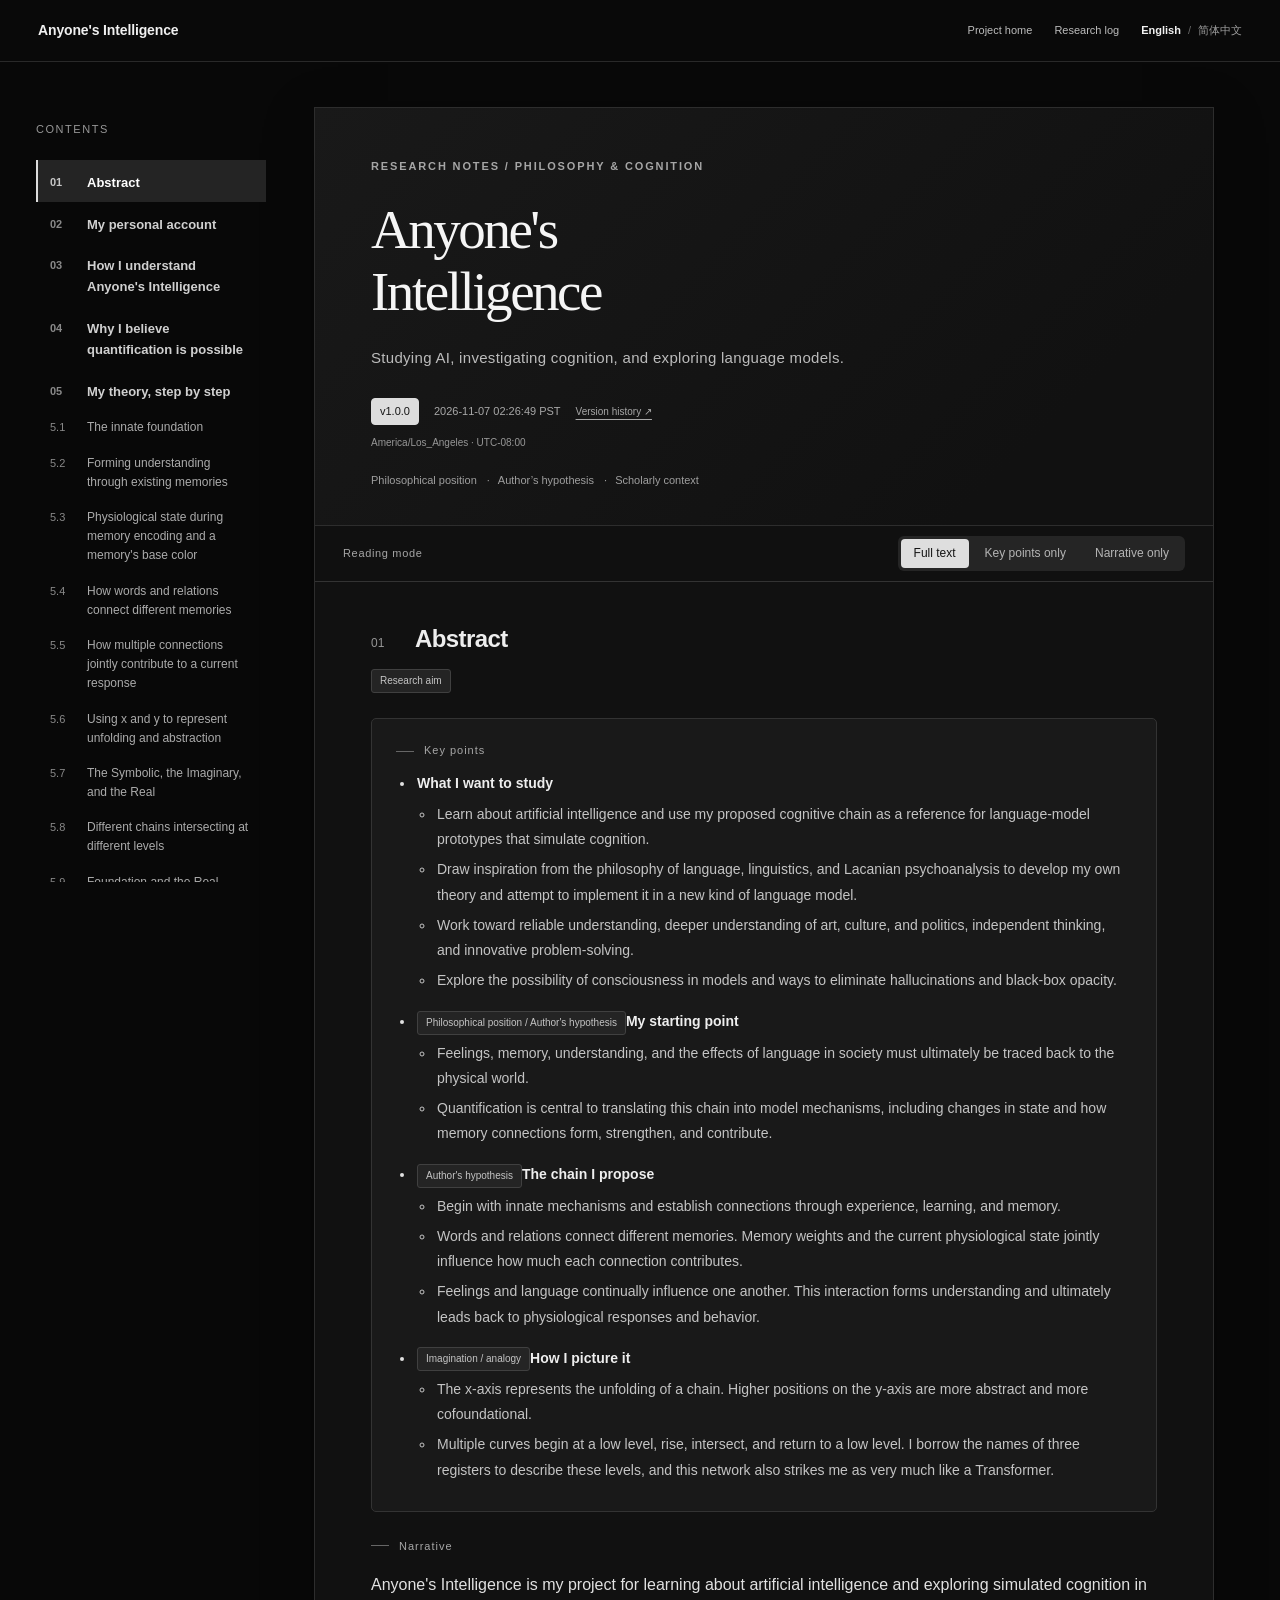
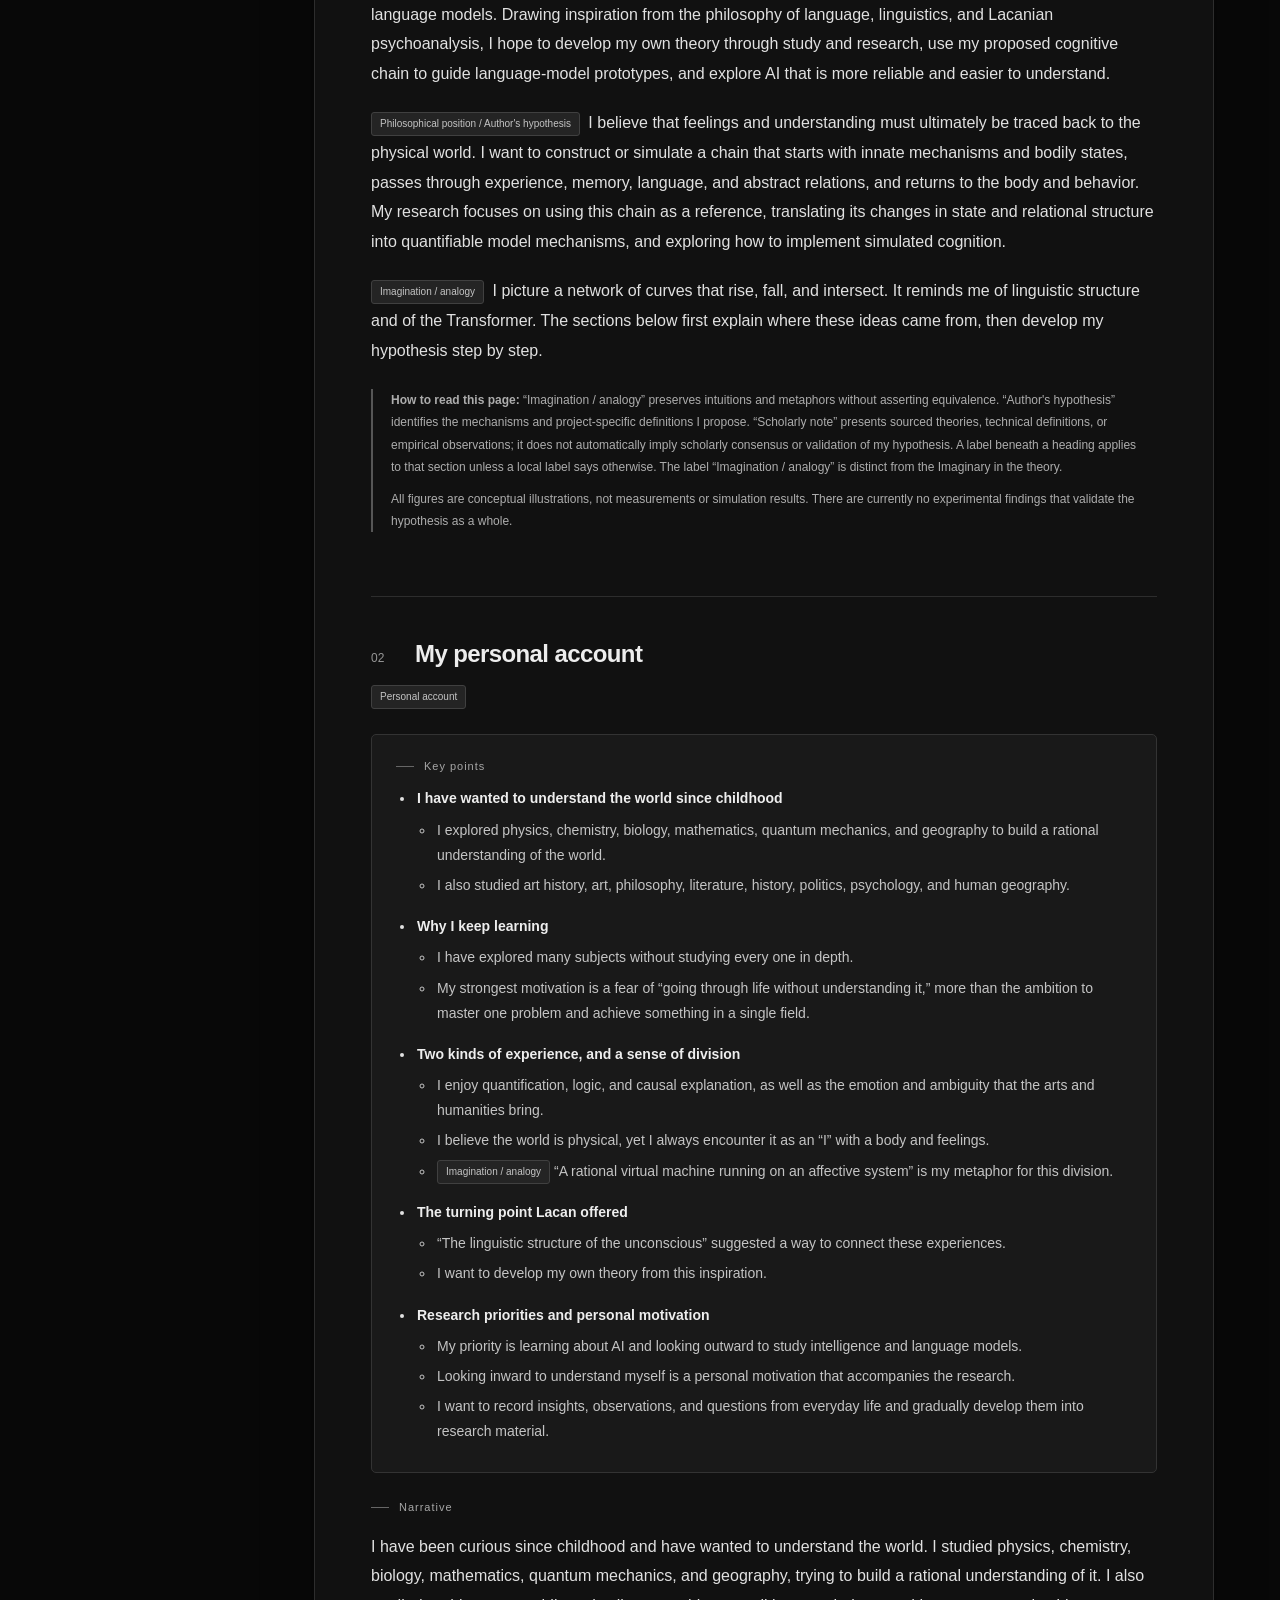
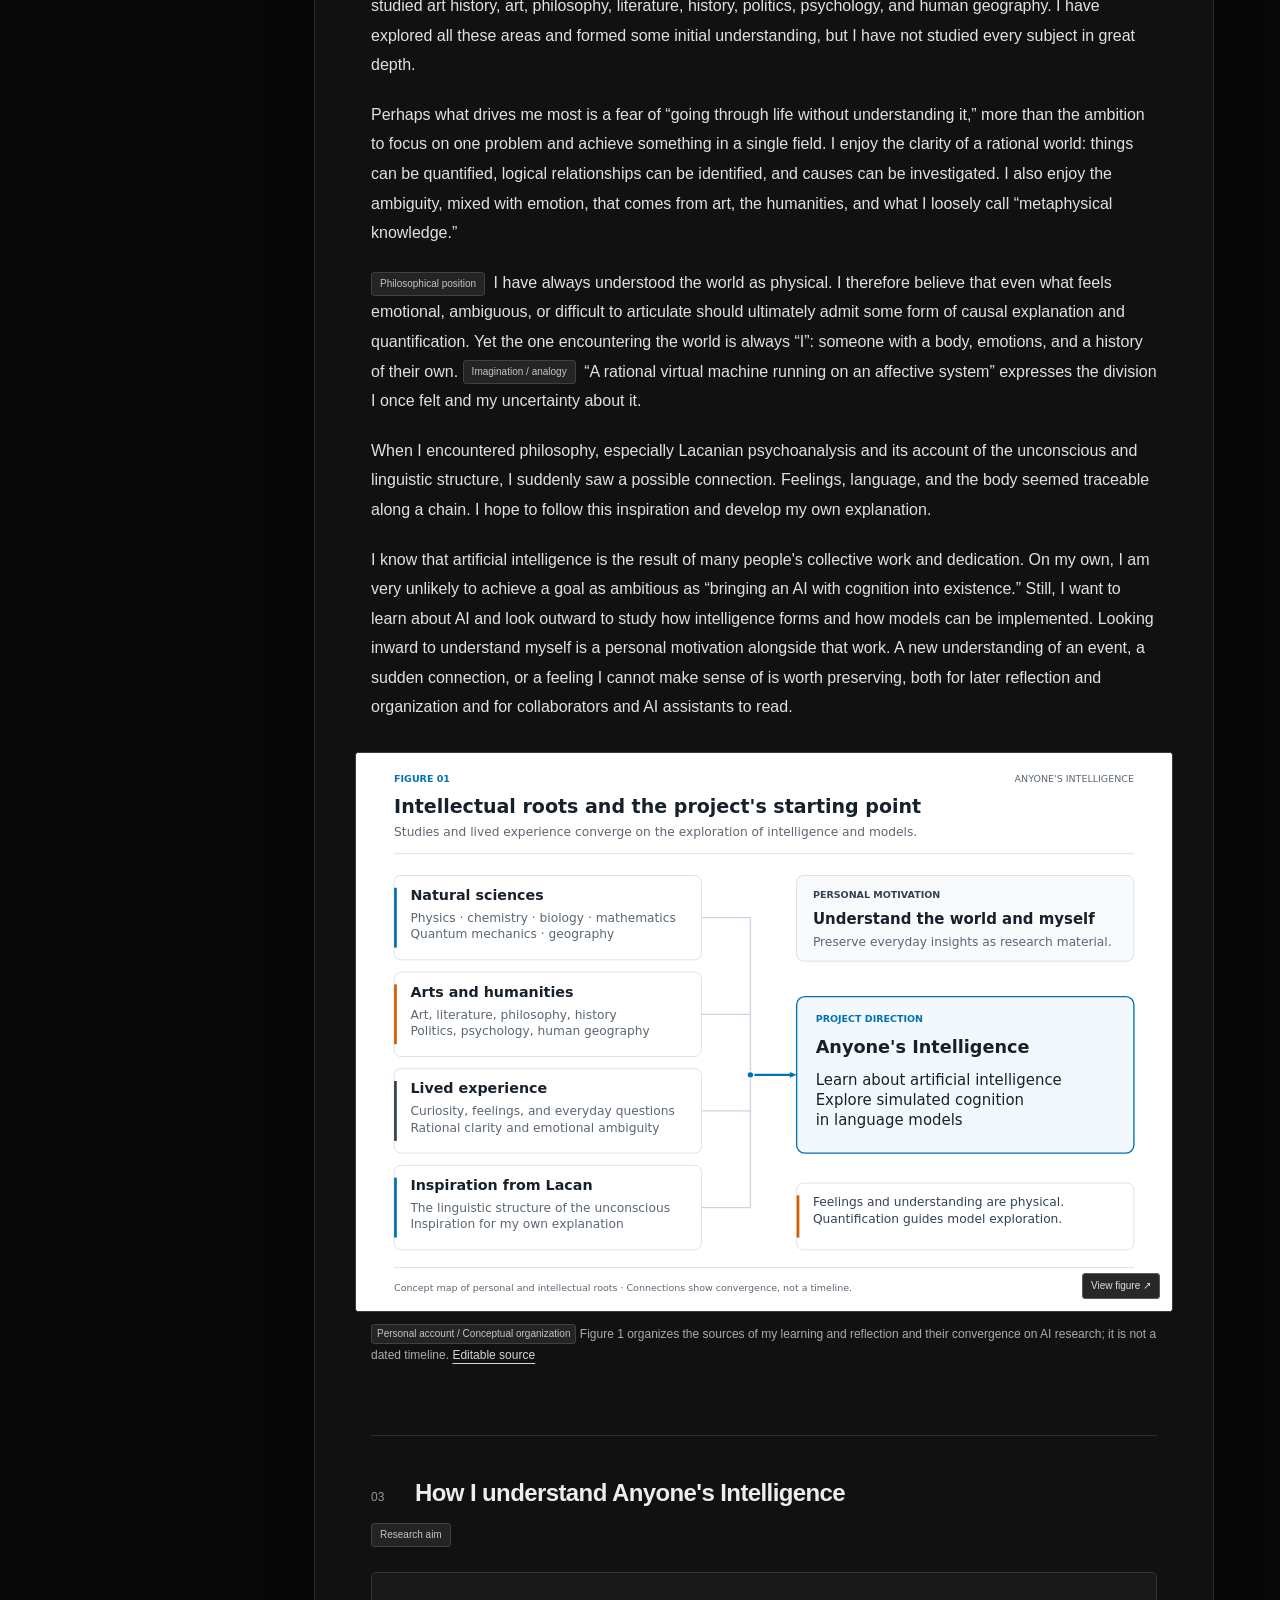
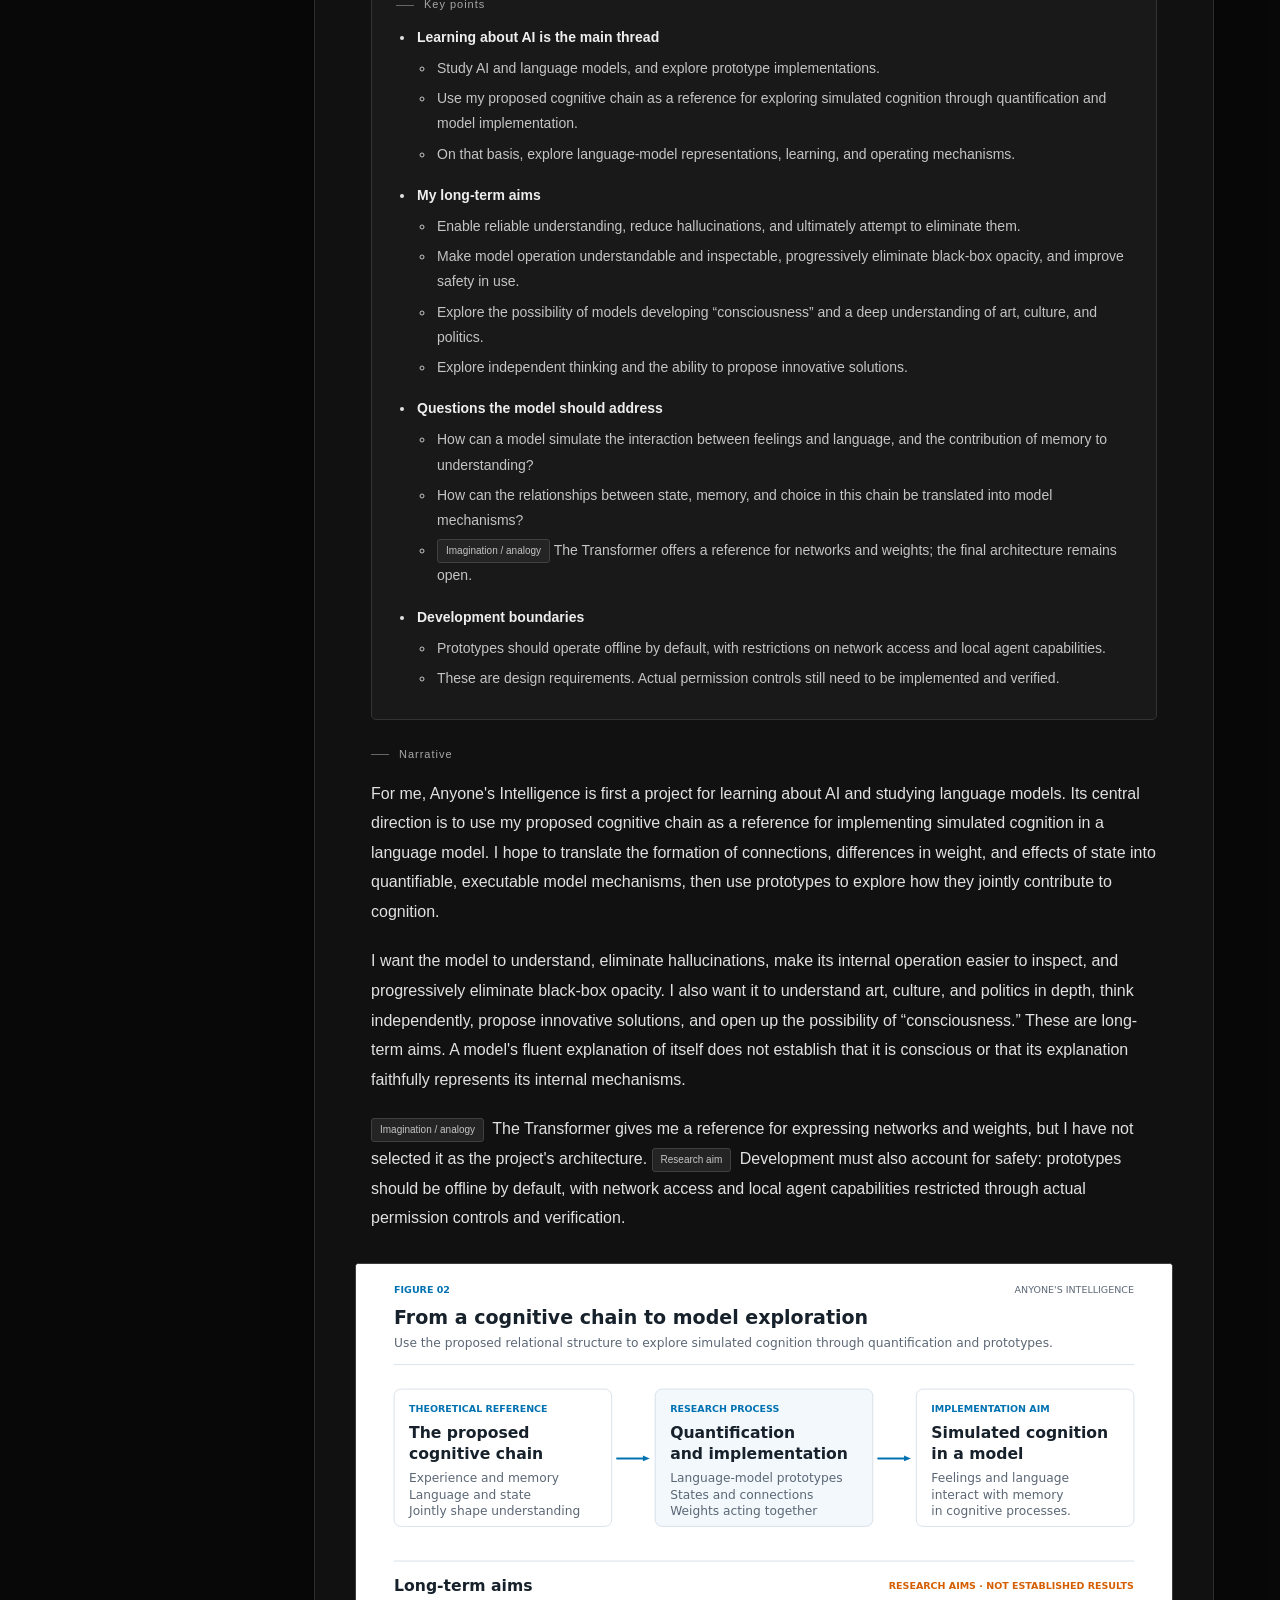
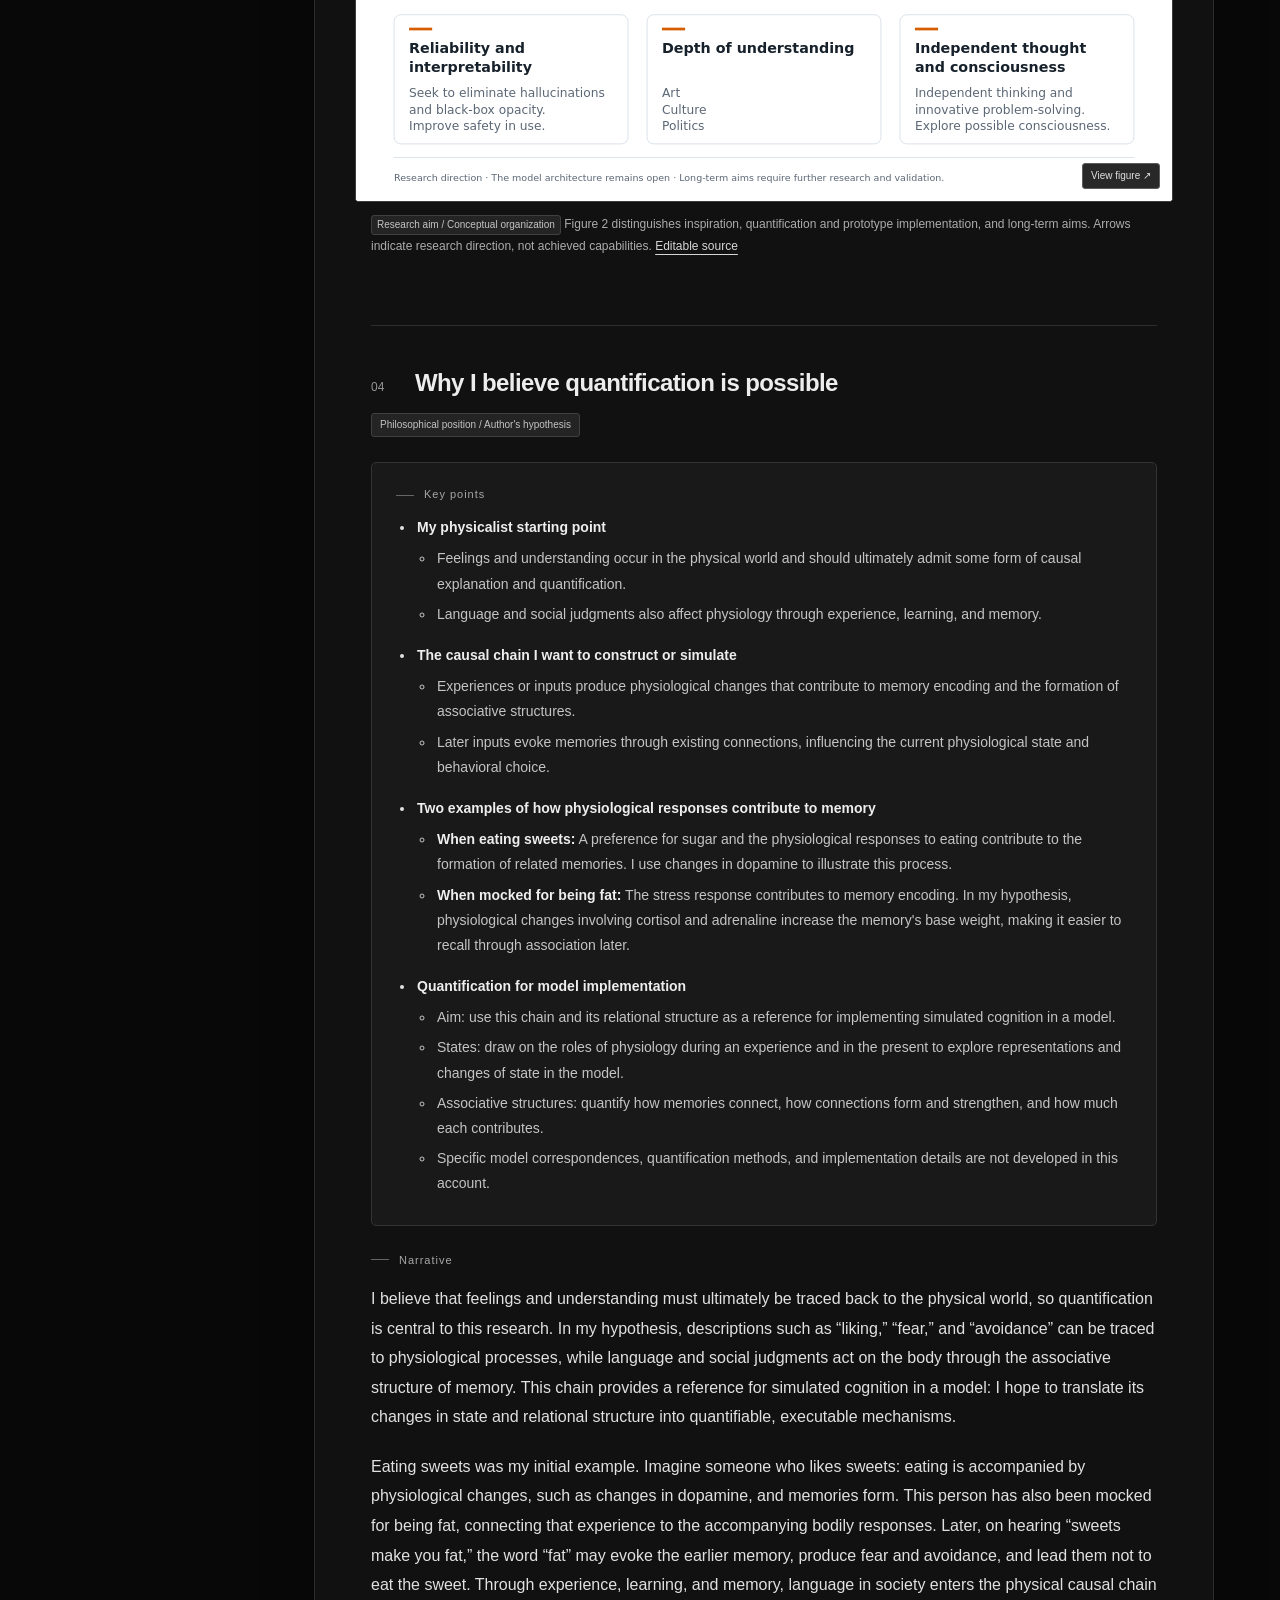
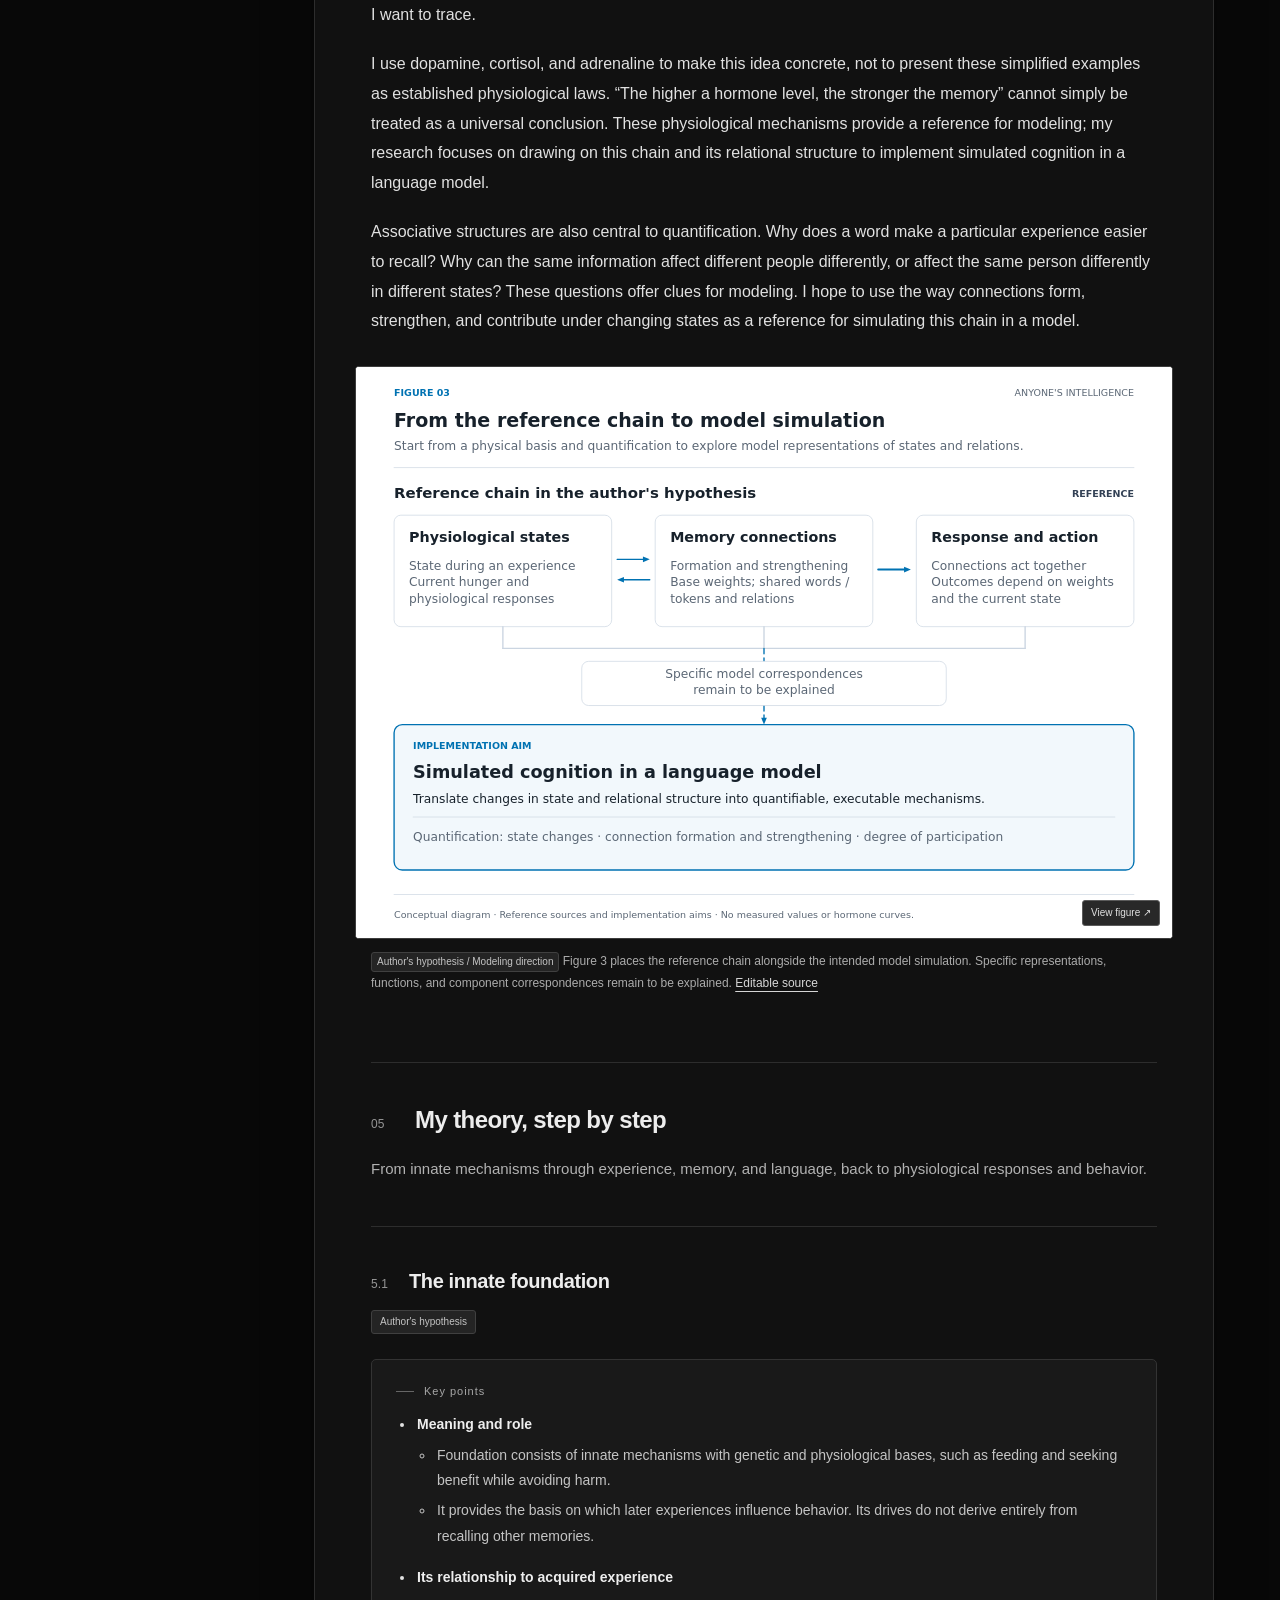
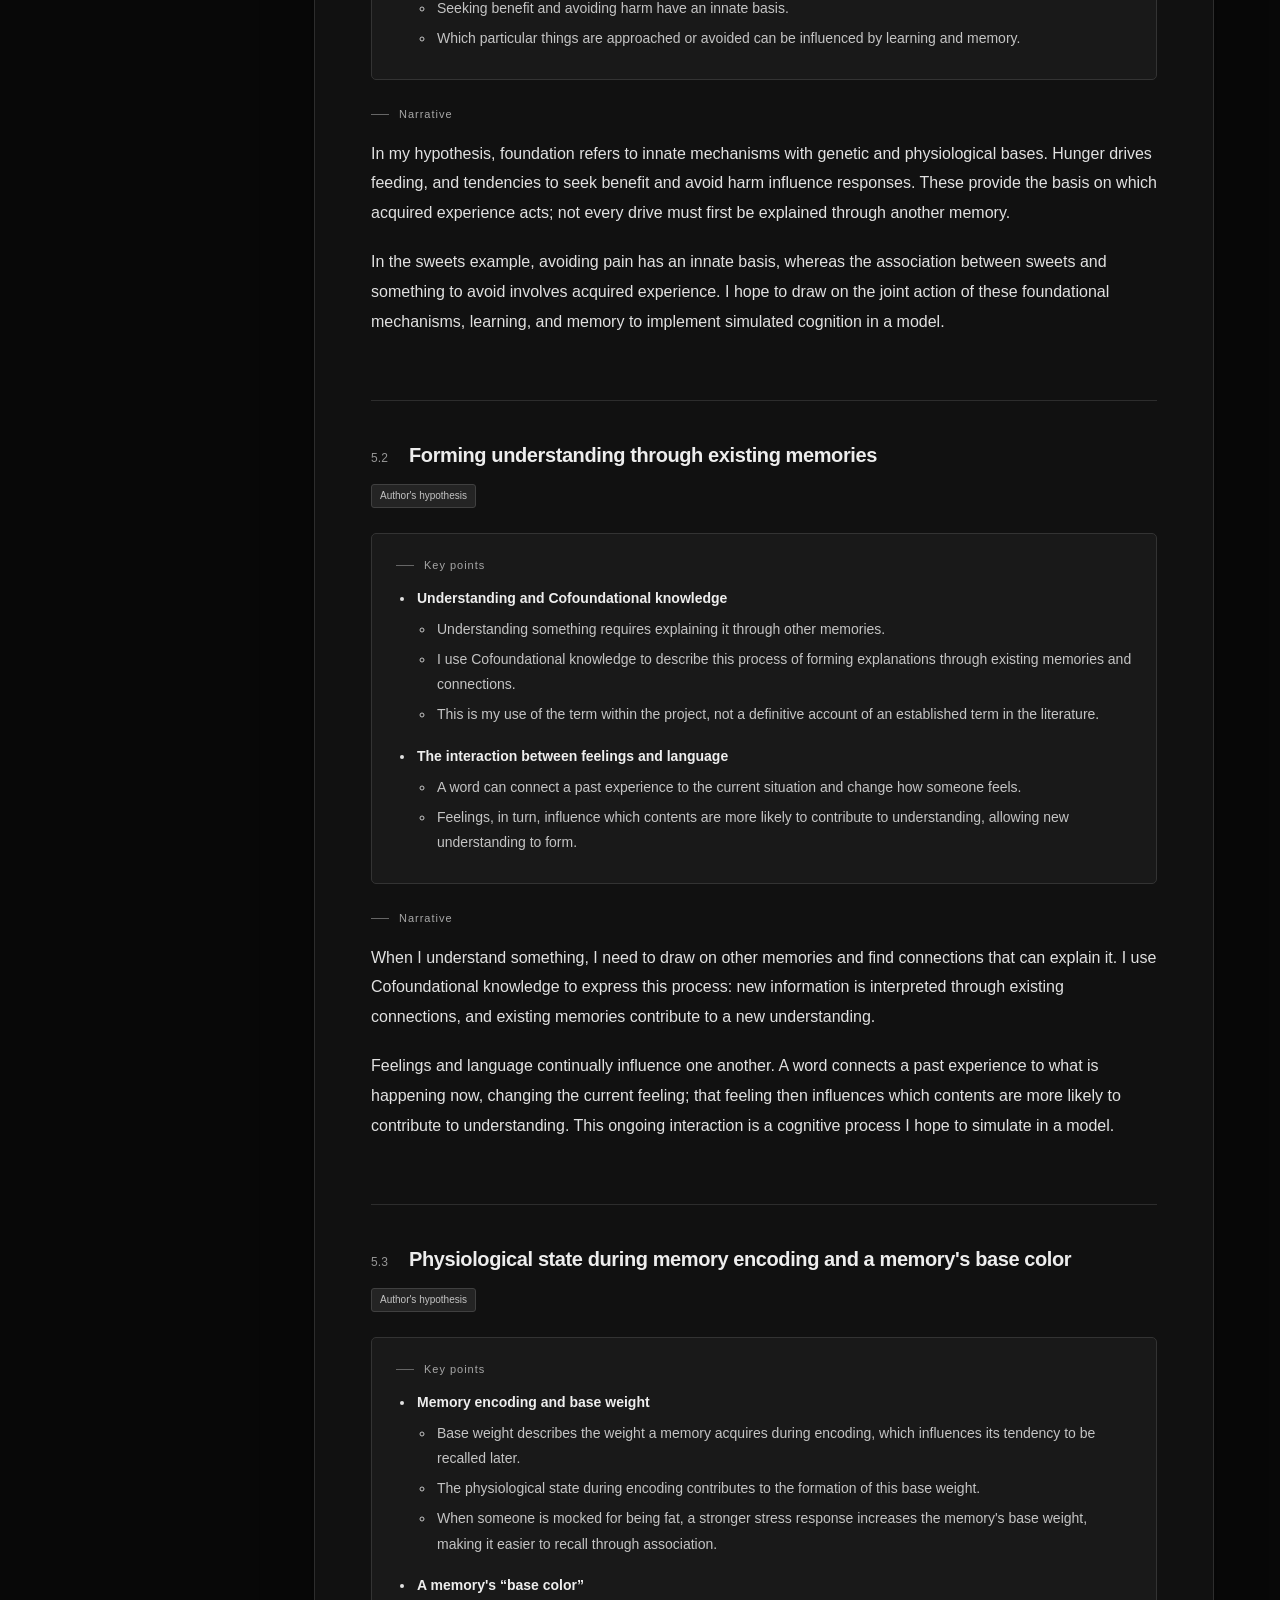
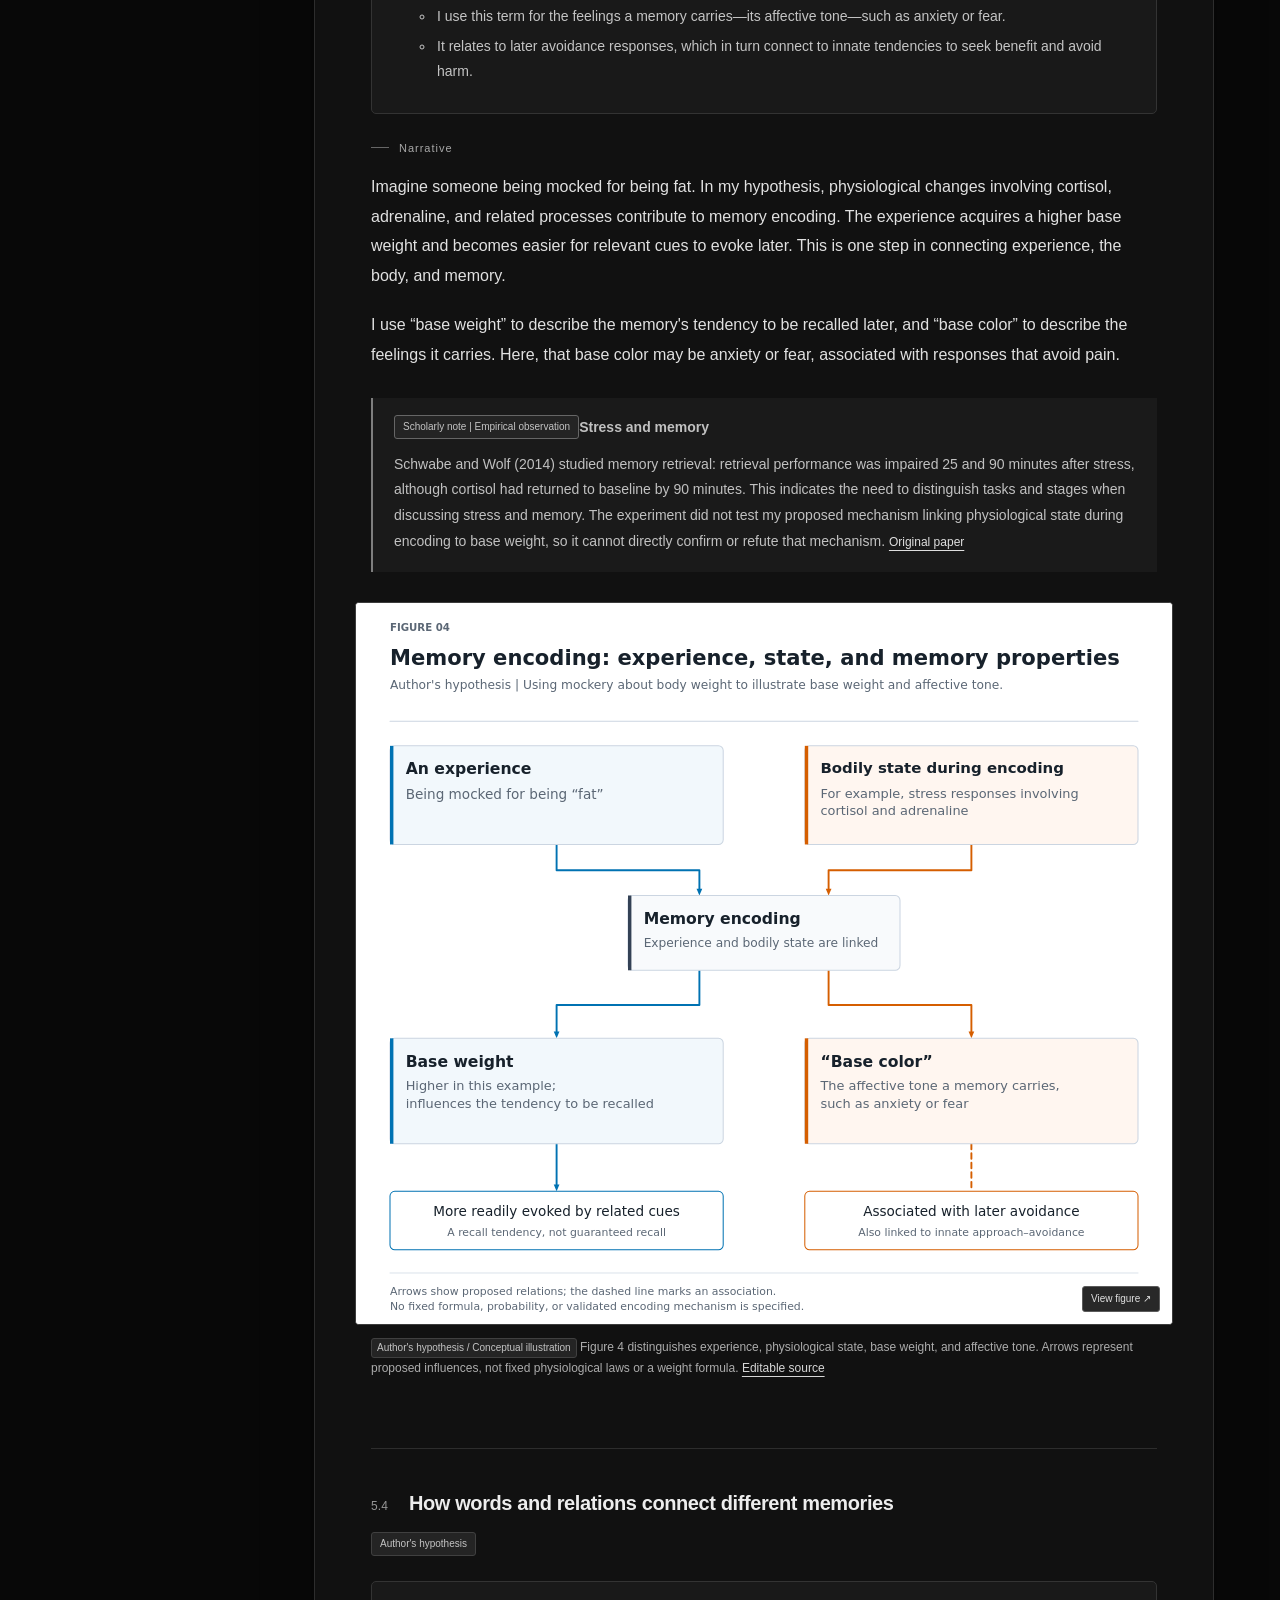
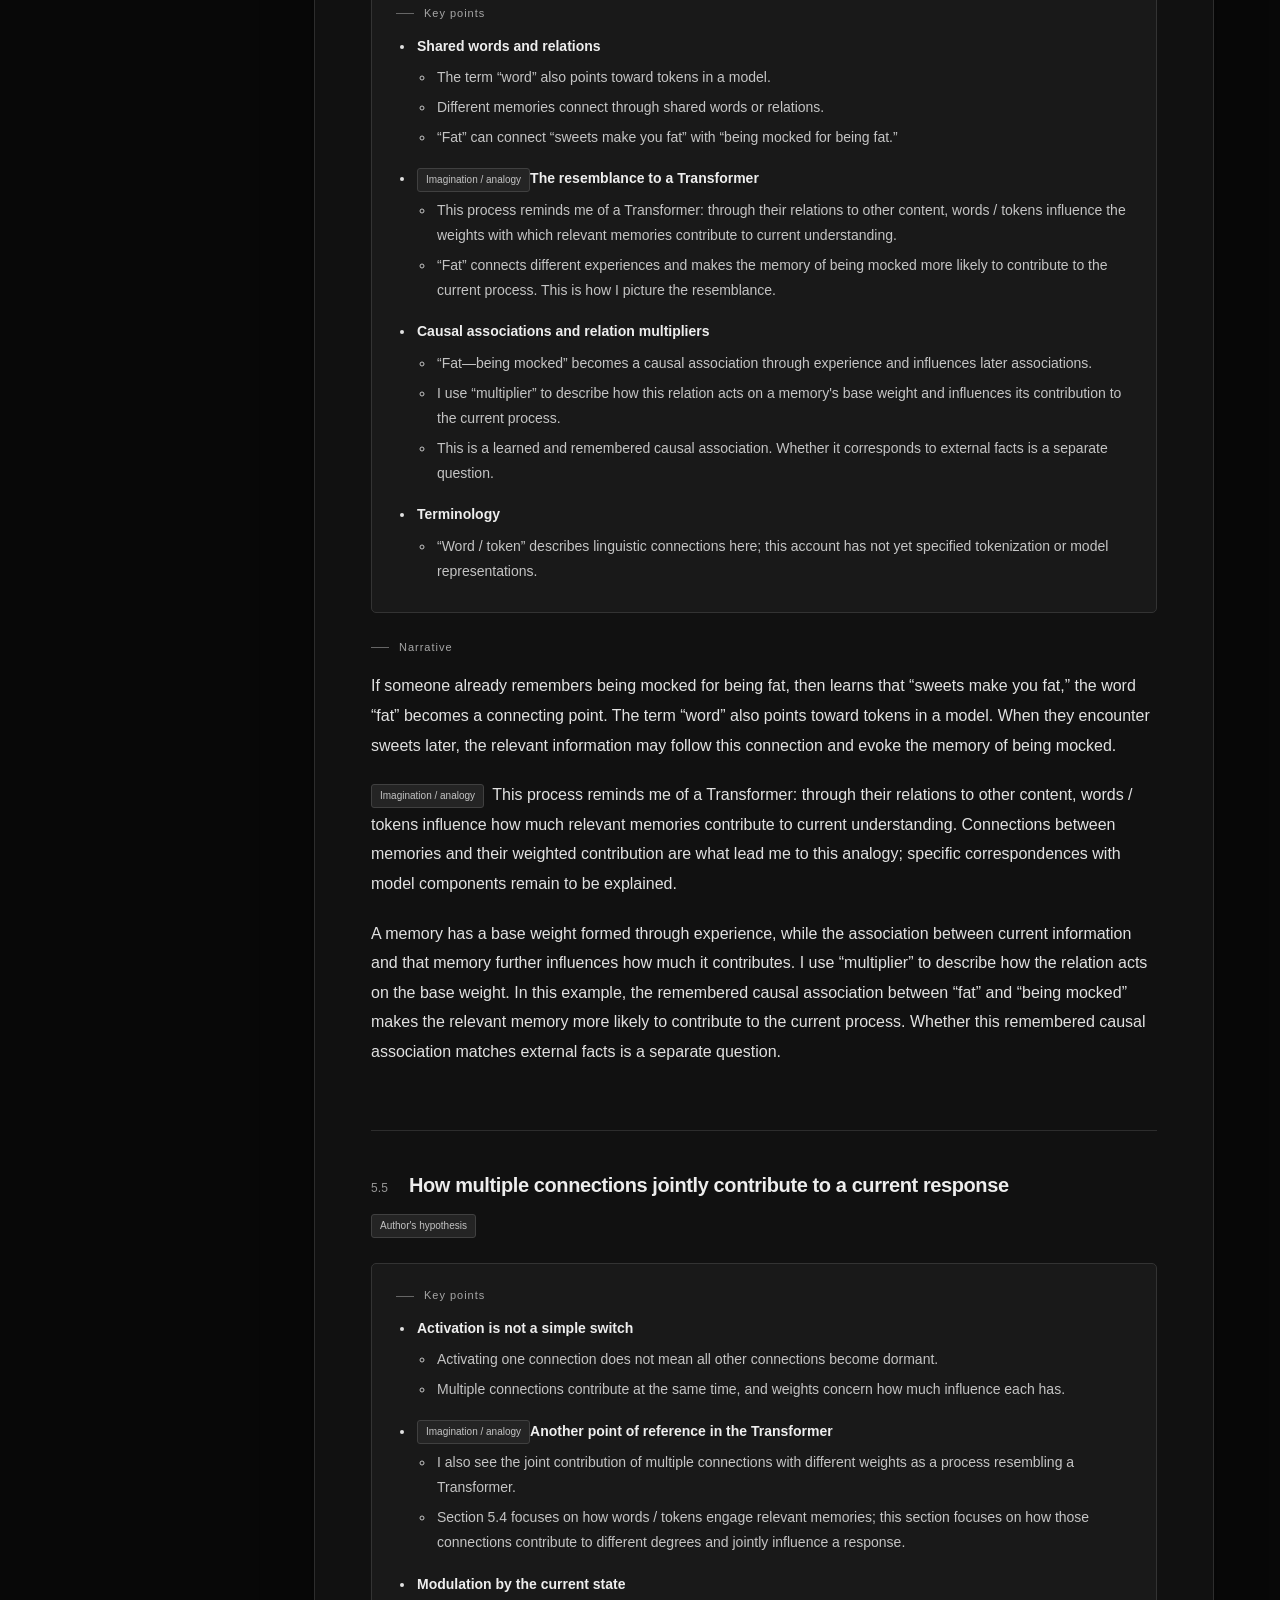
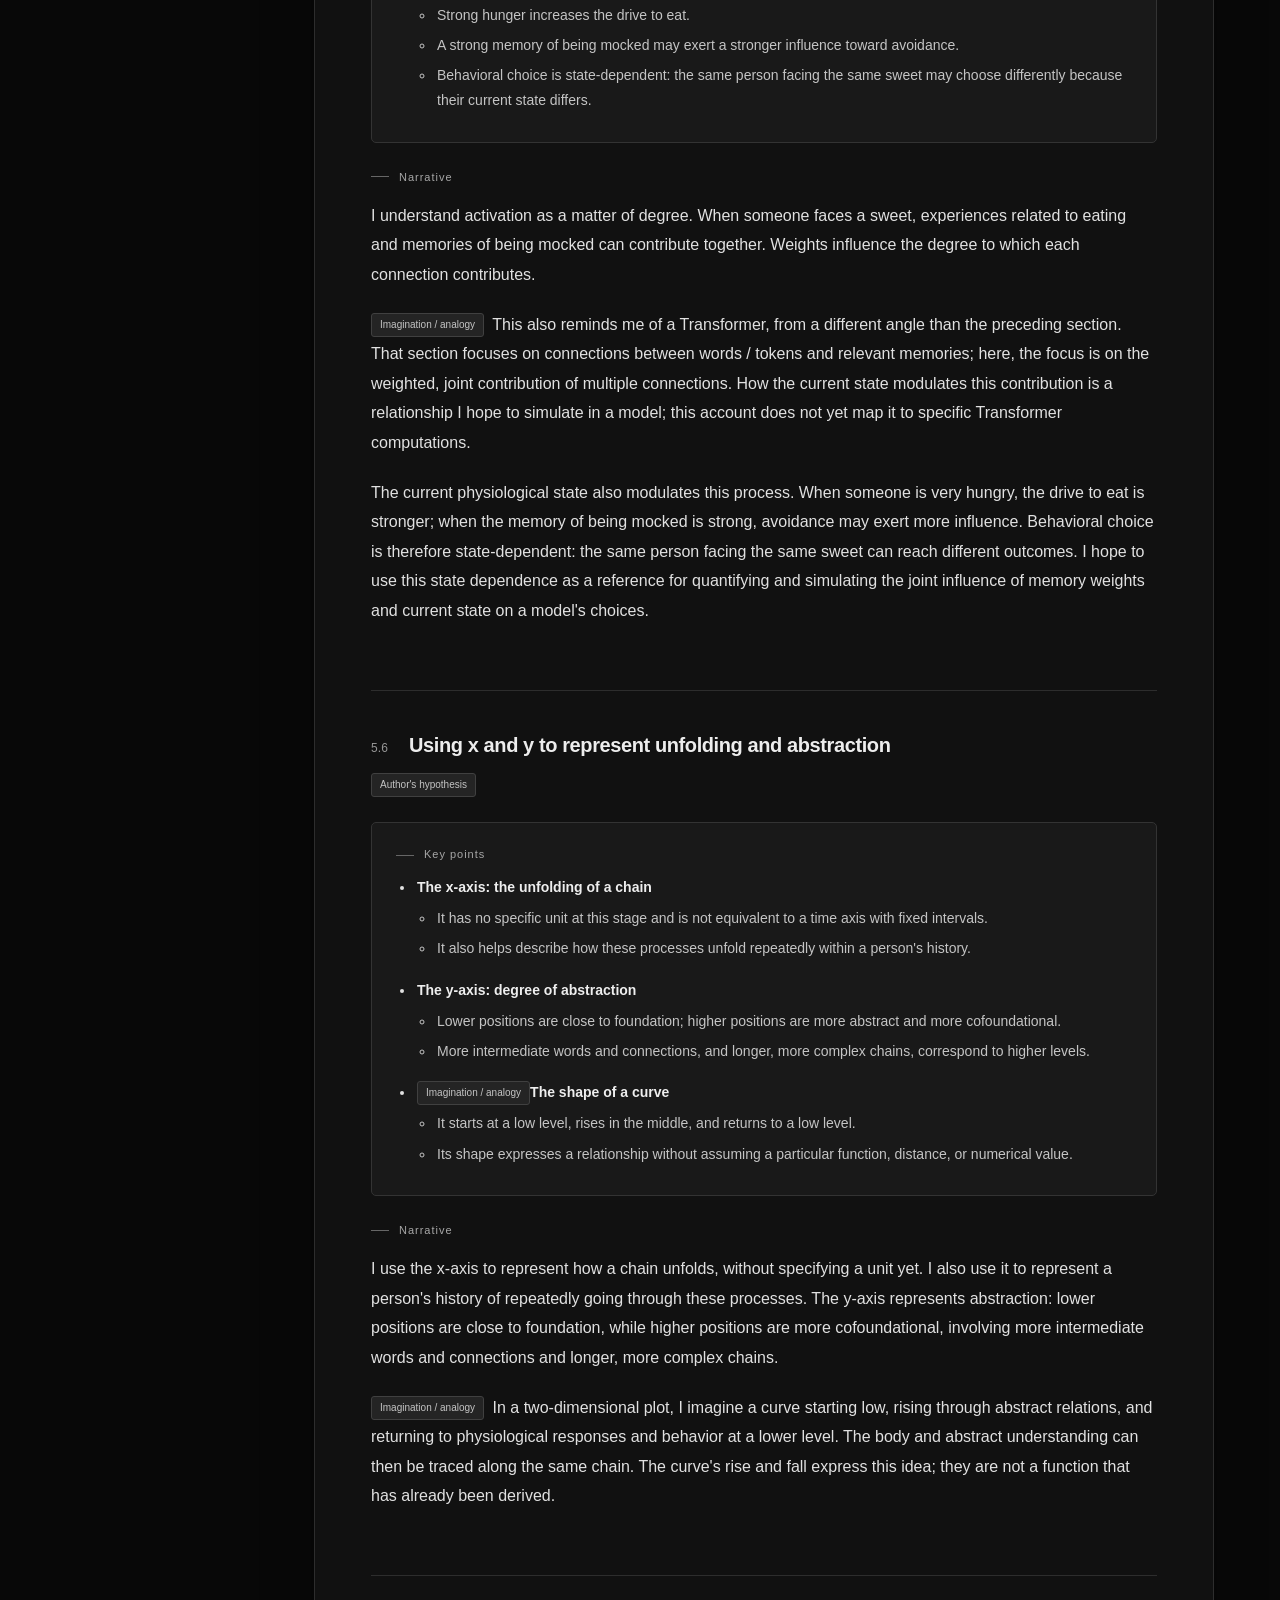
==== research/index.html @ c53b9fef "Publish bilingual research foundations v1.0.0 and preserve project journal" ====
<!doctype html><html lang="en" class="html-en"><head><meta charset="utf-8"><meta name="viewport" content="width=device-width,initial-scale=1"><title>Anyone's Intelligence · Research foundations & cognitive model hypothesis · 1.0.0</title><link rel="stylesheet" href="./research.css?v=1.0.0"><meta name="theme-color" content="#080808"><meta name="description" content="Studying AI, investigating cognition, and exploring language models."><link rel="canonical" href="https://lexzeon.github.io/anyones-intelligence/research/"><link rel="icon" href="../favicon.svg" type="image/svg+xml"></head><body data-mode="all" id="top">
<header class="topbar"><a class="brand" href="#top">Anyone's Intelligence</a><div class="top-actions"><a class="back-home" href="../">Project home</a><a class="journal-link" href="../#research-log">Research log</a><nav class="language-switch" aria-label="Language"><a class="language-link" href="index.html" aria-current="page">English</a><span class="divider">/</span><a class="language-link" href="zh.html">简体中文</a></nav><button class="menu-button" type="button">Contents ☰</button></div></header><div class="progress"></div>
<div class="layout"><aside class="sidebar"><p class="sidebar-label">CONTENTS</p><nav class="toc" aria-label="Chapter navigation"><a href="#section-1" class="main"><span>01</span><span>Abstract</span></a><a href="#section-2" class="main"><span>02</span><span>My personal account</span></a><a href="#section-3" class="main"><span>03</span><span>How I understand Anyone&#x27;s Intelligence</span></a><a href="#section-4" class="main"><span>04</span><span>Why I believe quantification is possible</span></a><a href="#section-5" class="main"><span>05</span><span>My theory, step by step</span></a><a href="#section-6" class="sub"><span>5.1</span><span>The innate foundation</span></a><a href="#section-7" class="sub"><span>5.2</span><span>Forming understanding through existing memories</span></a><a href="#section-8" class="sub"><span>5.3</span><span>Physiological state during memory encoding and a memory&#x27;s base color</span></a><a href="#section-9" class="sub"><span>5.4</span><span>How words and relations connect different memories</span></a><a href="#section-10" class="sub"><span>5.5</span><span>How multiple connections jointly contribute to a current response</span></a><a href="#section-11" class="sub"><span>5.6</span><span>Using x and y to represent unfolding and abstraction</span></a><a href="#section-12" class="sub"><span>5.7</span><span>The Symbolic, the Imaginary, and the Real</span></a><a href="#section-13" class="sub"><span>5.8</span><span>Different chains intersecting at different levels</span></a><a href="#section-14" class="sub"><span>5.9</span><span>Foundation and the Real shaped by experience</span></a><a href="#section-15" class="sub"><span>5.10</span><span>My analogies and imagined structures</span></a><a href="#section-16" class="sub"><span>5.11</span><span>Putting the sweets example together</span></a><a href="#section-17" class="sub"><span>5.12</span><span>Questions raised in discussion that need further explanation</span></a></nav><div class="sidebar-foot">A study of artificial intelligence,<br>language, and cognition.</div></aside>
<main class="document"><header class="hero"><p class="eyebrow">RESEARCH NOTES / PHILOSOPHY & COGNITION</p><h1>Anyone's<br>Intelligence</h1><p class="subtitle">Studying AI, investigating cognition, and exploring language models.</p><div class="edition-line"><span class="version-chip">v1.0.0</span><time datetime="2026-11-07T02:26:49-08:00">2026-11-07 02:26:49 PST</time><a href="changelog.html">Version history ↗</a></div><p class="timezone">America/Los_Angeles · UTC-08:00</p><div class="hero-foot"><span>Philosophical position</span><span>Author’s hypothesis</span><span>Scholarly context</span></div></header>
<div class="reading-toolbar"><span class="toolbar-label">Reading mode</span><div class="mode-switch" role="group" aria-label="Reading mode"><button data-set-mode="all" aria-pressed="true">Full text</button><button data-set-mode="points" aria-pressed="false">Key points only</button><button data-set-mode="prose" aria-pressed="false">Narrative only</button></div></div><article class="reading-body"><section class="content-section chapter" id="section-1"><header class="section-heading"><span class="section-number">01</span><h2>Abstract</h2></header><div class="section-meta"><p><strong><span class="tag neutral">Research aim</span></strong></p>
</div><div class="reading-part points"><div class="part-label">Key points</div><ul>
<li><strong>What I want to study</strong>
<ul>
<li>Learn about artificial intelligence and use my proposed cognitive chain as a reference for language-model prototypes that simulate cognition.</li>
<li>Draw inspiration from the philosophy of language, linguistics, and Lacanian psychoanalysis to develop my own theory and attempt to implement it in a new kind of language model.</li>
<li>Work toward reliable understanding, deeper understanding of art, culture, and politics, independent thinking, and innovative problem-solving.</li>
<li>Explore the possibility of consciousness in models and ways to eliminate hallucinations and black-box opacity.</li>
</ul>
</li>
<li><strong><span class="tag hypothesis">Philosophical position / Author&#x27;s hypothesis</span>My starting point</strong>
<ul>
<li>Feelings, memory, understanding, and the effects of language in society must ultimately be traced back to the physical world.</li>
<li>Quantification is central to translating this chain into model mechanisms, including changes in state and how memory connections form, strengthen, and contribute.</li>
</ul>
</li>
<li><strong><span class="tag hypothesis">Author&#x27;s hypothesis</span>The chain I propose</strong>
<ul>
<li>Begin with innate mechanisms and establish connections through experience, learning, and memory.</li>
<li>Words and relations connect different memories. Memory weights and the current physiological state jointly influence how much each connection contributes.</li>
<li>Feelings and language continually influence one another. This interaction forms understanding and ultimately leads back to physiological responses and behavior.</li>
</ul>
</li>
<li><strong><span class="tag imagine">Imagination / analogy</span>How I picture it</strong>
<ul>
<li>The x-axis represents the unfolding of a chain. Higher positions on the y-axis are more abstract and more cofoundational.</li>
<li>Multiple curves begin at a low level, rise, intersect, and return to a low level. I borrow the names of three registers to describe these levels, and this network also strikes me as very much like a Transformer.</li>
</ul>
</li>
</ul>
</div><div class="reading-part prose"><div class="part-label">Narrative</div><p>Anyone's Intelligence is my project for learning about artificial intelligence and exploring simulated cognition in language models. Drawing inspiration from the philosophy of language, linguistics, and Lacanian psychoanalysis, I hope to develop my own theory through study and research, use my proposed cognitive chain to guide language-model prototypes, and explore AI that is more reliable and easier to understand.</p>
<p><strong><span class="tag hypothesis">Philosophical position / Author&#x27;s hypothesis</span></strong> I believe that feelings and understanding must ultimately be traced back to the physical world. I want to construct or simulate a chain that starts with innate mechanisms and bodily states, passes through experience, memory, language, and abstract relations, and returns to the body and behavior. My research focuses on using this chain as a reference, translating its changes in state and relational structure into quantifiable model mechanisms, and exploring how to implement simulated cognition.</p>
<p><strong><span class="tag imagine">Imagination / analogy</span></strong> I picture a network of curves that rise, fall, and intersect. It reminds me of linguistic structure and of the Transformer. The sections below first explain where these ideas came from, then develop my hypothesis step by step.</p>
</div><aside class="reading-note"><blockquote>
<p><strong>How to read this page:</strong> “Imagination / analogy” preserves intuitions and metaphors without asserting equivalence. “Author's hypothesis” identifies the mechanisms and project-specific definitions I propose. “Scholarly note” presents sourced theories, technical definitions, or empirical observations; it does not automatically imply scholarly consensus or validation of my hypothesis. A label beneath a heading applies to that section unless a local label says otherwise. The label “Imagination / analogy” is distinct from the Imaginary in the theory.</p>
<p>All figures are conceptual illustrations, not measurements or simulation results. There are currently no experimental findings that validate the hypothesis as a whole.</p>
</blockquote>
</aside></section><section class="content-section chapter" id="section-2"><header class="section-heading"><span class="section-number">02</span><h2>My personal account</h2></header><div class="section-meta"><p><strong><span class="tag neutral">Personal account</span></strong></p>
</div><div class="reading-part points"><div class="part-label">Key points</div><ul>
<li><strong>I have wanted to understand the world since childhood</strong>
<ul>
<li>I explored physics, chemistry, biology, mathematics, quantum mechanics, and geography to build a rational understanding of the world.</li>
<li>I also studied art history, art, philosophy, literature, history, politics, psychology, and human geography.</li>
</ul>
</li>
<li><strong>Why I keep learning</strong>
<ul>
<li>I have explored many subjects without studying every one in depth.</li>
<li>My strongest motivation is a fear of “going through life without understanding it,” more than the ambition to master one problem and achieve something in a single field.</li>
</ul>
</li>
<li><strong>Two kinds of experience, and a sense of division</strong>
<ul>
<li>I enjoy quantification, logic, and causal explanation, as well as the emotion and ambiguity that the arts and humanities bring.</li>
<li>I believe the world is physical, yet I always encounter it as an “I” with a body and feelings.</li>
<li><strong><span class="tag imagine">Imagination / analogy</span></strong> “A rational virtual machine running on an affective system” is my metaphor for this division.</li>
</ul>
</li>
<li><strong>The turning point Lacan offered</strong>
<ul>
<li>“The linguistic structure of the unconscious” suggested a way to connect these experiences.</li>
<li>I want to develop my own theory from this inspiration.</li>
</ul>
</li>
<li><strong>Research priorities and personal motivation</strong>
<ul>
<li>My priority is learning about AI and looking outward to study intelligence and language models.</li>
<li>Looking inward to understand myself is a personal motivation that accompanies the research.</li>
<li>I want to record insights, observations, and questions from everyday life and gradually develop them into research material.</li>
</ul>
</li>
</ul>
</div><div class="reading-part prose"><div class="part-label">Narrative</div><p>I have been curious since childhood and have wanted to understand the world. I studied physics, chemistry, biology, mathematics, quantum mechanics, and geography, trying to build a rational understanding of it. I also studied art history, art, philosophy, literature, history, politics, psychology, and human geography. I have explored all these areas and formed some initial understanding, but I have not studied every subject in great depth.</p>
<p>Perhaps what drives me most is a fear of “going through life without understanding it,” more than the ambition to focus on one problem and achieve something in a single field. I enjoy the clarity of a rational world: things can be quantified, logical relationships can be identified, and causes can be investigated. I also enjoy the ambiguity, mixed with emotion, that comes from art, the humanities, and what I loosely call “metaphysical knowledge.”</p>
<p><strong><span class="tag hypothesis">Philosophical position</span></strong> I have always understood the world as physical. I therefore believe that even what feels emotional, ambiguous, or difficult to articulate should ultimately admit some form of causal explanation and quantification. Yet the one encountering the world is always “I”: someone with a body, emotions, and a history of their own. <strong><span class="tag imagine">Imagination / analogy</span></strong> “A rational virtual machine running on an affective system” expresses the division I once felt and my uncertainty about it.</p>
<p>When I encountered philosophy, especially Lacanian psychoanalysis and its account of the unconscious and linguistic structure, I suddenly saw a possible connection. Feelings, language, and the body seemed traceable along a chain. I hope to follow this inspiration and develop my own explanation.</p>
<p>I know that artificial intelligence is the result of many people's collective work and dedication. On my own, I am very unlikely to achieve a goal as ambitious as “bringing an AI with cognition into existence.” Still, I want to learn about AI and look outward to study how intelligence forms and how models can be implemented. Looking inward to understand myself is a personal motivation alongside that work. A new understanding of an event, a sudden connection, or a feeling I cannot make sense of is worth preserving, both for later reflection and organization and for collaborators and AI assistants to read.</p>
</div><figure><button class="figure-button" type="button" aria-label="Enlarge Figure 1. Sources of understanding and the direction of AI research"><img src="[data-uri]" alt="Figure 1. Sources of understanding and the direction of AI research"><span class="zoom-hint">View figure ↗</span></button><figcaption><p><strong><span class="tag neutral">Personal account / Conceptual organization</span></strong> Figure 1 organizes the sources of my learning and reflection and their convergence on AI research; it is not a dated timeline. <a href="../assets/figures/en/01_intellectual_roots.drawio">Editable source</a></p>
</figcaption></figure></section><section class="content-section chapter" id="section-3"><header class="section-heading"><span class="section-number">03</span><h2>How I understand Anyone&#x27;s Intelligence</h2></header><div class="section-meta"><p><strong><span class="tag neutral">Research aim</span></strong></p>
</div><div class="reading-part points"><div class="part-label">Key points</div><ul>
<li><strong>Learning about AI is the main thread</strong>
<ul>
<li>Study AI and language models, and explore prototype implementations.</li>
<li>Use my proposed cognitive chain as a reference for exploring simulated cognition through quantification and model implementation.</li>
<li>On that basis, explore language-model representations, learning, and operating mechanisms.</li>
</ul>
</li>
<li><strong>My long-term aims</strong>
<ul>
<li>Enable reliable understanding, reduce hallucinations, and ultimately attempt to eliminate them.</li>
<li>Make model operation understandable and inspectable, progressively eliminate black-box opacity, and improve safety in use.</li>
<li>Explore the possibility of models developing “consciousness” and a deep understanding of art, culture, and politics.</li>
<li>Explore independent thinking and the ability to propose innovative solutions.</li>
</ul>
</li>
<li><strong>Questions the model should address</strong>
<ul>
<li>How can a model simulate the interaction between feelings and language, and the contribution of memory to understanding?</li>
<li>How can the relationships between state, memory, and choice in this chain be translated into model mechanisms?</li>
<li><strong><span class="tag imagine">Imagination / analogy</span></strong> The Transformer offers a reference for networks and weights; the final architecture remains open.</li>
</ul>
</li>
<li><strong>Development boundaries</strong>
<ul>
<li>Prototypes should operate offline by default, with restrictions on network access and local agent capabilities.</li>
<li>These are design requirements. Actual permission controls still need to be implemented and verified.</li>
</ul>
</li>
</ul>
</div><div class="reading-part prose"><div class="part-label">Narrative</div><p>For me, Anyone's Intelligence is first a project for learning about AI and studying language models. Its central direction is to use my proposed cognitive chain as a reference for implementing simulated cognition in a language model. I hope to translate the formation of connections, differences in weight, and effects of state into quantifiable, executable model mechanisms, then use prototypes to explore how they jointly contribute to cognition.</p>
<p>I want the model to understand, eliminate hallucinations, make its internal operation easier to inspect, and progressively eliminate black-box opacity. I also want it to understand art, culture, and politics in depth, think independently, propose innovative solutions, and open up the possibility of “consciousness.” These are long-term aims. A model's fluent explanation of itself does not establish that it is conscious or that its explanation faithfully represents its internal mechanisms.</p>
<p><strong><span class="tag imagine">Imagination / analogy</span></strong> The Transformer gives me a reference for expressing networks and weights, but I have not selected it as the project's architecture. <strong><span class="tag neutral">Research aim</span></strong> Development must also account for safety: prototypes should be offline by default, with network access and local agent capabilities restricted through actual permission controls and verification.</p>
</div><figure><button class="figure-button" type="button" aria-label="Enlarge Figure 2. Research direction from a cognitive chain to model simulation"><img src="[data-uri]" alt="Figure 2. Research direction from a cognitive chain to model simulation"><span class="zoom-hint">View figure ↗</span></button><figcaption><p><strong><span class="tag neutral">Research aim / Conceptual organization</span></strong> Figure 2 distinguishes inspiration, quantification and prototype implementation, and long-term aims. Arrows indicate research direction, not achieved capabilities. <a href="../assets/figures/en/02_research_direction.drawio">Editable source</a></p>
</figcaption></figure></section><section class="content-section chapter" id="section-4"><header class="section-heading"><span class="section-number">04</span><h2>Why I believe quantification is possible</h2></header><div class="section-meta"><p><strong><span class="tag hypothesis">Philosophical position / Author&#x27;s hypothesis</span></strong></p>
</div><div class="reading-part points"><div class="part-label">Key points</div><ul>
<li><strong>My physicalist starting point</strong>
<ul>
<li>Feelings and understanding occur in the physical world and should ultimately admit some form of causal explanation and quantification.</li>
<li>Language and social judgments also affect physiology through experience, learning, and memory.</li>
</ul>
</li>
<li><strong>The causal chain I want to construct or simulate</strong>
<ul>
<li>Experiences or inputs produce physiological changes that contribute to memory encoding and the formation of associative structures.</li>
<li>Later inputs evoke memories through existing connections, influencing the current physiological state and behavioral choice.</li>
</ul>
</li>
<li><strong>Two examples of how physiological responses contribute to memory</strong>
<ul>
<li><strong>When eating sweets:</strong> A preference for sugar and the physiological responses to eating contribute to the formation of related memories. I use changes in dopamine to illustrate this process.</li>
<li><strong>When mocked for being fat:</strong> The stress response contributes to memory encoding. In my hypothesis, physiological changes involving cortisol and adrenaline increase the memory's base weight, making it easier to recall through association later.</li>
</ul>
</li>
<li><strong>Quantification for model implementation</strong>
<ul>
<li>Aim: use this chain and its relational structure as a reference for implementing simulated cognition in a model.</li>
<li>States: draw on the roles of physiology during an experience and in the present to explore representations and changes of state in the model.</li>
<li>Associative structures: quantify how memories connect, how connections form and strengthen, and how much each contributes.</li>
<li>Specific model correspondences, quantification methods, and implementation details are not developed in this account.</li>
</ul>
</li>
</ul>
</div><div class="reading-part prose"><div class="part-label">Narrative</div><p>I believe that feelings and understanding must ultimately be traced back to the physical world, so quantification is central to this research. In my hypothesis, descriptions such as “liking,” “fear,” and “avoidance” can be traced to physiological processes, while language and social judgments act on the body through the associative structure of memory. This chain provides a reference for simulated cognition in a model: I hope to translate its changes in state and relational structure into quantifiable, executable mechanisms.</p>
<p>Eating sweets was my initial example. Imagine someone who likes sweets: eating is accompanied by physiological changes, such as changes in dopamine, and memories form. This person has also been mocked for being fat, connecting that experience to the accompanying bodily responses. Later, on hearing “sweets make you fat,” the word “fat” may evoke the earlier memory, produce fear and avoidance, and lead them not to eat the sweet. Through experience, learning, and memory, language in society enters the physical causal chain I want to trace.</p>
<p>I use dopamine, cortisol, and adrenaline to make this idea concrete, not to present these simplified examples as established physiological laws. “The higher a hormone level, the stronger the memory” cannot simply be treated as a universal conclusion. These physiological mechanisms provide a reference for modeling; my research focuses on drawing on this chain and its relational structure to implement simulated cognition in a language model.</p>
<p>Associative structures are also central to quantification. Why does a word make a particular experience easier to recall? Why can the same information affect different people differently, or affect the same person differently in different states? These questions offer clues for modeling. I hope to use the way connections form, strengthen, and contribute under changing states as a reference for simulating this chain in a model.</p>
</div><figure><button class="figure-button" type="button" aria-label="Enlarge Figure 3. Reference chain and model simulation: correspondences to be explained"><img src="[data-uri]" alt="Figure 3. Reference chain and model simulation: correspondences to be explained"><span class="zoom-hint">View figure ↗</span></button><figcaption><p><strong><span class="tag hypothesis">Author&#x27;s hypothesis / Modeling direction</span></strong> Figure 3 places the reference chain alongside the intended model simulation. Specific representations, functions, and component correspondences remain to be explained. <a href="../assets/figures/en/03_chain_to_model.drawio">Editable source</a></p>
</figcaption></figure></section><section class="content-section chapter" id="section-5"><header class="section-heading"><span class="section-number">05</span><h2>My theory, step by step</h2></header><p class="chapter-intro">From innate mechanisms through experience, memory, and language, back to physiological responses and behavior.</p></section><section class="content-section subsection" id="section-6"><header class="section-heading"><span class="section-number">5.1</span><h3>The innate foundation</h3></header><div class="section-meta"><p><strong><span class="tag hypothesis">Author&#x27;s hypothesis</span></strong></p>
</div><div class="reading-part points"><div class="part-label">Key points</div><ul>
<li><strong>Meaning and role</strong>
<ul>
<li>Foundation consists of innate mechanisms with genetic and physiological bases, such as feeding and seeking benefit while avoiding harm.</li>
<li>It provides the basis on which later experiences influence behavior. Its drives do not derive entirely from recalling other memories.</li>
</ul>
</li>
<li><strong>Its relationship to acquired experience</strong>
<ul>
<li>Seeking benefit and avoiding harm have an innate basis.</li>
<li>Which particular things are approached or avoided can be influenced by learning and memory.</li>
</ul>
</li>
</ul>
</div><div class="reading-part prose"><div class="part-label">Narrative</div><p>In my hypothesis, foundation refers to innate mechanisms with genetic and physiological bases. Hunger drives feeding, and tendencies to seek benefit and avoid harm influence responses. These provide the basis on which acquired experience acts; not every drive must first be explained through another memory.</p>
<p>In the sweets example, avoiding pain has an innate basis, whereas the association between sweets and something to avoid involves acquired experience. I hope to draw on the joint action of these foundational mechanisms, learning, and memory to implement simulated cognition in a model.</p>
</div></section><section class="content-section subsection" id="section-7"><header class="section-heading"><span class="section-number">5.2</span><h3>Forming understanding through existing memories</h3></header><div class="section-meta"><p><strong><span class="tag hypothesis">Author&#x27;s hypothesis</span></strong></p>
</div><div class="reading-part points"><div class="part-label">Key points</div><ul>
<li><strong>Understanding and Cofoundational knowledge</strong>
<ul>
<li>Understanding something requires explaining it through other memories.</li>
<li>I use Cofoundational knowledge to describe this process of forming explanations through existing memories and connections.</li>
<li>This is my use of the term within the project, not a definitive account of an established term in the literature.</li>
</ul>
</li>
<li><strong>The interaction between feelings and language</strong>
<ul>
<li>A word can connect a past experience to the current situation and change how someone feels.</li>
<li>Feelings, in turn, influence which contents are more likely to contribute to understanding, allowing new understanding to form.</li>
</ul>
</li>
</ul>
</div><div class="reading-part prose"><div class="part-label">Narrative</div><p>When I understand something, I need to draw on other memories and find connections that can explain it. I use Cofoundational knowledge to express this process: new information is interpreted through existing connections, and existing memories contribute to a new understanding.</p>
<p>Feelings and language continually influence one another. A word connects a past experience to what is happening now, changing the current feeling; that feeling then influences which contents are more likely to contribute to understanding. This ongoing interaction is a cognitive process I hope to simulate in a model.</p>
</div></section><section class="content-section subsection" id="section-8"><header class="section-heading"><span class="section-number">5.3</span><h3>Physiological state during memory encoding and a memory&#x27;s base color</h3></header><div class="section-meta"><p><strong><span class="tag hypothesis">Author&#x27;s hypothesis</span></strong></p>
</div><div class="reading-part points"><div class="part-label">Key points</div><ul>
<li><strong>Memory encoding and base weight</strong>
<ul>
<li>Base weight describes the weight a memory acquires during encoding, which influences its tendency to be recalled later.</li>
<li>The physiological state during encoding contributes to the formation of this base weight.</li>
<li>When someone is mocked for being fat, a stronger stress response increases the memory's base weight, making it easier to recall through association.</li>
</ul>
</li>
<li><strong>A memory's “base color”</strong>
<ul>
<li>I use this term for the feelings a memory carries—its affective tone—such as anxiety or fear.</li>
<li>It relates to later avoidance responses, which in turn connect to innate tendencies to seek benefit and avoid harm.</li>
</ul>
</li>
</ul>
</div><div class="reading-part prose"><div class="part-label">Narrative</div><p>Imagine someone being mocked for being fat. In my hypothesis, physiological changes involving cortisol, adrenaline, and related processes contribute to memory encoding. The experience acquires a higher base weight and becomes easier for relevant cues to evoke later. This is one step in connecting experience, the body, and memory.</p>
<p>I use “base weight” to describe the memory's tendency to be recalled later, and “base color” to describe the feelings it carries. Here, that base color may be anxiety or fear, associated with responses that avoid pain.</p>
</div><aside class="scholarly-note"><blockquote>
<p><strong><span class="tag scholar">Scholarly note | Empirical observation</span>Stress and memory</strong></p>
<p>Schwabe and Wolf (2014) studied memory retrieval: retrieval performance was impaired 25 and 90 minutes after stress, although cortisol had returned to baseline by 90 minutes. This indicates the need to distinguish tasks and stages when discussing stress and memory. The experiment did not test my proposed mechanism linking physiological state during encoding to base weight, so it cannot directly confirm or refute that mechanism. <a href="https://www.psy.uni-hamburg.de/arbeitsbereiche/kognitionspsychologie/publikationen-alt/schwabe2014a-cabn.pdf">Original paper</a></p>
</blockquote>
</aside><figure><button class="figure-button" type="button" aria-label="Enlarge Figure 4. Memory encoding, physiological state, base weight, and affective tone"><img src="[data-uri]" alt="Figure 4. Memory encoding, physiological state, base weight, and affective tone"><span class="zoom-hint">View figure ↗</span></button><figcaption><p><strong><span class="tag hypothesis">Author&#x27;s hypothesis / Conceptual illustration</span></strong> Figure 4 distinguishes experience, physiological state, base weight, and affective tone. Arrows represent proposed influences, not fixed physiological laws or a weight formula. <a href="../assets/figures/en/04_memory_encoding.drawio">Editable source</a></p>
</figcaption></figure></section><section class="content-section subsection" id="section-9"><header class="section-heading"><span class="section-number">5.4</span><h3>How words and relations connect different memories</h3></header><div class="section-meta"><p><strong><span class="tag hypothesis">Author&#x27;s hypothesis</span></strong></p>
</div><div class="reading-part points"><div class="part-label">Key points</div><ul>
<li><strong>Shared words and relations</strong>
<ul>
<li>The term “word” also points toward tokens in a model.</li>
<li>Different memories connect through shared words or relations.</li>
<li>“Fat” can connect “sweets make you fat” with “being mocked for being fat.”</li>
</ul>
</li>
<li><strong><span class="tag imagine">Imagination / analogy</span>The resemblance to a Transformer</strong>
<ul>
<li>This process reminds me of a Transformer: through their relations to other content, words / tokens influence the weights with which relevant memories contribute to current understanding.</li>
<li>“Fat” connects different experiences and makes the memory of being mocked more likely to contribute to the current process. This is how I picture the resemblance.</li>
</ul>
</li>
<li><strong>Causal associations and relation multipliers</strong>
<ul>
<li>“Fat—being mocked” becomes a causal association through experience and influences later associations.</li>
<li>I use “multiplier” to describe how this relation acts on a memory's base weight and influences its contribution to the current process.</li>
<li>This is a learned and remembered causal association. Whether it corresponds to external facts is a separate question.</li>
</ul>
</li>
<li><strong>Terminology</strong>
<ul>
<li>“Word / token” describes linguistic connections here; this account has not yet specified tokenization or model representations.</li>
</ul>
</li>
</ul>
</div><div class="reading-part prose"><div class="part-label">Narrative</div><p>If someone already remembers being mocked for being fat, then learns that “sweets make you fat,” the word “fat” becomes a connecting point. The term “word” also points toward tokens in a model. When they encounter sweets later, the relevant information may follow this connection and evoke the memory of being mocked.</p>
<p><strong><span class="tag imagine">Imagination / analogy</span></strong> This process reminds me of a Transformer: through their relations to other content, words / tokens influence how much relevant memories contribute to current understanding. Connections between memories and their weighted contribution are what lead me to this analogy; specific correspondences with model components remain to be explained.</p>
<p>A memory has a base weight formed through experience, while the association between current information and that memory further influences how much it contributes. I use “multiplier” to describe how the relation acts on the base weight. In this example, the remembered causal association between “fat” and “being mocked” makes the relevant memory more likely to contribute to the current process. Whether this remembered causal association matches external facts is a separate question.</p>
</div></section><section class="content-section subsection" id="section-10"><header class="section-heading"><span class="section-number">5.5</span><h3>How multiple connections jointly contribute to a current response</h3></header><div class="section-meta"><p><strong><span class="tag hypothesis">Author&#x27;s hypothesis</span></strong></p>
</div><div class="reading-part points"><div class="part-label">Key points</div><ul>
<li><strong>Activation is not a simple switch</strong>
<ul>
<li>Activating one connection does not mean all other connections become dormant.</li>
<li>Multiple connections contribute at the same time, and weights concern how much influence each has.</li>
</ul>
</li>
<li><strong><span class="tag imagine">Imagination / analogy</span>Another point of reference in the Transformer</strong>
<ul>
<li>I also see the joint contribution of multiple connections with different weights as a process resembling a Transformer.</li>
<li>Section 5.4 focuses on how words / tokens engage relevant memories; this section focuses on how those connections contribute to different degrees and jointly influence a response.</li>
</ul>
</li>
<li><strong>Modulation by the current state</strong>
<ul>
<li>Strong hunger increases the drive to eat.</li>
<li>A strong memory of being mocked may exert a stronger influence toward avoidance.</li>
<li>Behavioral choice is state-dependent: the same person facing the same sweet may choose differently because their current state differs.</li>
</ul>
</li>
</ul>
</div><div class="reading-part prose"><div class="part-label">Narrative</div><p>I understand activation as a matter of degree. When someone faces a sweet, experiences related to eating and memories of being mocked can contribute together. Weights influence the degree to which each connection contributes.</p>
<p><strong><span class="tag imagine">Imagination / analogy</span></strong> This also reminds me of a Transformer, from a different angle than the preceding section. That section focuses on connections between words / tokens and relevant memories; here, the focus is on the weighted, joint contribution of multiple connections. How the current state modulates this contribution is a relationship I hope to simulate in a model; this account does not yet map it to specific Transformer computations.</p>
<p>The current physiological state also modulates this process. When someone is very hungry, the drive to eat is stronger; when the memory of being mocked is strong, avoidance may exert more influence. Behavioral choice is therefore state-dependent: the same person facing the same sweet can reach different outcomes. I hope to use this state dependence as a reference for quantifying and simulating the joint influence of memory weights and current state on a model's choices.</p>
</div></section><section class="content-section subsection" id="section-11"><header class="section-heading"><span class="section-number">5.6</span><h3>Using x and y to represent unfolding and abstraction</h3></header><div class="section-meta"><p><strong><span class="tag hypothesis">Author&#x27;s hypothesis</span></strong></p>
</div><div class="reading-part points"><div class="part-label">Key points</div><ul>
<li><strong>The x-axis: the unfolding of a chain</strong>
<ul>
<li>It has no specific unit at this stage and is not equivalent to a time axis with fixed intervals.</li>
<li>It also helps describe how these processes unfold repeatedly within a person's history.</li>
</ul>
</li>
<li><strong>The y-axis: degree of abstraction</strong>
<ul>
<li>Lower positions are close to foundation; higher positions are more abstract and more cofoundational.</li>
<li>More intermediate words and connections, and longer, more complex chains, correspond to higher levels.</li>
</ul>
</li>
<li><strong><span class="tag imagine">Imagination / analogy</span>The shape of a curve</strong>
<ul>
<li>It starts at a low level, rises in the middle, and returns to a low level.</li>
<li>Its shape expresses a relationship without assuming a particular function, distance, or numerical value.</li>
</ul>
</li>
</ul>
</div><div class="reading-part prose"><div class="part-label">Narrative</div><p>I use the x-axis to represent how a chain unfolds, without specifying a unit yet. I also use it to represent a person's history of repeatedly going through these processes. The y-axis represents abstraction: lower positions are close to foundation, while higher positions are more cofoundational, involving more intermediate words and connections and longer, more complex chains.</p>
<p><strong><span class="tag imagine">Imagination / analogy</span></strong> In a two-dimensional plot, I imagine a curve starting low, rising through abstract relations, and returning to physiological responses and behavior at a lower level. The body and abstract understanding can then be traced along the same chain. The curve's rise and fall express this idea; they are not a function that has already been derived.</p>
</div></section><section class="content-section subsection" id="section-12"><header class="section-heading"><span class="section-number">5.7</span><h3>The Symbolic, the Imaginary, and the Real</h3></header><div class="section-meta"><p><strong><span class="tag hypothesis">Author&#x27;s hypothesis</span></strong></p>
</div><div class="reading-part points"><div class="part-label">Key points</div><ul>
<li><strong>The Symbolic: highest and most abstract</strong>
<ul>
<li>In the example, it is the relation “sugar—mockery,” with “fat” providing a connection.</li>
</ul>
</li>
<li><strong>The Imaginary: connecting the upper and lower levels</strong>
<ul>
<li>“If I eat sweets again, I will be mocked again.”</li>
<li>An abstract relation is placed in an imagined situation involving oneself, connecting the Symbolic and the Real.</li>
</ul>
</li>
<li><strong>The Real: close to foundation</strong>
<ul>
<li>The concrete physiological states and responses of the present, such as hunger and hormonal changes.</li>
<li>Memory and imagination can affect these states, which then influence behavior.</li>
</ul>
</li>
<li><strong>Where the terms come from</strong>
<ul>
<li>I borrow Lacan's three names and give them meanings within this project.</li>
<li>The physiological interpretation and vertical ordering here belong to my hypothesis.</li>
</ul>
</li>
</ul>
</div><div class="reading-part prose"><div class="part-label">Narrative</div><p>I borrow the names Symbolic, Imaginary, and Real to divide the y-axis into three broad levels. The Symbolic is highest and most abstract. In this example, “sugar—mockery” expresses an abstract relation, while “fat” connects contents from different experiences.</p>
<p>The Imaginary connects the upper and lower levels. “If I eat sweets again, I will be mocked again” places that relation in a situation involving oneself. This imagined situation can produce fear and physiological changes, influencing whether the person continues to eat sweets. The Real, as I use it here, means the concrete bodily states and responses of the present. The chain therefore passes through words and relations, through imagination involving oneself, and back into physiology and behavior.</p>
</div><aside class="scholarly-note"><blockquote>
<p><strong><span class="tag scholar">Scholarly note | Lacanian theory</span>The names of the registers and their use here</strong></p>
<p>In the December 10, 1974 lecture of <em>RSI</em>, Lacan proposed approaching the Real from the perspective of the “strictly unthinkable.” This differs from my interpretation of the Real as the current physiological state. The vertical ordering and physiological mapping of the three registers in this project should be read according to my definitions. <a href="https://www.freud-lacan.com/documents-ged/extraits-du-seminaire-xxii-de-jlacan-rsi-2/">Original excerpt</a></p>
</blockquote>
</aside><figure><button class="figure-button" type="button" aria-label="Enlarge Figure 5. A single chain from physiological state through abstract relations and imagination, returning to physiology and behavior"><img src="[data-uri]" alt="Figure 5. A single chain from physiological state through abstract relations and imagination, returning to physiology and behavior"><span class="zoom-hint">View figure ↗</span></button><figcaption><p><strong><span class="tag imagine">Imagination / analogy | Conceptual illustration</span></strong> Figure 5 shows one chain unfolding. Its endpoints are concrete states, while foundation below them represents innate mechanisms. Coordinate positions, layer widths, and curve shape are conceptual only. <a href="../assets/figures/en/01_single_chain.drawio">Editable source</a></p>
</figcaption></figure></section><section class="content-section subsection" id="section-13"><header class="section-heading"><span class="section-number">5.8</span><h3>Different chains intersecting at different levels</h3></header><div class="section-meta"><p><strong><span class="tag hypothesis">Author&#x27;s hypothesis</span></strong></p>
</div><div class="reading-part points"><div class="part-label">Key points</div><ul>
<li><strong>An intersection represents a connection</strong>
<ul>
<li>Different memories connect through shared words or relations.</li>
<li>“Fat” links information about sweets with a memory of being mocked.</li>
</ul>
</li>
<li><strong>Multiple chains form a network</strong>
<ul>
<li>Connections can occur at different levels and contribute to the current process to different degrees.</li>
<li>Intersections in the figure represent memory connections, not measured statistical correlations or external causal effects.</li>
</ul>
</li>
</ul>
</div><div class="reading-part prose"><div class="part-label">Narrative</div><p>Different memories connect through shared words or relations, represented in the plot as intersecting curves. “Fat” connects eating sweets with being mocked, allowing contents formed in different situations to contribute to the same response.</p>
<p>These connections can occur at different levels and gradually form a network. Weights and the current state jointly influence how much each connection contributes. Intersections represent these connections, while some intermediate processes are omitted for now.</p>
</div><figure><button class="figure-button" type="button" aria-label="Enlarge Figure 6. Different memory chains connected at different levels through shared words and relations"><img src="[data-uri]" alt="Figure 6. Different memory chains connected at different levels through shared words and relations"><span class="zoom-hint">View figure ↗</span></button><figcaption><p><strong><span class="tag imagine">Imagination / analogy | Conceptual illustration</span></strong> Figure 6 uses colors and line styles to trace different memory chains and filled nodes to mark shared words or relations. Colors and line styles distinguish origins, not mutually exclusive modules. <a href="../assets/figures/en/02_intersecting_memory_chains.drawio">Editable source</a></p>
</figcaption></figure></section><section class="content-section subsection" id="section-14"><header class="section-heading"><span class="section-number">5.9</span><h3>Foundation and the Real shaped by experience</h3></header><div class="section-meta"><p><strong><span class="tag hypothesis">Author&#x27;s hypothesis</span></strong></p>
</div><div class="reading-part points"><div class="part-label">Key points</div><ul>
<li><strong>Foundation consists of innate mechanisms</strong>
<ul>
<li>A shared human basis, such as feeding and seeking benefit while avoiding harm.</li>
<li><strong><span class="tag imagine">Imagination / analogy</span></strong> I use “everyone” or “the infant” to express this starting point.</li>
</ul>
</li>
<li><strong>The Real is the current state carrying a history of experience</strong>
<ul>
<li>Innate mechanisms influence it, as do memory, learning, and imagination.</li>
<li><strong><span class="tag imagine">Imagination / analogy</span></strong> I use “a person after ‘castration’” as a metaphor for someone whose history already includes many such chains.</li>
</ul>
</li>
<li><strong>Returning to a lower level does not erase experience</strong>
<ul>
<li>A fall in y represents a return to physiological responses and behavior.</li>
<li>Earlier experiences still influence later processes, so the Real is close to foundation without being identical to it.</li>
</ul>
</li>
</ul>
</div><div class="reading-part prose"><div class="part-label">Narrative</div><p>Foundation and the Real are close, but they are not the same. Foundation consists of innate mechanisms; the Real is a person's concrete bodily state and responses in the present. That person already has experiences and memories and is influenced by imagination, so their current state carries a history.</p>
<p><strong><span class="tag imagine">Imagination / analogy</span></strong> I have used “the infant” and “a person after ‘castration’” to express this distinction. In my diagram, the latter more directly means someone whose history already includes many such chains. These are metaphors that help me articulate the idea, not grounds for deriving additional developmental stages or conclusions about Lacanian theory.</p>
<p>Whatever abstract relations a chain has passed through, it ultimately returns to the body and behavior. It does not thereby return to a state untouched by experience. This is why I place the Real near foundation without merging the two.</p>
</div><figure><button class="figure-button" type="button" aria-label="Enlarge Figure 7. Innate foundation and current state after experience"><img src="[data-uri]" alt="Figure 7. Innate foundation and current state after experience"><span class="zoom-hint">View figure ↗</span></button><figcaption><p><strong><span class="tag hypothesis">Author&#x27;s hypothesis / Conceptual illustration</span></strong> Figure 7 distinguishes innate foundation, experience, and current state. Experience continues to matter; proximity to foundation does not mean a blank starting point. <a href="../assets/figures/en/07_foundation_and_history.drawio">Editable source</a></p>
</figcaption></figure></section><section class="content-section subsection" id="section-15"><header class="section-heading"><span class="section-number">5.10</span><h3>My analogies and imagined structures</h3></header><div class="section-meta"><p><strong><span class="tag imagine">Imagination / analogy</span></strong></p>
</div><div class="reading-part points"><div class="part-label">Key points</div><ul>
<li><strong>This network looks very much like a Transformer to me</strong>
<ul>
<li>Words and other contents form a network through connections, and weights influence how much the relevant contents contribute.</li>
<li>“Fat” making a memory of being mocked more likely to contribute to the current process is an example of this resemblance.</li>
<li>Different inputs and current states engage different connections, suggesting a possible relationship to language models.</li>
</ul>
</li>
<li><strong>A rational virtual machine and an affective system</strong>
<ul>
<li>This metaphor expresses the division I once felt and prompted me to seek connections between feelings, language, and physical processes.</li>
</ul>
</li>
<li><strong>Linguistic structure and a network of curves</strong>
<ul>
<li>“The linguistic structure of the unconscious” is an important inspiration from which I want to develop my own explanation.</li>
<li>Rising, falling, and intersecting curves bring physiology, memory, abstraction, and behavior together, while successive rounds leave a history of experience.</li>
</ul>
</li>
<li><strong>What these imagined structures do</strong>
<ul>
<li>Preserving these imagined structures helps trace how questions and hypotheses formed and suggests directions for further research.</li>
<li>Resemblance is not yet a choice of architecture, a correspondence between components, or evidence of implementation.</li>
</ul>
</li>
</ul>
</div><div class="reading-part prose"><div class="part-label">Narrative</div><p>This network looks very much like a Transformer to me. A word can engage other contents, different connections carry different weights, and those weights influence what contributes to the present response. For example, “fat” makes a memory of being mocked easier to recall. Examples like this are how I began connecting my imagined memory network with language models.</p>
<p>I want to preserve this sense of resemblance and keep asking: what correspondences and differences might exist between the words, memories, connections, and weights involved in understanding and those in existing language models?</p>
<p>“A rational virtual machine running on an affective system” and the movement from “the infant” to “someone whose history already includes many such chains,” helped me articulate my questions. “The linguistic structure of the unconscious” then suggested a route connecting them. I want to preserve these ideas as they emerged while leaving room for further explanation and revision.</p>
</div><aside class="scholarly-note"><blockquote>
<p><strong><span class="tag scholar">Scholarly note | Technical definition</span>Attention in the Transformer</strong></p>
<p>The original paper describes attention as a weighted sum of value vectors, with weights calculated from the compatibility of queries and keys. This is the technical mechanism behind the reference; establishing correspondences with experience, memory, and physiological states is my own research question. <a href="https://arxiv.org/html/1706.03762v7#S3.SS2">Vaswani et al., §3.2</a></p>
</blockquote>
</aside><aside class="scholarly-note"><blockquote>
<p><strong><span class="tag scholar">Scholarly note | Lacanian theory</span>The unconscious and linguistic structure</strong></p>
<p>In the January 10, 1962 lecture of <em>Seminar IX</em>, Lacan discusses thoughts at the level of the unconscious as having, at a certain level, a structure like language, while also noting that they are not readily expressed in ordinary language. This is a psychoanalytic theoretical claim. The memory weights, physiological chains, and proposed path toward quantification in this project are my extensions. <a href="https://www.lacaninireland.com/web/wp-content/uploads/2010/06/THE-SEMINAR-OF-JACQUES-LACAN-IX.pdf#page=76">English translation, p. 76</a></p>
</blockquote>
</aside><figure><button class="figure-button" type="button" aria-label="Enlarge Figure 8. Two angles of the analogy between memory networks and the Transformer"><img src="[data-uri]" alt="Figure 8. Two angles of the analogy between memory networks and the Transformer"><span class="zoom-hint">View figure ↗</span></button><figcaption><p><strong><span class="tag scholar">Imagination / analogy and scholarly comparison</span></strong> Figure 8 separates word / token associations in Section 5.4 from weighted joint contribution in Section 5.5, alongside Transformer attention. The two sides do not establish component equivalence. <a href="../assets/figures/en/08_transformer_analogy.drawio">Editable source</a></p>
</figcaption></figure></section><section class="content-section subsection" id="section-16"><header class="section-heading"><span class="section-number">5.11</span><h3>Putting the sweets example together</h3></header><div class="section-meta"><p><strong><span class="tag hypothesis">Author&#x27;s hypothesis</span></strong></p>
</div><div class="reading-part points"><div class="part-label">Key points</div><ul>
<li><strong>Basic drives and prior experience</strong>
<ul>
<li>Innate mechanisms such as feeding and seeking benefit while avoiding harm provide the foundation. Current hunger influences the drive to eat.</li>
<li>Imagine someone who has been mocked for being fat. Their physiological state at the time increases the memory's base weight and leaves anxiety and fear as its base color.</li>
</ul>
</li>
<li><strong>Learning and connection</strong>
<ul>
<li>They later learn that “sweets make you fat.” “Fat” connects information about sweets with the memory of being mocked.</li>
<li>“Sugar—fat—mockery” forms a chain of words and relations. I use a relation multiplier to describe how these connections act on the memory's base weight.</li>
</ul>
</li>
<li><strong>Imagination, physiology, and behavior</strong>
<ul>
<li>Imagining “If I eat sweets again, I will be mocked again” produces fear and physiological responses that influence avoidance behavior.</li>
<li>Connections related to eating and avoidance contribute together. Weights and the current state jointly influence the outcome.</li>
<li>In this example, the person does not eat the sweet. A change in state may change the outcome.</li>
</ul>
</li>
</ul>
</div><div class="reading-part prose"><div class="part-label">Narrative</div><p>Putting the preceding ideas back into one example: someone has innate mechanisms for feeding and for seeking benefit while avoiding harm, and has also been mocked for being fat. In my hypothesis, physiological changes at the time increased the memory's base weight and left anxiety and fear as its base color. Later, they learn that “sweets make you fat,” and “fat” connects this statement with the earlier experience.</p>
<p>When they encounter sweets again, the “sugar—fat—mockery” connection contributes to the response, with a relation multiplier describing how these connections act on the memory's base weight. They may imagine, “If I eat sweets again, I will be mocked again,” producing fear and associated physiological changes. The innate tendency to seek benefit and avoid harm acts on behavior through acquired connections. In the example I am imagining, these effects ultimately lead them not to eat the sweet.</p>
<p>Other connections continue to contribute. If the person is very hungry, the drive to eat also increases. Having this memory therefore does not mean they will always refuse sweets. I hope to draw on this process to quantify each connection's contribution and its variation with the current state in a model, as part of simulating cognition.</p>
</div><figure><button class="figure-button" type="button" aria-label="Enlarge Figure 9. The same relational network contributing to responses to different degrees under different physiological states"><img src="[data-uri]" alt="Figure 9. The same relational network contributing to responses to different degrees under different physiological states"><span class="zoom-hint">View figure ↗</span></button><figcaption><p><strong><span class="tag imagine">Imagination / analogy | Conceptual illustration</span></strong> Figure 9 shows two possible distributions of contribution. Line width qualitatively indicates stronger or weaker contributions, not probabilities, percentages, or calculated results. All paths remain present, and no inevitable behavioral winner is specified in advance. <a href="../assets/figures/en/03_state_dependent_participation.drawio">Editable source</a></p>
</figcaption></figure></section><section class="content-section subsection" id="section-17"><header class="section-heading"><span class="section-number">5.12</span><h3>Questions raised in discussion that need further explanation</h3></header><div class="section-meta"><p><strong><span class="tag neutral">Open questions</span></strong></p>
</div><div class="reading-part points"><div class="part-label">Key points</div><ul>
<li><strong>Concepts and correspondences</strong>
<ul>
<li>How base weight, relation multipliers, base color, and the degree of influence on behavior relate to one another.</li>
<li>Through which specific relationships physiological states contribute to these processes.</li>
</ul>
</li>
<li><strong>Precise definitions of the axes</strong>
<ul>
<li>How abstraction, the number of intermediate words, chain length, and complexity determine ordering on y.</li>
<li>How to describe unfolding along x and successive rounds more precisely.</li>
</ul>
</li>
<li><strong>Questions raised in discussion, awaiting my response</strong>
<ul>
<li>How initial experiences are encoded and how this relates to understanding and foundation.</li>
<li>Whether and how physiological responses produced by imagination contribute to memory encoding again.</li>
<li>How to distinguish understanding from misunderstanding, and how high weights relate to correspondence with external facts.</li>
<li>Listing these questions does not mean I accept their premises, and the person organizing the material should not answer them on my behalf.</li>
</ul>
</li>
<li><strong>Current status and related documents</strong>
<ul>
<li>Internal discussion has not yet identified a clearly established self-contradiction. This is neither a proof of consistency nor empirical support.</li>
<li>The <a href="https://github.com/LexZeon/anyones-intelligence/blob/main/docs/RESEARCH_PLAN.md">early research plan</a> (in Chinese) contains candidate experiments; those designs are not established components of the hypothesis presented here.</li>
<li>See the <a href="https://github.com/LexZeon/anyones-intelligence/blob/main/docs/SAFETY.md">safety requirements</a> (in Chinese) for development requirements and <a href="https://github.com/LexZeon/anyones-intelligence/blob/main/AGENTS.md">AGENTS.md</a> (in Chinese) for collaboration conventions.</li>
</ul>
</li>
</ul>
</div><div class="reading-part prose"><div class="part-label">Narrative</div><p>This account has connected innate mechanisms, experience, memory, language, imagination, and bodily responses. Further explanation needs to clarify how different weights and physiological states relate, and how the axes represent abstraction and successive rounds of experience. The items listed here have not been fully developed on this page; that does not establish whether I have already formed ideas about them.</p>
<p>Discussion has also raised questions about initial memories, whether imagination feeds back into encoding, and the distinction between understanding and misunderstanding. These remain questions awaiting my response, not premises I have necessarily accepted. No clearly established self-contradiction has emerged in the discussion so far, but the consistency of the whole hypothesis and its empirical basis still need to be investigated separately.</p>
</div></section></article><footer class="document-footer"><span>Anyone's Intelligence · Research document · 1.0.0</span><a href="#top">Back to top ↑</a></footer></main></div>
<dialog class="modal" id="toc-dialog"><div class="modal-head"><span>Contents</span><button class="close-button" data-close>Close contents</button></div><nav class="toc"><a href="#section-1" class="main"><span>01</span><span>Abstract</span></a><a href="#section-2" class="main"><span>02</span><span>My personal account</span></a><a href="#section-3" class="main"><span>03</span><span>How I understand Anyone&#x27;s Intelligence</span></a><a href="#section-4" class="main"><span>04</span><span>Why I believe quantification is possible</span></a><a href="#section-5" class="main"><span>05</span><span>My theory, step by step</span></a><a href="#section-6" class="sub"><span>5.1</span><span>The innate foundation</span></a><a href="#section-7" class="sub"><span>5.2</span><span>Forming understanding through existing memories</span></a><a href="#section-8" class="sub"><span>5.3</span><span>Physiological state during memory encoding and a memory&#x27;s base color</span></a><a href="#section-9" class="sub"><span>5.4</span><span>How words and relations connect different memories</span></a><a href="#section-10" class="sub"><span>5.5</span><span>How multiple connections jointly contribute to a current response</span></a><a href="#section-11" class="sub"><span>5.6</span><span>Using x and y to represent unfolding and abstraction</span></a><a href="#section-12" class="sub"><span>5.7</span><span>The Symbolic, the Imaginary, and the Real</span></a><a href="#section-13" class="sub"><span>5.8</span><span>Different chains intersecting at different levels</span></a><a href="#section-14" class="sub"><span>5.9</span><span>Foundation and the Real shaped by experience</span></a><a href="#section-15" class="sub"><span>5.10</span><span>My analogies and imagined structures</span></a><a href="#section-16" class="sub"><span>5.11</span><span>Putting the sweets example together</span></a><a href="#section-17" class="sub"><span>5.12</span><span>Questions raised in discussion that need further explanation</span></a></nav></dialog><dialog class="modal zoom-modal" id="figure-dialog"><div class="modal-head"><span>Conceptual figure · Scroll to explore</span><button class="close-button" data-close>Close figure</button></div><div class="zoom-content"></div></dialog><script src="./research.js?v=1.0.0" defer></script></body></html>
---- research/research.css ----
:root{--ink:#303030;--muted:#7c7c7c;--paper:#fefefe;--ground:#f5f5f5;--line:#e6e6e6;--accent:#5e5e5e;--soft:#f1f1f1}*{box-sizing:border-box}html{scroll-padding-top:112px}body{margin:0;background:var(--ground);color:var(--ink);font-family:-apple-system,BlinkMacSystemFont,"Segoe UI","Microsoft YaHei",sans-serif;font-size:16px;line-height:1.9}button,a{-webkit-tap-highlight-color:transparent}button{font:inherit;cursor:pointer}a{color:var(--accent);text-decoration-thickness:1px;text-underline-offset:4px}button:focus-visible,a:focus-visible,summary:focus-visible{outline:3px solid #afafaf;outline-offset:4px}button[hidden],[hidden]{display:none!important}.topbar{position:sticky;top:0;z-index:20;height:62px;display:flex;align-items:center;justify-content:space-between;gap:20px;padding:0 38px;background:rgba(250,250,250,.98);border-bottom:1px solid var(--line)}.brand{font-size:14px;font-weight:650;letter-spacing:-.01em;color:var(--ink);text-decoration:none}.status{font-size:12px;color:var(--muted);display:flex;gap:9px;align-items:center}.status:before{content:"";width:6px;height:6px;background:#a8a8a8;border-radius:50%}.top-actions{display:flex;gap:22px;align-items:center}.menu-button{display:none;border:0;background:none;color:var(--ink);font-size:13px;padding:5px 0}.progress{position:fixed;z-index:25;top:61px;left:0;width:0;height:2px;background:#7d7d7d}.layout{max-width:1320px;margin:0 auto;display:grid;grid-template-columns:230px minmax(0,900px);gap:48px;padding:45px 36px 90px}.sidebar{position:sticky;top:94px;align-self:start;max-height:calc(100vh - 125px);overflow:auto;scrollbar-width:thin;padding:12px 0}.sidebar-label{font-size:11px;letter-spacing:.14em;color:var(--muted);margin:0 0 20px}.toc a{display:flex;gap:12px;line-height:1.6;text-decoration:none;color:#717171;font-size:12px;padding:8px 12px;border-left:2px solid transparent}.toc a span:first-child{font-variant-numeric:tabular-nums;color:#9f9f9f;font-size:11px;min-width:25px;padding-top:1px}.toc .main{font-size:13px;font-weight:600;padding-top:13px;color:#4d4d4d}.toc a.active{border-color:#717171;color:#424242;background:#efefef}.toc a:hover{color:#424242;background:#f1f1f1}.sidebar-foot{margin:28px 12px 0;padding-top:18px;border-top:1px solid var(--line);font-size:11px;color:#8e8e8e;line-height:1.8}.document{min-width:0;background:var(--paper);border:1px solid var(--line);box-shadow:0 3px 18px #38383810}.hero{padding:48px 56px 35px;background:linear-gradient(135deg,#f6f6f6,var(--paper) 75%);border-bottom:1px solid var(--line)}.eyebrow{font-size:11px;letter-spacing:.17em;color:#7e7e7e;font-weight:600;margin:0 0 22px}.hero h1{font-family:Georgia,"Times New Roman",serif;font-size:clamp(36px,4.3vw,58px);font-weight:400;line-height:1.12;letter-spacing:-.045em;margin:0 0 22px;overflow-wrap:anywhere}.hero .subtitle{font-size:15px;color:#666666;margin:0;letter-spacing:.02em}.hero-foot{margin-top:29px;display:flex;gap:8px;align-items:center;font-size:11px;color:#888888}.hero-foot span+span:before{content:"·";padding-right:8px}.reading-toolbar{position:sticky;top:62px;background:#fefefeed;backdrop-filter:blur(8px);border-bottom:1px solid var(--line);display:flex;align-items:center;justify-content:space-between;padding:10px 28px;gap:15px;z-index:12}.toolbar-label{font-size:11px;color:var(--muted);letter-spacing:.06em}.mode-switch{display:flex;gap:3px;padding:3px;background:#f2f2f2;border-radius:6px}.mode-switch button{border:0;padding:4px 13px;font-size:12px;line-height:1.7;color:#7d7d7d;background:transparent;border-radius:4px}.mode-switch button[aria-pressed="true"]{color:#474747;background:var(--paper);box-shadow:0 1px 4px #37373716}.reading-body{padding:0 56px}.content-section{scroll-margin-top:125px;padding:40px 0}.content-section+.content-section{border-top:1px solid var(--line)}.section-heading{display:flex;gap:18px;align-items:baseline;margin-bottom:18px}.section-number{font-size:12px;color:#989898;font-weight:500;font-variant-numeric:tabular-nums;min-width:26px;letter-spacing:.01em}h2,h3{line-height:1.55;margin:0;color:#353535}h2{font-size:25px;font-weight:650;letter-spacing:-.025em}h3{font-size:21px;font-weight:600;letter-spacing:-.02em}.subsection .section-heading{gap:12px}.chapter-intro{font-size:15px;color:#7d7d7d}.section-meta{margin:-5px 0 25px;color:#818181;font-size:13px}.section-meta p{margin:8px 0}.tag{display:inline-block;font-size:11px;line-height:1.6;font-weight:500;border-radius:3px;letter-spacing:.03em;padding:3px 8px;vertical-align:middle}.tag.hypothesis{background:#f0f0f0;color:#696969}.tag.imagine{background:#f0f0f0;color:#707070}.tag.scholar{background:#f0f0f0;color:#6b6b6b}.tag.neutral{background:#efefef;color:#7d7d7d}.section-meta strong{font-weight:400}.reading-part{margin:24px 0}.part-label{font-size:11px;color:#8d8d8d;letter-spacing:.09em;margin:0 0 14px;display:flex;align-items:center;gap:10px}.part-label:before{content:"";width:18px;height:1px;background:#bebebe}.points{padding:22px 24px 12px;background:#f5f5f5;border:1px solid #eaeaea;border-radius:5px;font-size:14px;line-height:1.85}.points .part-label{margin:0 0 10px}.points>ul{margin:0;padding-left:19px}.points li{padding-left:2px}.points>ul>li{margin:16px 0}.points>ul>li:first-child{margin-top:0}.points strong{font-weight:600;color:#464646}.points ul ul{margin:6px 0 0;padding-left:18px;color:#636363}.points ul ul li{margin:5px 0}.prose{font-size:16px;line-height:2.05;letter-spacing:.015em}.prose p{margin:0 0 20px}.prose p:last-child{margin-bottom:0}.prose strong{font-weight:600}.prose .tag{margin-right:4px}.reading-note{font-size:12px;color:#848484;line-height:1.85;margin:22px 0}.reading-note blockquote{font-size:12px;color:inherit;border-color:#d3d3d3}.reading-note p{margin:10px 0}.scholarly-note{margin:28px 0;background:#f6f6f6;border-left:2px solid #adadad;padding:17px 21px;color:#666666;font-size:13px;line-height:1.85}.scholarly-note blockquote{border:0;margin:0;padding:0}.scholarly-note p{margin:10px 0}.scholarly-note p:first-child{margin-top:0}.scholarly-note p:last-child{margin-bottom:0}.scholarly-note ul{padding-left:18px}.scholarly-note .tag{margin-bottom:3px}.scholarly-note a{color:#6d6d6d;font-size:12px}blockquote{margin:24px 0;padding:0 18px;border-left:2px solid #c1c1c1;color:#696969;font-size:14px}.figure-note{display:flex;gap:14px;margin:25px 0 0;padding-top:14px;border-top:1px dashed #dfdfdf;color:#909090;font-size:12px;line-height:1.8}.figure-note>span{flex:0 0 48px;color:#979797;font-size:11px;padding-top:2px}.figure-note p{margin:0}figure{margin:30px -16px 28px}.figure-button{display:block;position:relative;padding:0;width:100%;border:1px solid #e5e5e5;background:white;border-radius:4px;overflow:hidden}.figure-button img{display:block;width:100%;height:auto}.zoom-hint{position:absolute;bottom:12px;right:12px;background:#fefefee8;border:1px solid #e4e4e4;border-radius:3px;font-size:10px;line-height:1.8;color:#797979;padding:3px 8px}.figure-button:hover{border-color:#a9a9a9}figcaption{font-size:12px;line-height:1.8;color:#848484;padding:12px 16px 0}figcaption p{margin:0}figcaption .tag{font-size:10px;padding:1px 5px;background:none;color:#929292}.document-footer{border-top:1px solid var(--line);padding:25px 56px;display:flex;justify-content:space-between;font-size:11px;color:#929292}.document-footer a{color:#6d6d6d}.chapter:has(+ .subsection){padding-bottom:28px}body[data-mode="points"] .prose,body[data-mode="prose"] .points{display:none}.modal{border:1px solid #d4d4d4;border-radius:8px;background:var(--paper);color:var(--ink);max-height:85vh;max-width:min(90vw,570px);width:520px;padding:26px;box-shadow:0 18px 90px #2222224a}.modal::backdrop{background:#28282899;backdrop-filter:blur(3px)}.modal-head{display:flex;align-items:center;justify-content:space-between;border-bottom:1px solid var(--line);padding-bottom:15px;margin-bottom:15px;font-size:14px}.close-button{border:0;background:#f0f0f0;color:#737373;font-size:12px;padding:5px 12px;border-radius:4px}.zoom-modal{max-width:96vw;width:1300px;max-height:96vh;padding:14px}.zoom-modal .modal-head{margin-bottom:12px}.zoom-content{overflow:auto;max-height:calc(90vh - 62px)}.zoom-content img{display:block;width:100%;min-width:800px}::selection{background:#e5e5e5}@media(min-width:1400px){.layout{gap:65px}}@media(max-width:1100px){.layout{grid-template-columns:190px minmax(0,1fr);gap:25px;padding:30px 24px 60px}.hero{padding:40px}.reading-body{padding:0 40px}.topbar{padding:0 25px}.toc a{padding-left:6px;font-size:11px}.toc .main{font-size:12px}}@media(max-width:850px){.layout{display:block;max-width:800px;padding:20px 20px 50px}.sidebar{display:none}.menu-button{display:block}.hero h1{font-size:48px}.topbar{padding:0 24px}.document{box-shadow:none}.hero{padding:36px 38px}.reading-body{padding:0 38px}.reading-toolbar{top:62px}.content-section{padding:32px 0}}@media(max-width:560px){body{font-size:15px}.topbar{height:57px;padding:0 19px;gap:9px}.brand{font-size:12px}.status{font-size:10px;gap:5px}.status .status-tail{display:none}.top-actions{gap:15px}.progress{top:56px}.layout{padding:0 0 35px}.document{border-left:0;border-right:0;border-top:0}.hero{padding:32px 24px 28px}.hero h1{font-size:42px;max-width:355px}.hero .subtitle{font-size:13px}.eyebrow{margin-bottom:20px;font-size:10px}.hero-foot{font-size:10px;margin-top:23px}.reading-toolbar{top:57px;padding:9px 20px}.mode-switch button{font-size:11px;padding:4px 10px}.toolbar-label{font-size:10px}.reading-body{padding:0 23px}.content-section{padding:30px 0}.section-heading{gap:10px;margin-bottom:16px}.section-number{min-width:23px;font-size:11px}h2{font-size:22px}h3{font-size:19px}.subsection .section-heading{gap:9px}.section-meta{margin-bottom:18px}.points{padding:18px 17px 10px;font-size:13px}.prose{font-size:15px;line-height:2}.reading-part{margin:20px 0}.reading-note{font-size:12px;color:#848484;line-height:1.85;margin:22px 0}.reading-note blockquote{font-size:12px;color:inherit;border-color:#d3d3d3}.reading-note p{margin:10px 0}.scholarly-note{margin:22px 0;padding:15px 16px;font-size:12px}.figure-note{gap:12px;font-size:11px}figure{margin:26px -8px 20px}figcaption{padding:12px 8px 0;font-size:11px}.document-footer{padding:22px 24px}.modal{padding:20px;max-width:92vw}.zoom-modal{padding:10px;max-width:96vw}.tag{font-size:10px}.zoom-hint{font-size:9px;bottom:7px;right:7px}.topbar .status:before{width:5px;height:5px}}@media print{.topbar,.sidebar,.reading-toolbar,.progress,.zoom-hint,.document-footer,.modal{display:none}.layout{display:block;padding:0}.document{border:0;box-shadow:none}.hero{padding:0 0 28px;background:white}.reading-body{padding:0}.content-section{break-inside:auto}.section-heading{break-after:avoid}.points{break-inside:avoid}figure{break-inside:avoid;margin:20px 0}body{background:white}body[data-mode] .reading-part{display:block}}

.language-switch{display:flex;align-items:center;gap:7px;font-size:11px;white-space:nowrap}.language-switch a{color:#838383;text-decoration:none}.language-switch a[aria-current="page"]{color:#444444;font-weight:650}.language-switch .divider{color:#c7c7c7}.edition-line{display:flex;flex-wrap:wrap;align-items:center;gap:11px 15px;margin-top:25px;color:#898989;font-size:11px;font-variant-numeric:tabular-nums}.edition-line a{font-size:10px;color:#898989}.version-chip{border:1px solid #d5d5d5;border-radius:4px;padding:2px 8px;color:#676767;background:#f2f2f2;font-size:11px}.timezone{font-size:10px;color:#9c9c9c;margin:8px 0 0}.hero-foot{margin-top:18px}.html-en .prose{letter-spacing:0;line-height:1.85}.html-en .points{line-height:1.8}.html-en .tag{letter-spacing:0;font-size:10px}.html-en h2{font-size:24px;line-height:1.4}.html-en h3{font-size:20px;line-height:1.45}.html-en .hero-foot{gap:10px;flex-wrap:wrap}.history{padding:32px 45px}.history h1{font-family:Georgia,serif;font-weight:400;font-size:38px;line-height:1.2}.history h2{margin:35px 0 18px}.history p,.history li{font-size:15px;line-height:1.85}@media(max-width:650px){.top-actions{gap:14px}.topbar .status{display:none}.brand{font-size:12px}.language-switch{font-size:11px}.edition-line{font-size:10px;gap:8px 12px}.html-en h2{font-size:21px}.html-en h3{font-size:18px}.html-en .hero .subtitle{font-size:13px;line-height:1.8}.history{padding:25px}}

:root{color-scheme:dark;--ink:#e1e1e1;--muted:#a3a3a3;--paper:#111111;--ground:#080808;--line:#2d2d2d;--accent:#d6d6d6;--soft:#1a1a1a}
html{scrollbar-color:#4a4a4a #111111}
body{background:var(--ground);color:var(--ink)}
a{color:var(--accent)}a:hover{color:#ffffff}
.topbar{background:rgba(10,10,10,.98);border-bottom-color:#292929}
.brand{color:#f0f0f0}.status{color:#a3a3a3}.status:before{background:#b5b5b5}
.document{background:var(--paper);border-color:var(--line);box-shadow:0 12px 48px rgba(0,0,0,.28)}
.hero{background:linear-gradient(135deg,#191919,#111111 80%)}
.hero h1{color:#f5f5f5}.hero .subtitle{color:#bcbcbc}.eyebrow{color:#a6a6a6}.hero-foot{color:#9f9f9f}
h1,h2,h3,h4,.section-heading h2,.section-heading h3{color:#ededed}
.section-number{color:#969696}.chapter-intro,.section-meta{color:#b2b2b2}
.sidebar-label,.sidebar-foot{color:#989898}.toc a{color:#ababab}.toc .main{color:#d0d0d0}
.toc a span:first-child{color:#898989}.toc a:hover{color:#f5f5f5;background:#1b1b1b}
.toc a.active{color:#ffffff;border-color:#dddddd;background:#242424}.toc a.active span:first-child{color:#c7c7c7}
.progress{background:#dddddd}
.reading-toolbar{background:rgba(17,17,17,.95);border-bottom-color:#333333}
.toolbar-label{color:#a6a6a6}.mode-switch{background:#252525}
.mode-switch button{color:#b5b5b5}.mode-switch button:hover{color:#ffffff}
.mode-switch button[aria-pressed="true"]{background:#dedede;color:#141414;box-shadow:none}
.points{background:#191919;border-color:#333333}.points strong,.prose strong{color:#eeeeee}.points ul ul{color:#c4c4c4}
.part-label{color:#a7a7a7}.part-label:before{background:#666666}
.tag.hypothesis,.tag.imagine,.tag.scholar,.tag.neutral{color:#c4c4c4;background:#242424;border:1px solid #404040}.tag.scholar{border-color:#666666}
.scholarly-note{background:#1a1a1a;border-left-color:#7e7e7e;color:#c4c4c4}.scholarly-note a{color:#dfdfdf}
.reading-note,.reading-note blockquote{color:#adadad}.reading-note blockquote{border-left-color:#565656}
blockquote{color:#c1c1c1;border-left-color:#646464}
.figure-note{color:#ababab;border-top-color:#444444}.figure-note>span{color:#c0c0c0}
.version-chip{background:#dddddd;border-color:#dddddd;color:#161616}
.language-switch a{color:#9e9e9e}.language-switch a:hover,.language-switch a[aria-current="page"]{color:#f1f1f1}.language-switch .divider{color:#696969}
.edition-line,.edition-line a{color:#a8a8a8}.edition-line a:hover{color:#eeeeee}.timezone{color:#979797}
.figure-button{background:#000000;border-color:#3c3c3c}.figure-button:hover{border-color:#8c8c8c}
.figure-button img,.zoom-content img{filter:none}.figure-button,.zoom-content{background:#ffffff}
.zoom-hint{color:#e0e0e0;background:rgba(27,27,27,.94);border-color:#5b5b5b}
figcaption,figcaption .tag{color:#acacac}figcaption .tag{background:#222222;border-color:#454545}
.modal{background:#111111;color:#e1e1e1;border-color:#4a4a4a;box-shadow:0 24px 100px rgba(0,0,0,.75)}
.modal-head{color:#d6d6d6;border-color:#3b3b3b}.modal::backdrop{background:rgba(0,0,0,.8)}
.close-button{color:#e0e0e0;background:#2b2b2b}.close-button:hover{background:#3b3b3b;color:#ffffff}.zoom-content{background:#000000;scrollbar-color:#5c5c5c #151515}
.document-footer{color:#9d9d9d}.document-footer a{color:#c3c3c3}.document-footer a:hover{color:#ffffff}
.history{color:#dedede}.history h1,.history h2{color:#f0f0f0}.history a{color:#d7d7d7}
table{border-collapse:collapse;border-color:#414141}th{background:#242424;color:#eeeeee}th,td{border-color:#414141}hr{border:0;border-top:1px solid #3b3b3b}
pre,code{color:#dedede;background:#232323}pre{border:1px solid #3d3d3d}
::selection{background:#5b5b5b;color:#ffffff}
button:focus-visible,a:focus-visible,summary:focus-visible{outline-color:#d4d4d4}
@media print{
  :root{color-scheme:light;--ink:#222222;--muted:#555555;--paper:#ffffff;--ground:#ffffff;--line:#cccccc;--accent:#333333}
  body,.document,.hero,.points,.scholarly-note,.history{background:#ffffff;color:#222222}
  h1,h2,h3,h4,.hero h1,.history h1,.history h2,.section-heading h2,.section-heading h3,.points strong,.prose strong{color:#111111}
  a,.hero .subtitle,.eyebrow,.hero-foot,.section-number,.chapter-intro,.section-meta,.points ul ul,.part-label,.reading-note,.reading-note blockquote,.scholarly-note a,blockquote,.figure-note,.figure-note>span,figcaption,figcaption .tag,.edition-line,.edition-line a,.timezone,.history a{color:#555555}
  .tag.hypothesis,.tag.imagine,.tag.scholar,.tag.neutral,.version-chip{color:#444444;background:#f1f1f1;border-color:#cccccc}
  .figure-button,.zoom-content{background:#ffffff}.figure-button img,.zoom-content img{filter:none}
}

.back-home,.journal-link{font-size:11px;color:#bcbcbc;text-decoration:none}.back-home:hover,.journal-link:hover{color:#fff}@media(max-width:650px){.journal-link{display:none}.top-actions{gap:12px}}
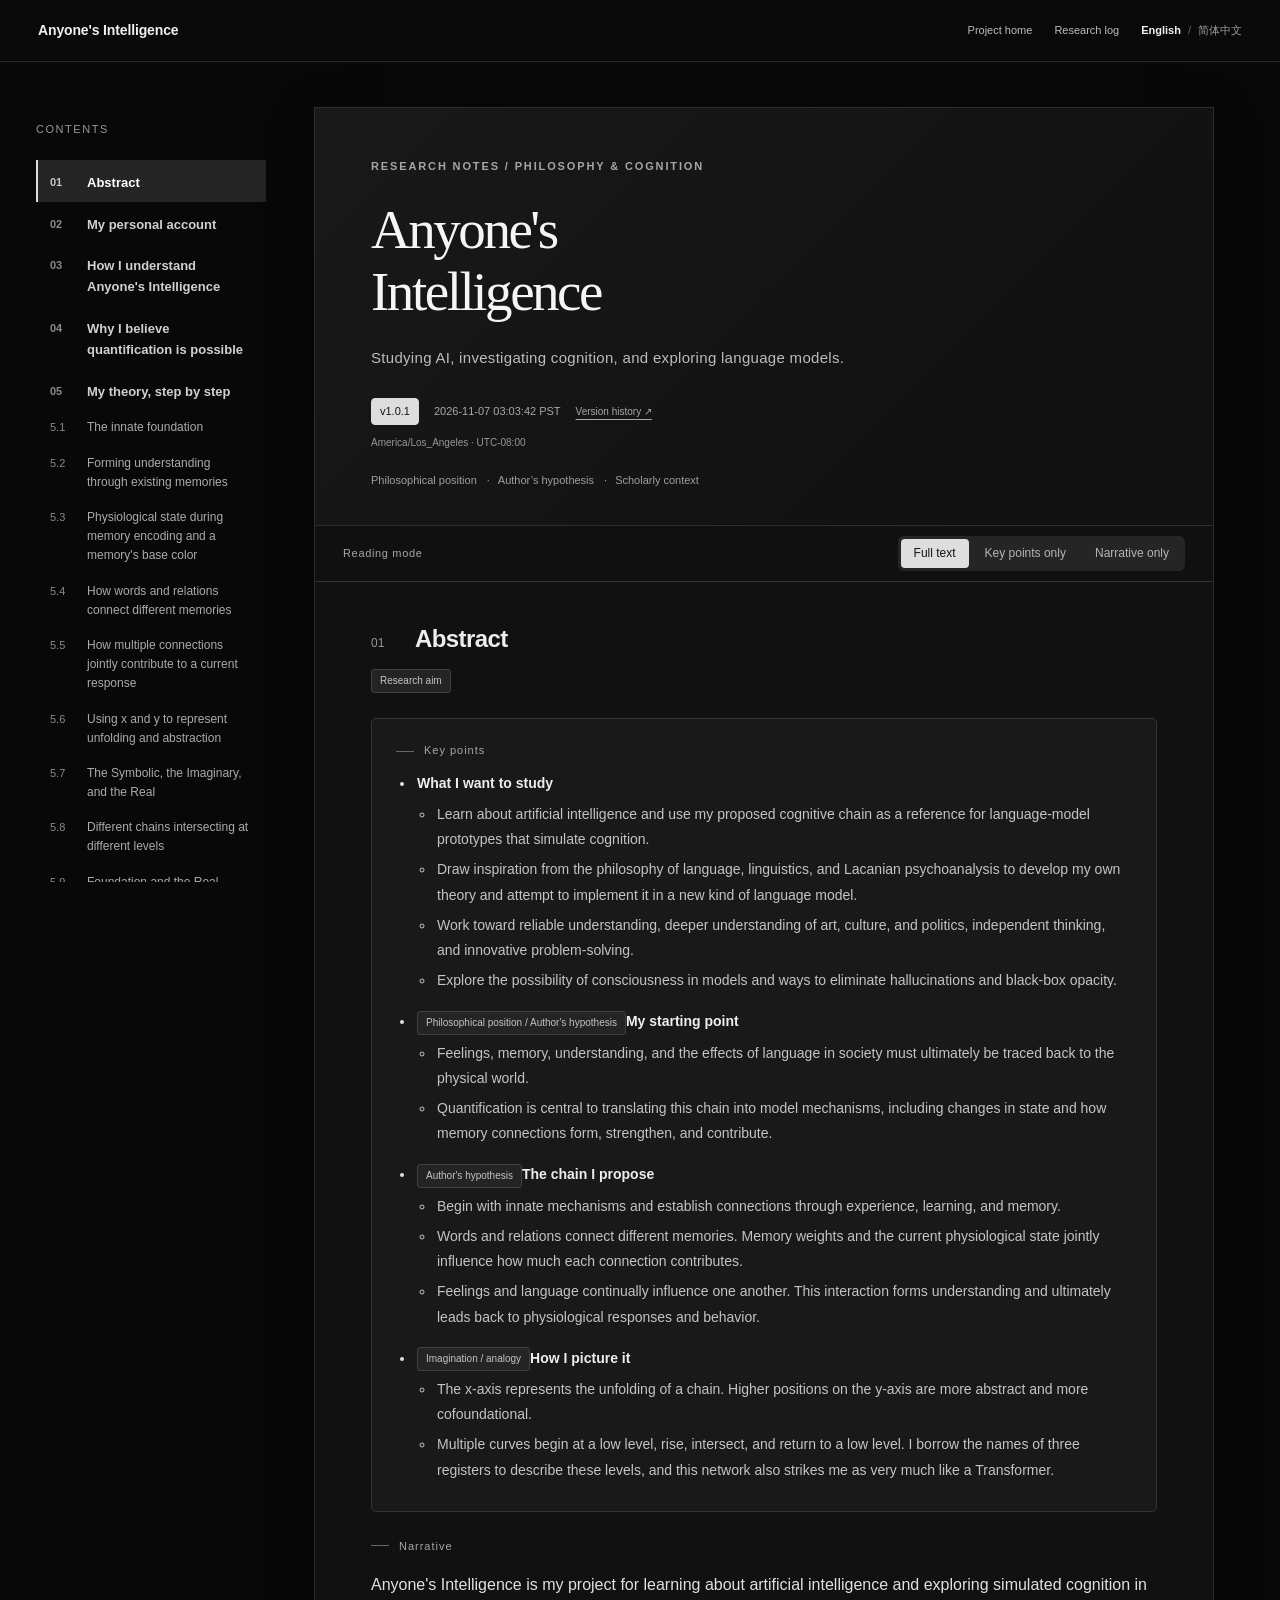
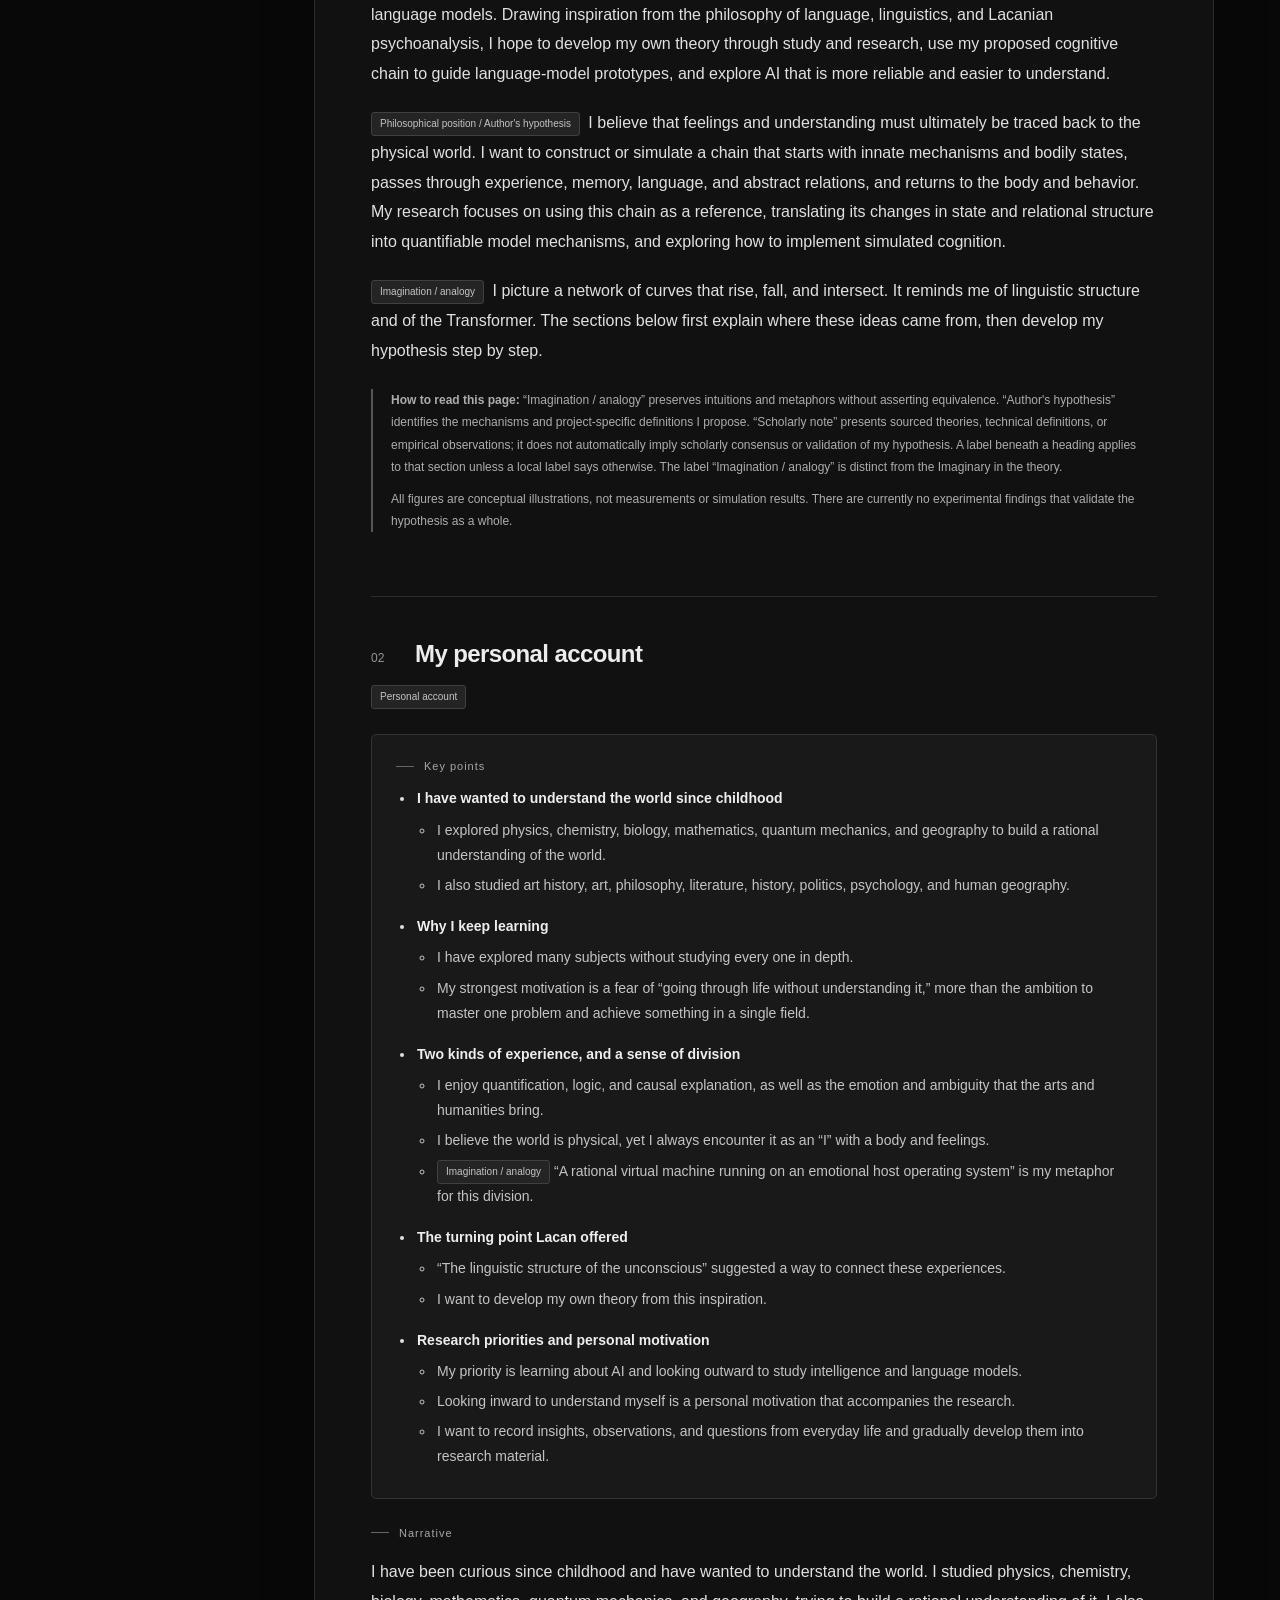
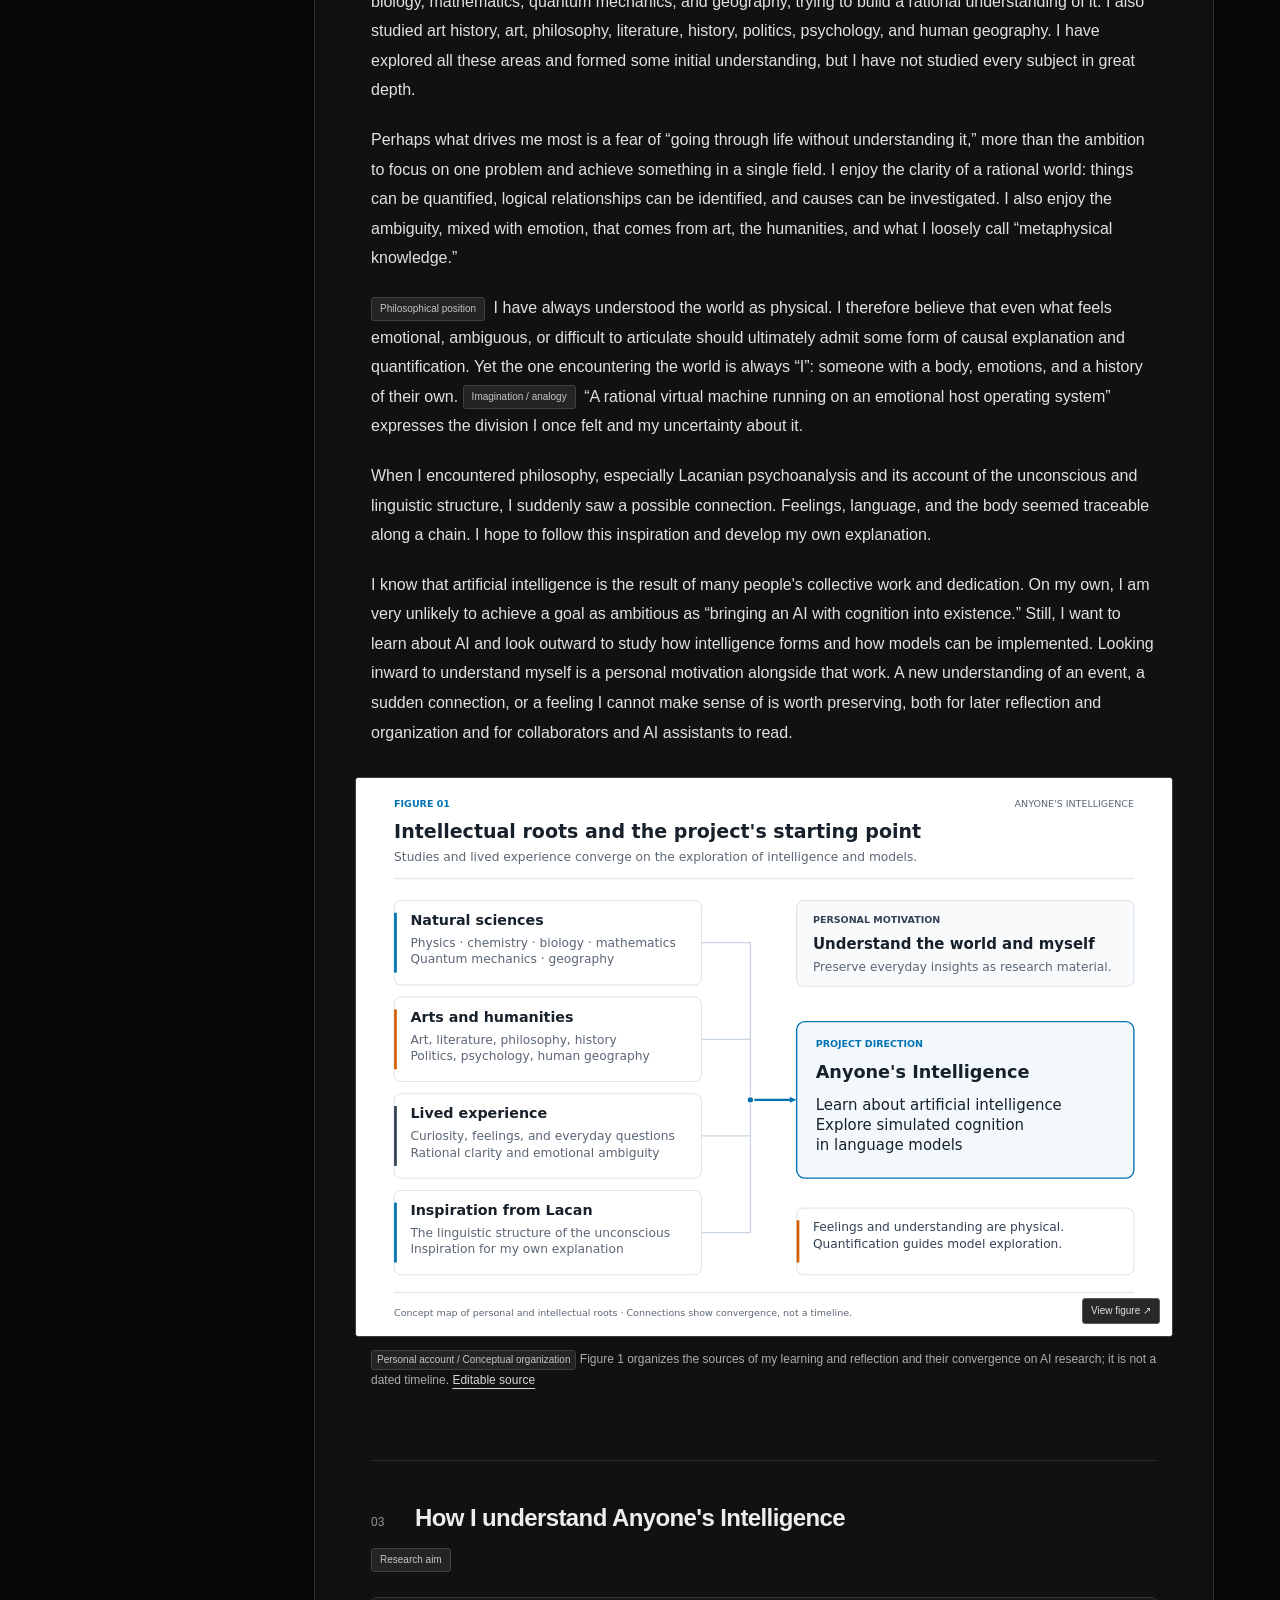
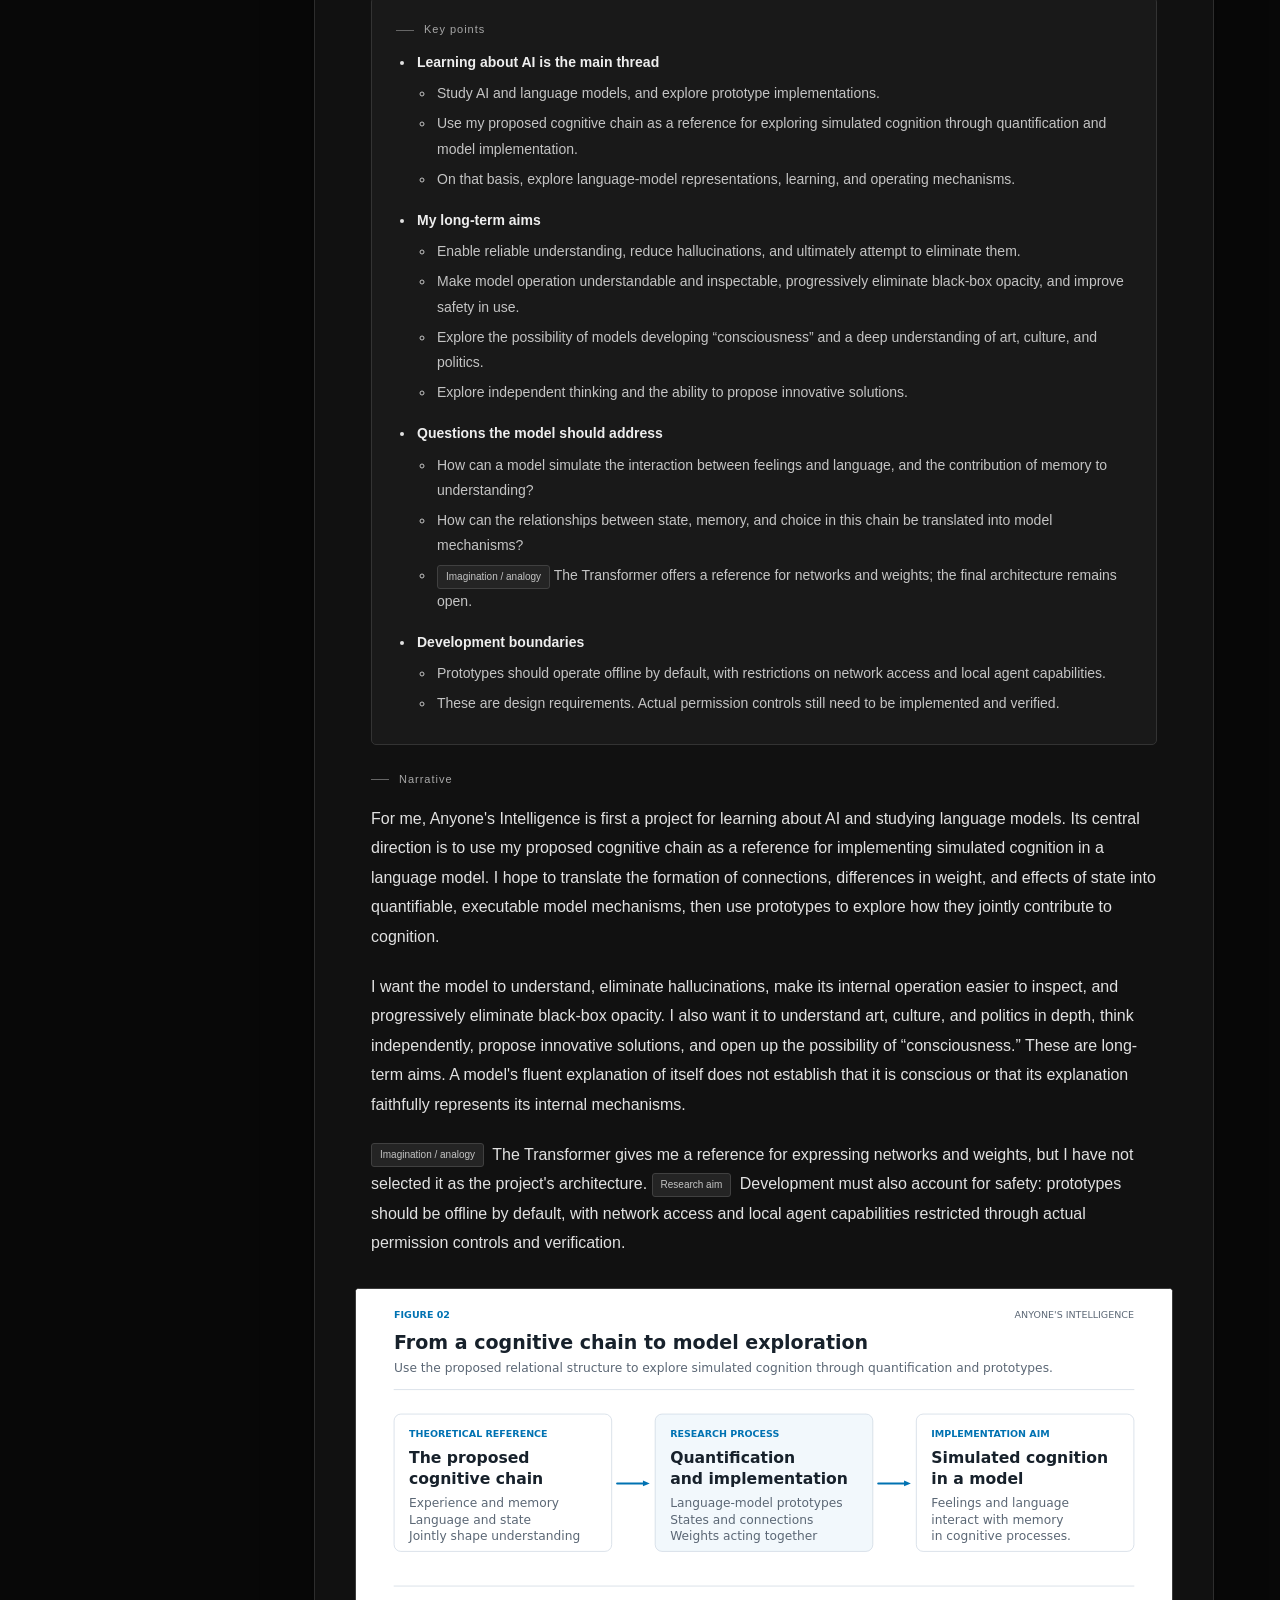
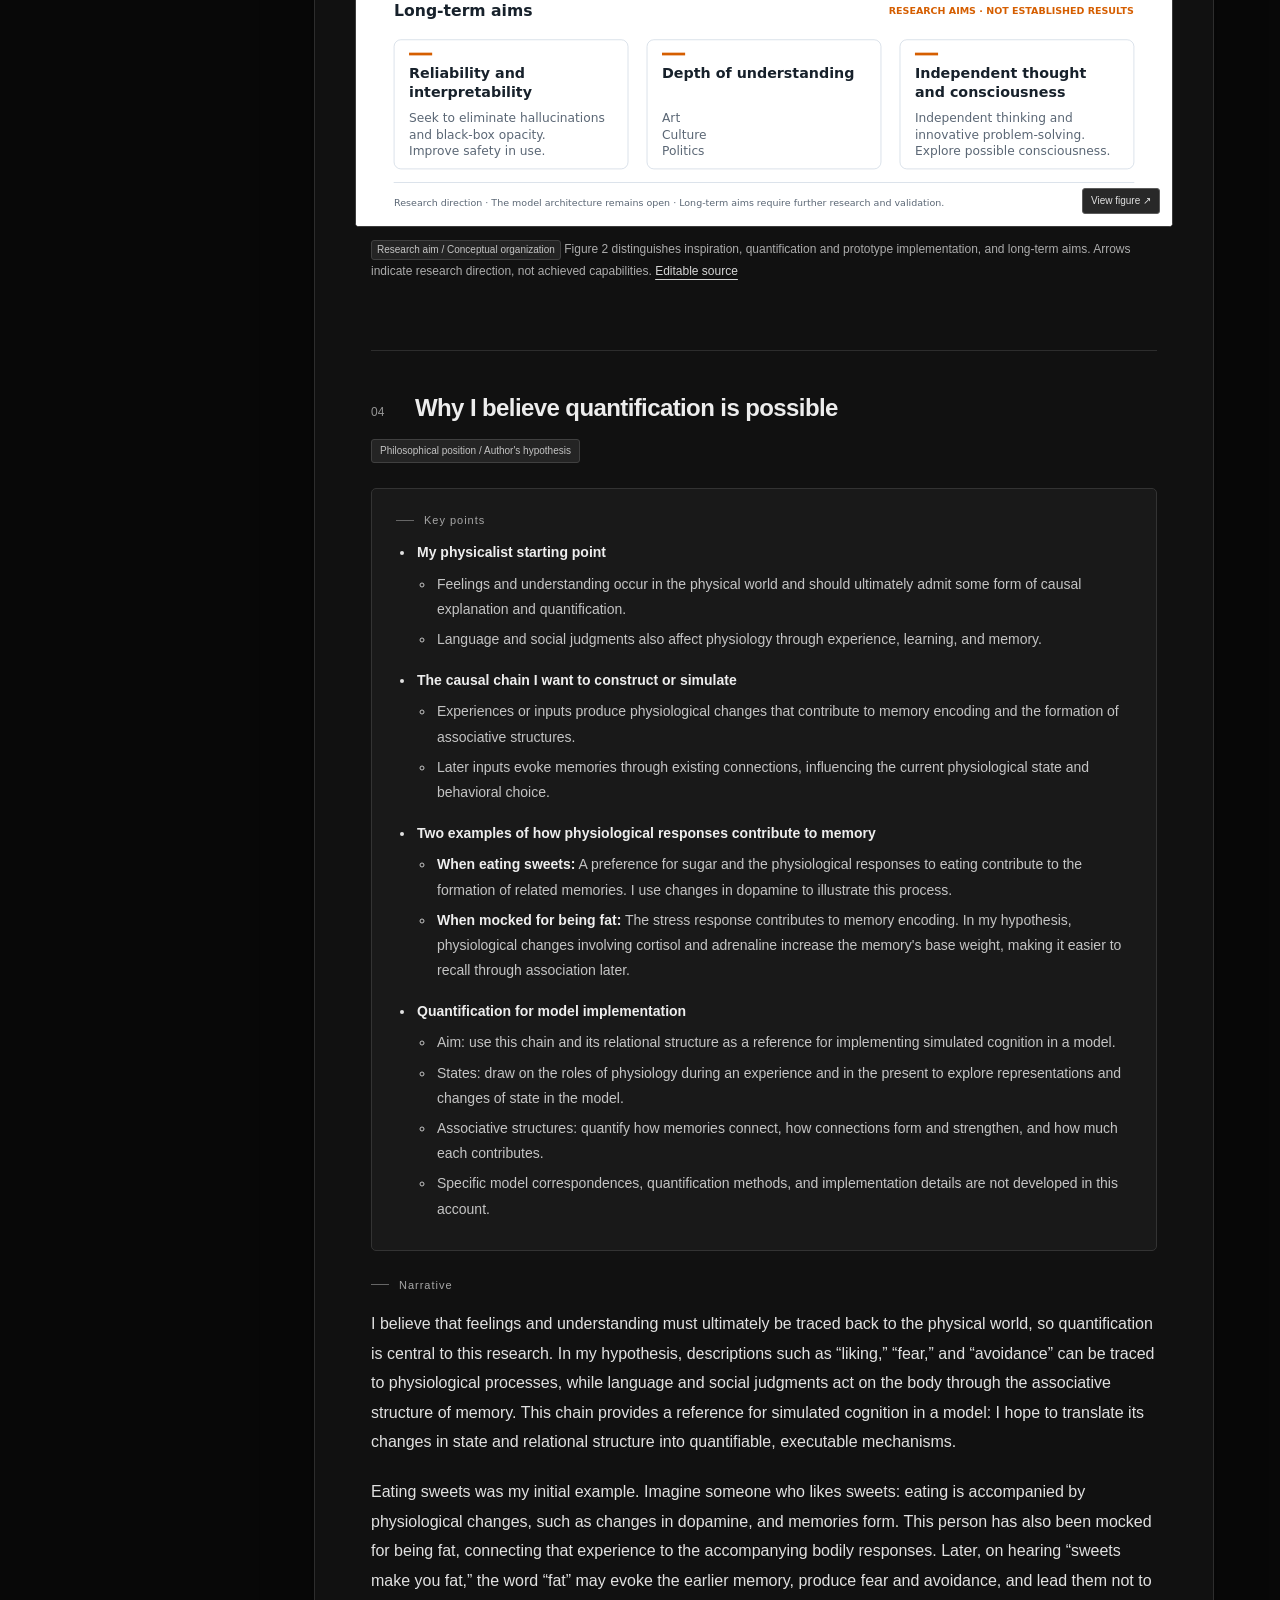
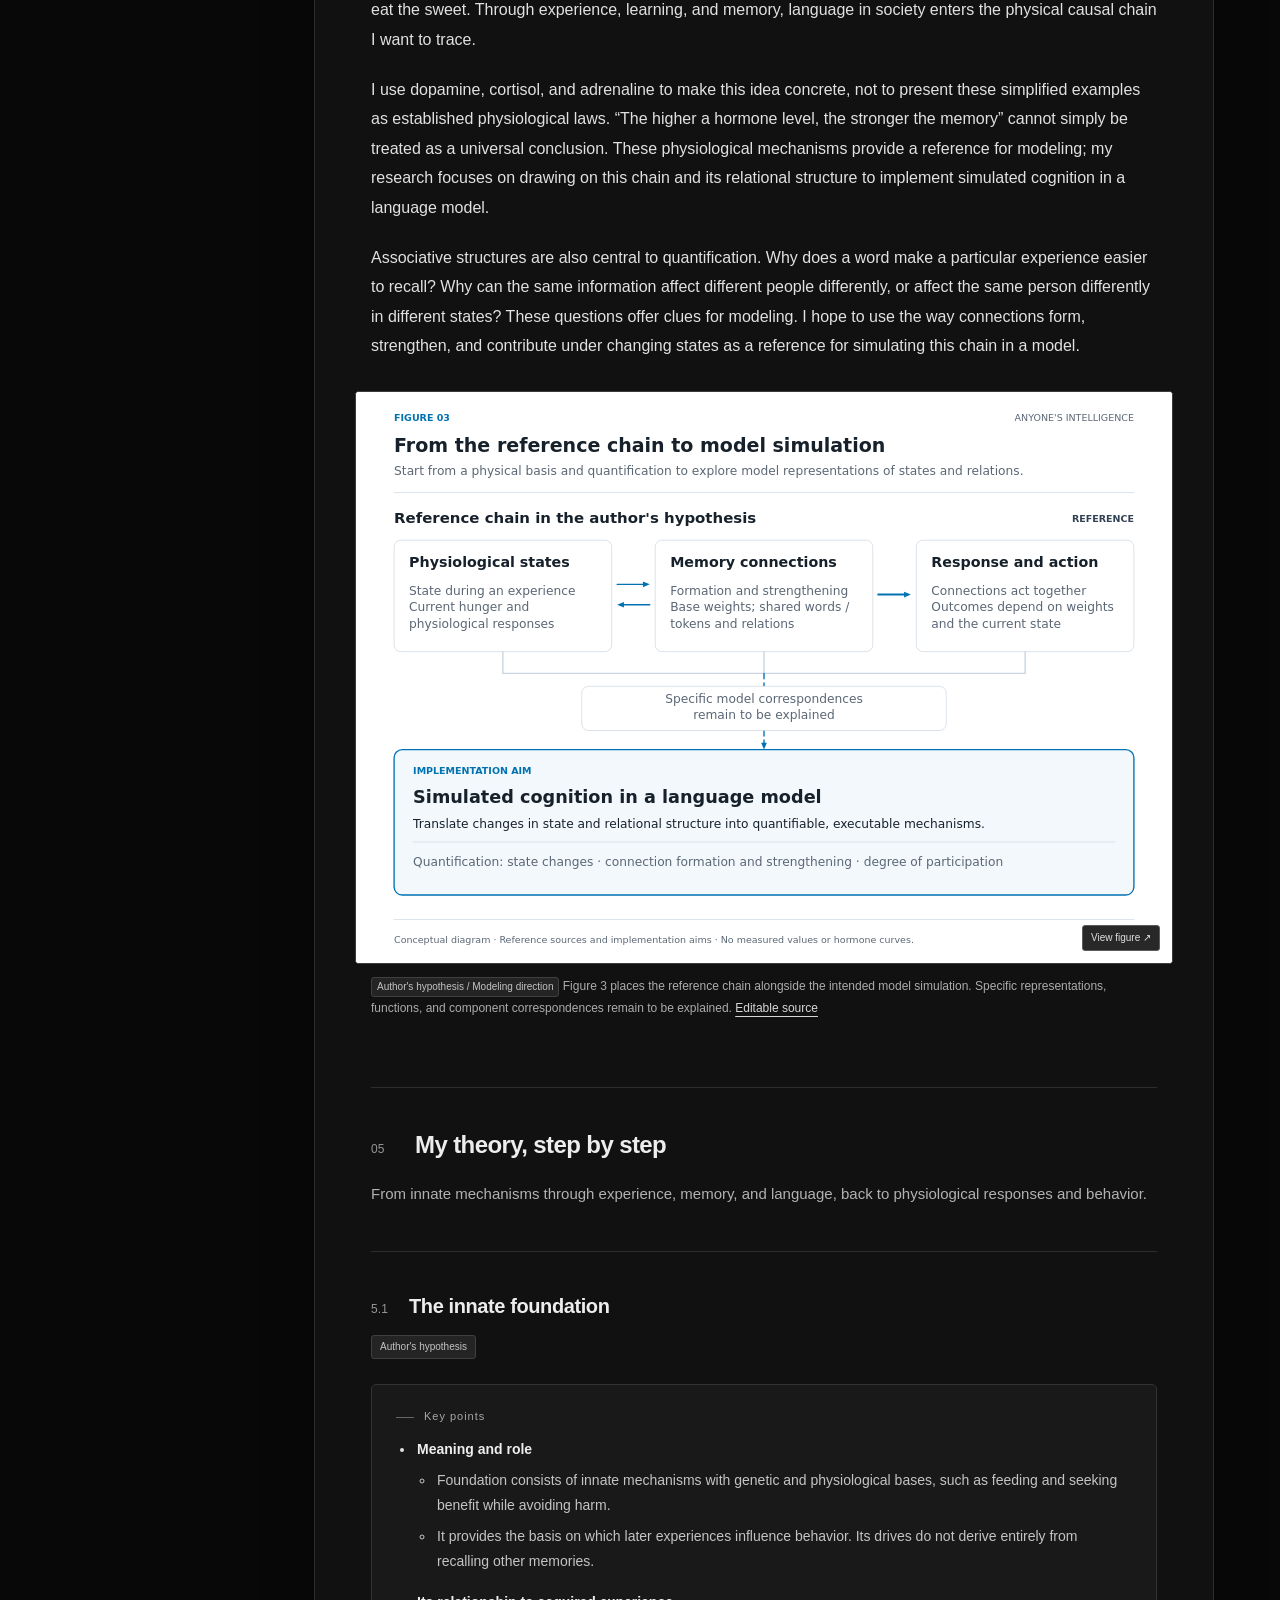
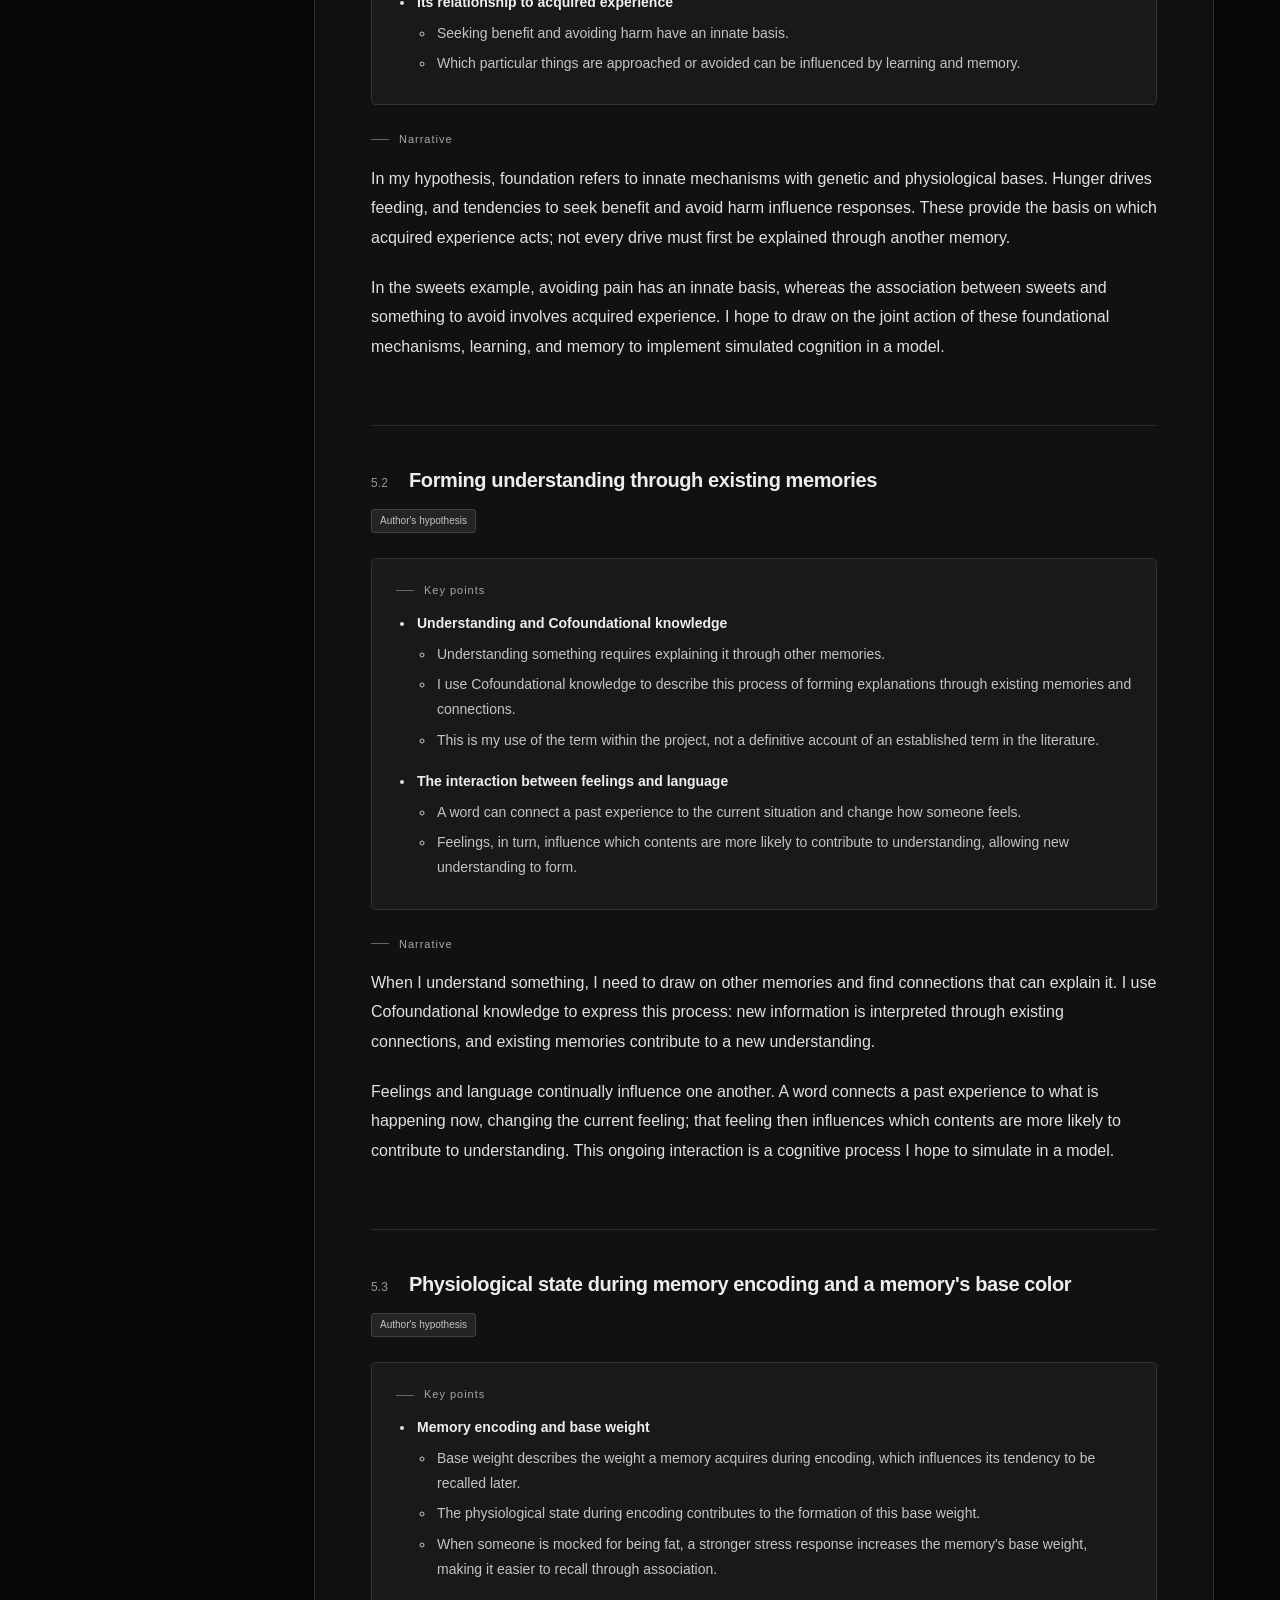
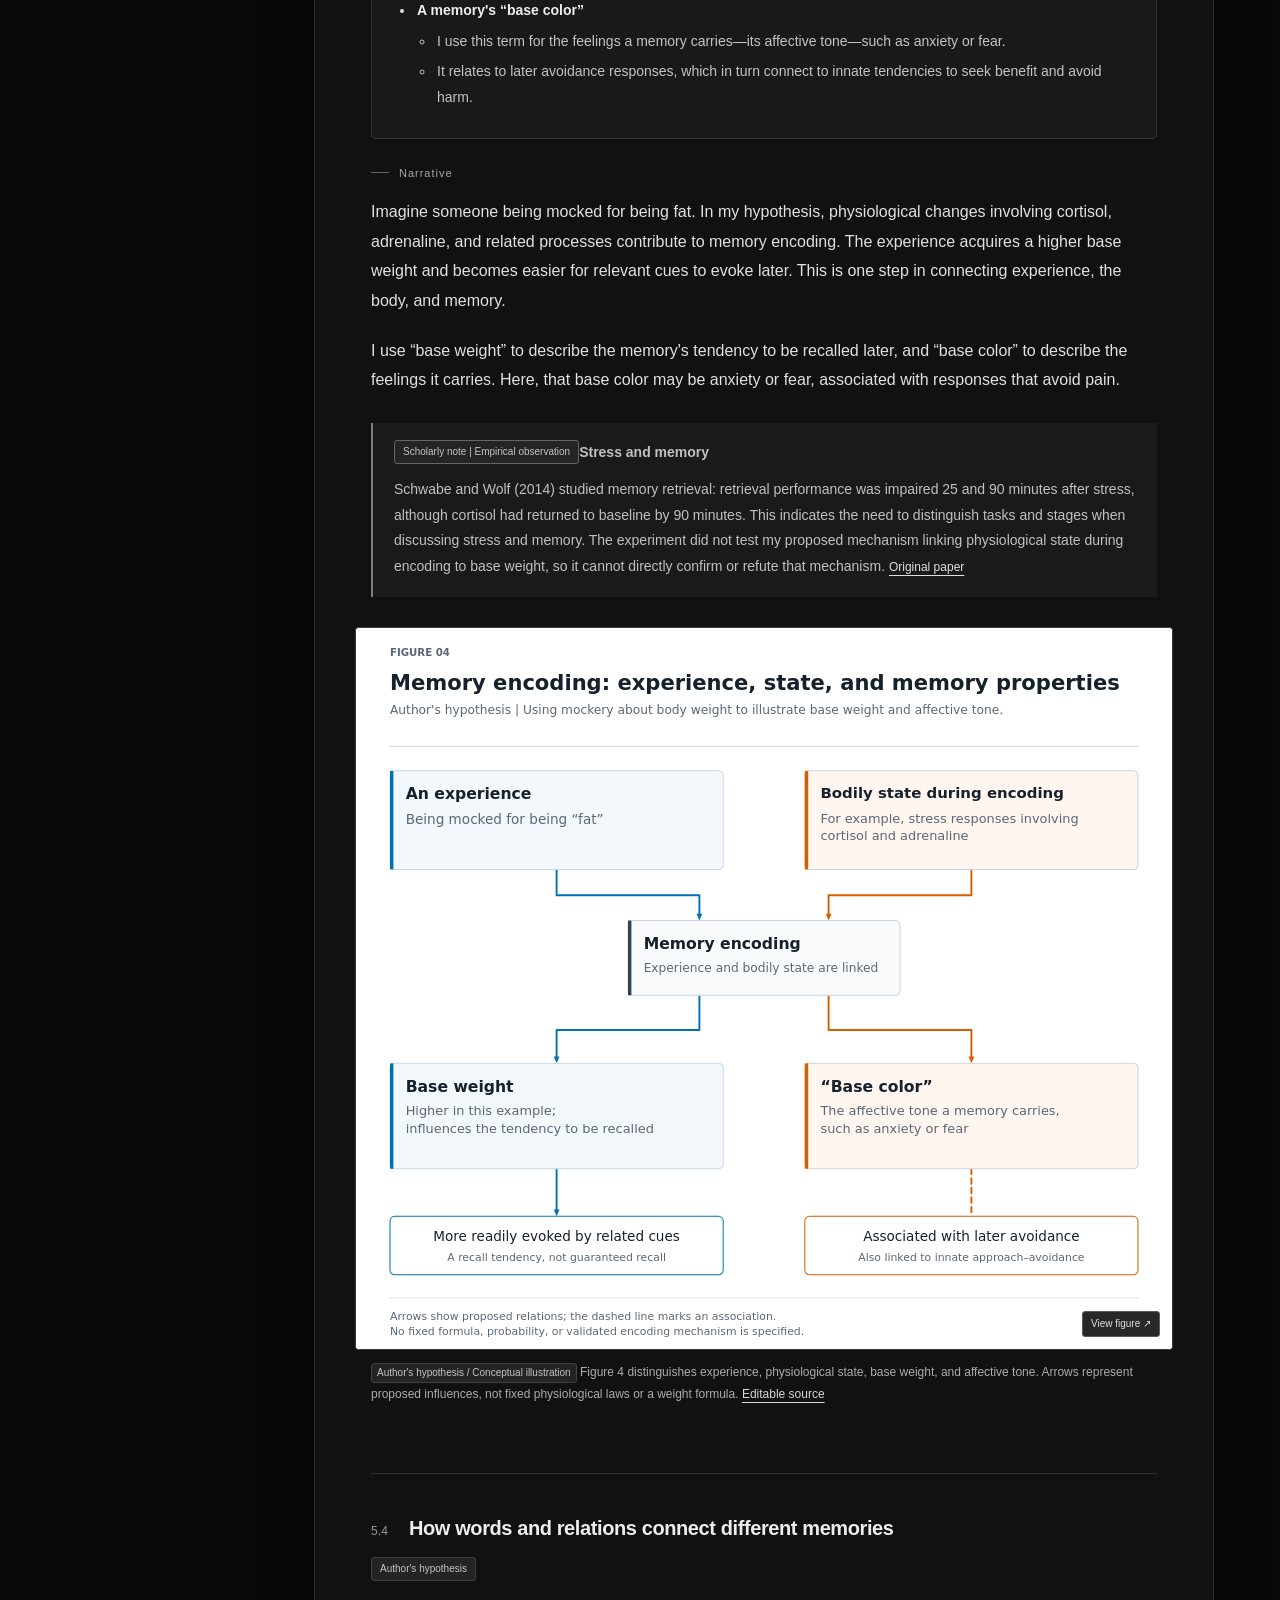
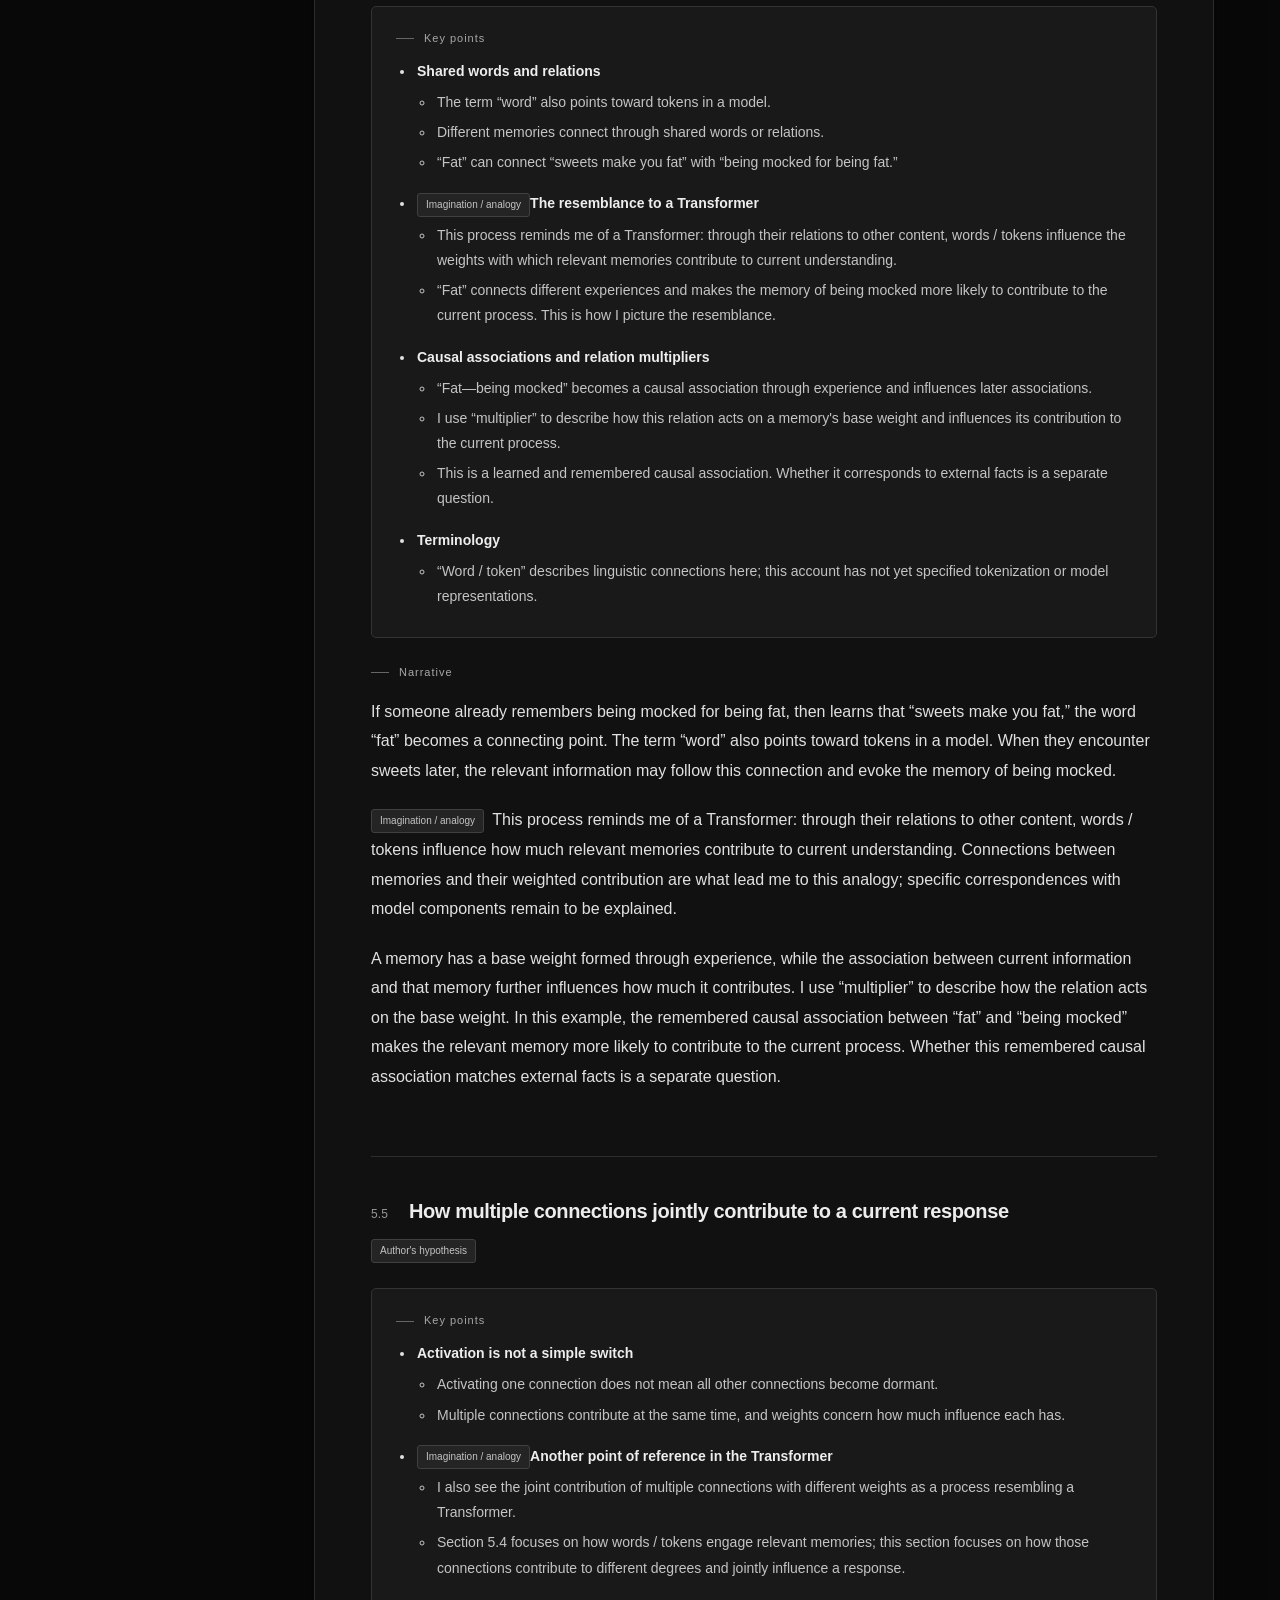
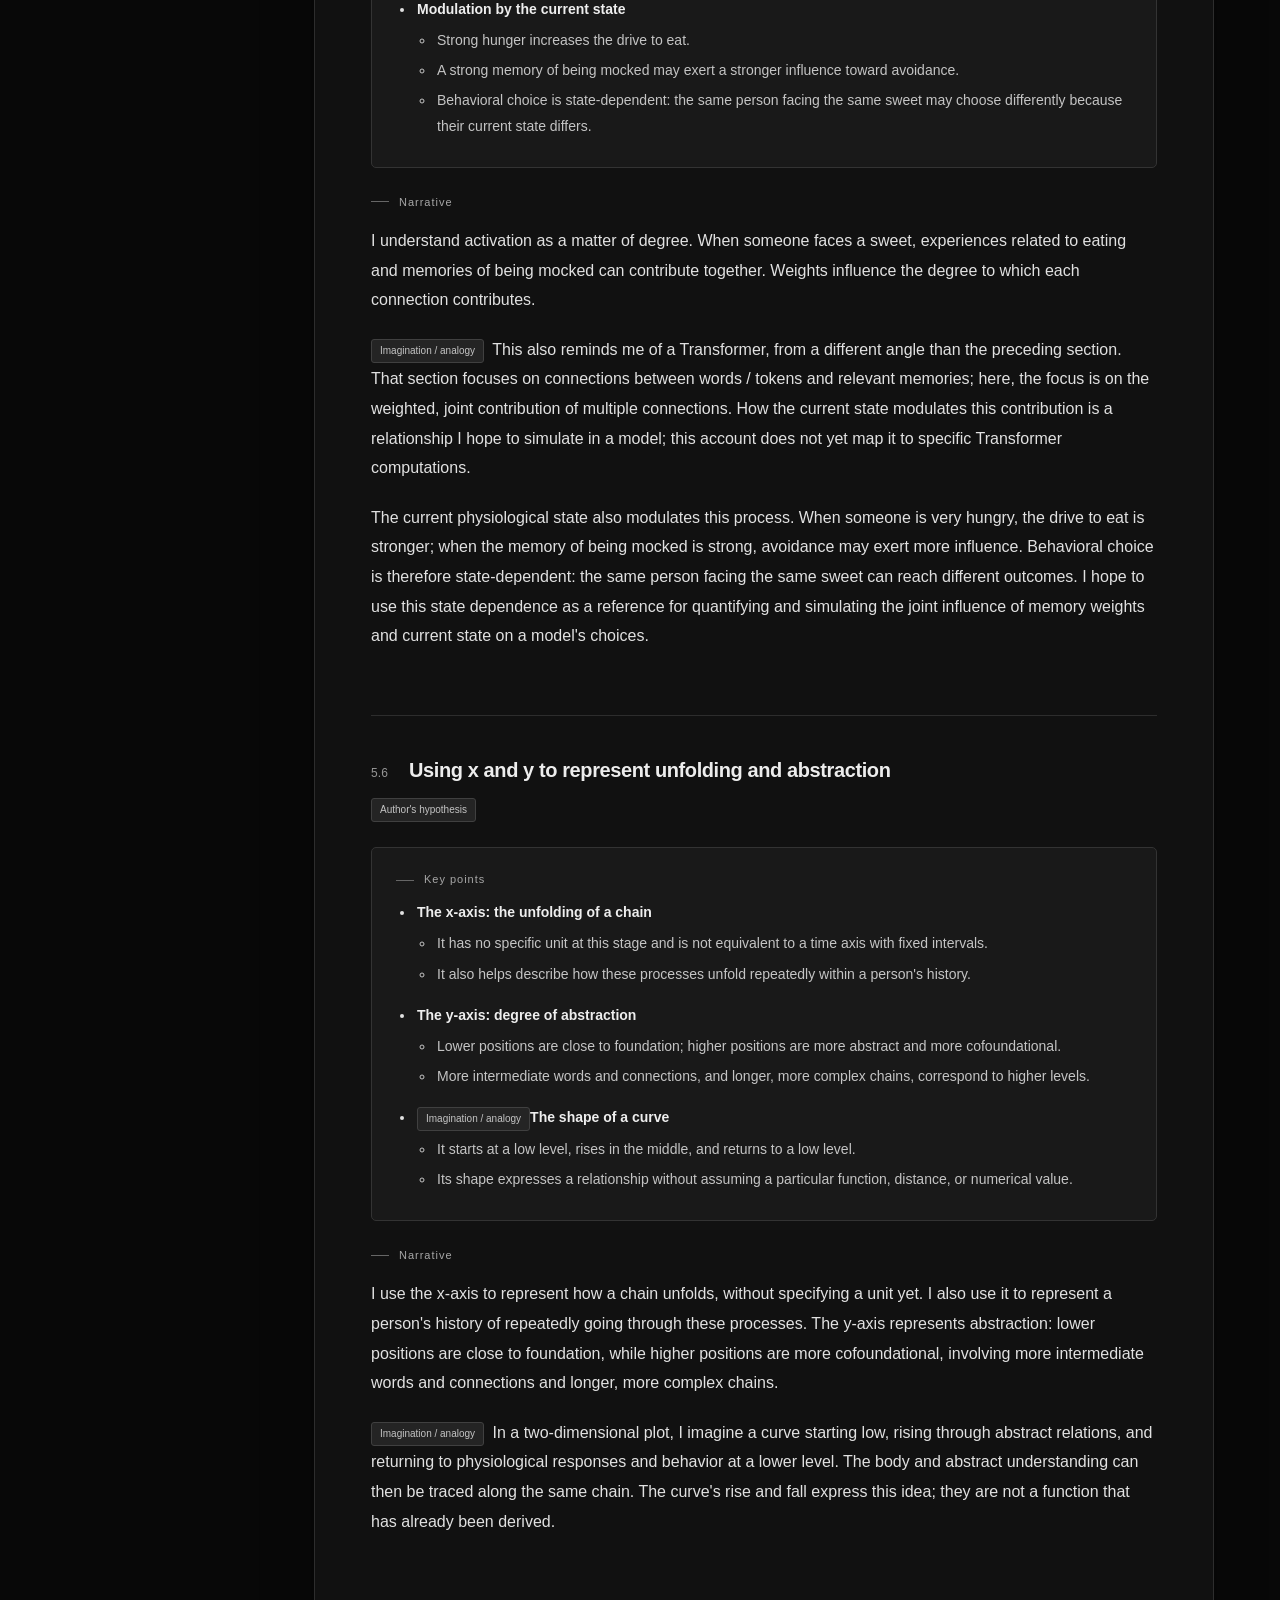
==== commit c307fc0d: "docs: revise wording (1.0.1)" ====
--- a/research/index.html
+++ b/research/index.html
@@ -1,7 +1,7 @@
-<!doctype html><html lang="en" class="html-en"><head><meta charset="utf-8"><meta name="viewport" content="width=device-width,initial-scale=1"><title>Anyone's Intelligence · Research foundations & cognitive model hypothesis · 1.0.0</title><link rel="stylesheet" href="./research.css?v=1.0.0"><meta name="theme-color" content="#080808"><meta name="description" content="Studying AI, investigating cognition, and exploring language models."><link rel="canonical" href="https://lexzeon.github.io/anyones-intelligence/research/"><link rel="icon" href="../favicon.svg" type="image/svg+xml"></head><body data-mode="all" id="top">
+<!doctype html><html lang="en" class="html-en"><head><meta charset="utf-8"><meta name="viewport" content="width=device-width,initial-scale=1"><title>Anyone's Intelligence · Research foundations & cognitive model hypothesis · 1.0.1</title><link rel="stylesheet" href="./research.css?v=1.0.1"><meta name="theme-color" content="#080808"><meta name="description" content="Studying AI, investigating cognition, and exploring language models."><link rel="canonical" href="https://lexzeon.github.io/anyones-intelligence/research/"><link rel="icon" href="../favicon.svg" type="image/svg+xml"></head><body data-mode="all" id="top">
 <header class="topbar"><a class="brand" href="#top">Anyone's Intelligence</a><div class="top-actions"><a class="back-home" href="../">Project home</a><a class="journal-link" href="../#research-log">Research log</a><nav class="language-switch" aria-label="Language"><a class="language-link" href="index.html" aria-current="page">English</a><span class="divider">/</span><a class="language-link" href="zh.html">简体中文</a></nav><button class="menu-button" type="button">Contents ☰</button></div></header><div class="progress"></div>
 <div class="layout"><aside class="sidebar"><p class="sidebar-label">CONTENTS</p><nav class="toc" aria-label="Chapter navigation"><a href="#section-1" class="main"><span>01</span><span>Abstract</span></a><a href="#section-2" class="main"><span>02</span><span>My personal account</span></a><a href="#section-3" class="main"><span>03</span><span>How I understand Anyone&#x27;s Intelligence</span></a><a href="#section-4" class="main"><span>04</span><span>Why I believe quantification is possible</span></a><a href="#section-5" class="main"><span>05</span><span>My theory, step by step</span></a><a href="#section-6" class="sub"><span>5.1</span><span>The innate foundation</span></a><a href="#section-7" class="sub"><span>5.2</span><span>Forming understanding through existing memories</span></a><a href="#section-8" class="sub"><span>5.3</span><span>Physiological state during memory encoding and a memory&#x27;s base color</span></a><a href="#section-9" class="sub"><span>5.4</span><span>How words and relations connect different memories</span></a><a href="#section-10" class="sub"><span>5.5</span><span>How multiple connections jointly contribute to a current response</span></a><a href="#section-11" class="sub"><span>5.6</span><span>Using x and y to represent unfolding and abstraction</span></a><a href="#section-12" class="sub"><span>5.7</span><span>The Symbolic, the Imaginary, and the Real</span></a><a href="#section-13" class="sub"><span>5.8</span><span>Different chains intersecting at different levels</span></a><a href="#section-14" class="sub"><span>5.9</span><span>Foundation and the Real shaped by experience</span></a><a href="#section-15" class="sub"><span>5.10</span><span>My analogies and imagined structures</span></a><a href="#section-16" class="sub"><span>5.11</span><span>Putting the sweets example together</span></a><a href="#section-17" class="sub"><span>5.12</span><span>Questions raised in discussion that need further explanation</span></a></nav><div class="sidebar-foot">A study of artificial intelligence,<br>language, and cognition.</div></aside>
-<main class="document"><header class="hero"><p class="eyebrow">RESEARCH NOTES / PHILOSOPHY & COGNITION</p><h1>Anyone's<br>Intelligence</h1><p class="subtitle">Studying AI, investigating cognition, and exploring language models.</p><div class="edition-line"><span class="version-chip">v1.0.0</span><time datetime="2026-11-07T02:26:49-08:00">2026-11-07 02:26:49 PST</time><a href="changelog.html">Version history ↗</a></div><p class="timezone">America/Los_Angeles · UTC-08:00</p><div class="hero-foot"><span>Philosophical position</span><span>Author’s hypothesis</span><span>Scholarly context</span></div></header>
+<main class="document"><header class="hero"><p class="eyebrow">RESEARCH NOTES / PHILOSOPHY & COGNITION</p><h1>Anyone's<br>Intelligence</h1><p class="subtitle">Studying AI, investigating cognition, and exploring language models.</p><div class="edition-line"><span class="version-chip">v1.0.1</span><time datetime="2026-11-07T03:03:42-08:00">2026-11-07 03:03:42 PST</time><a href="changelog.html">Version history ↗</a></div><p class="timezone">America/Los_Angeles · UTC-08:00</p><div class="hero-foot"><span>Philosophical position</span><span>Author’s hypothesis</span><span>Scholarly context</span></div></header>
 <div class="reading-toolbar"><span class="toolbar-label">Reading mode</span><div class="mode-switch" role="group" aria-label="Reading mode"><button data-set-mode="all" aria-pressed="true">Full text</button><button data-set-mode="points" aria-pressed="false">Key points only</button><button data-set-mode="prose" aria-pressed="false">Narrative only</button></div></div><article class="reading-body"><section class="content-section chapter" id="section-1"><header class="section-heading"><span class="section-number">01</span><h2>Abstract</h2></header><div class="section-meta"><p><strong><span class="tag neutral">Research aim</span></strong></p>
 </div><div class="reading-part points"><div class="part-label">Key points</div><ul>
 <li><strong>What I want to study</strong>
@@ -57,7 +57,7 @@
 <ul>
 <li>I enjoy quantification, logic, and causal explanation, as well as the emotion and ambiguity that the arts and humanities bring.</li>
 <li>I believe the world is physical, yet I always encounter it as an “I” with a body and feelings.</li>
-<li><strong><span class="tag imagine">Imagination / analogy</span></strong> “A rational virtual machine running on an affective system” is my metaphor for this division.</li>
+<li><strong><span class="tag imagine">Imagination / analogy</span></strong> “A rational virtual machine running on an emotional host operating system” is my metaphor for this division.</li>
 </ul>
 </li>
 <li><strong>The turning point Lacan offered</strong>
@@ -76,7 +76,7 @@
 </ul>
 </div><div class="reading-part prose"><div class="part-label">Narrative</div><p>I have been curious since childhood and have wanted to understand the world. I studied physics, chemistry, biology, mathematics, quantum mechanics, and geography, trying to build a rational understanding of it. I also studied art history, art, philosophy, literature, history, politics, psychology, and human geography. I have explored all these areas and formed some initial understanding, but I have not studied every subject in great depth.</p>
 <p>Perhaps what drives me most is a fear of “going through life without understanding it,” more than the ambition to focus on one problem and achieve something in a single field. I enjoy the clarity of a rational world: things can be quantified, logical relationships can be identified, and causes can be investigated. I also enjoy the ambiguity, mixed with emotion, that comes from art, the humanities, and what I loosely call “metaphysical knowledge.”</p>
-<p><strong><span class="tag hypothesis">Philosophical position</span></strong> I have always understood the world as physical. I therefore believe that even what feels emotional, ambiguous, or difficult to articulate should ultimately admit some form of causal explanation and quantification. Yet the one encountering the world is always “I”: someone with a body, emotions, and a history of their own. <strong><span class="tag imagine">Imagination / analogy</span></strong> “A rational virtual machine running on an affective system” expresses the division I once felt and my uncertainty about it.</p>
+<p><strong><span class="tag hypothesis">Philosophical position</span></strong> I have always understood the world as physical. I therefore believe that even what feels emotional, ambiguous, or difficult to articulate should ultimately admit some form of causal explanation and quantification. Yet the one encountering the world is always “I”: someone with a body, emotions, and a history of their own. <strong><span class="tag imagine">Imagination / analogy</span></strong> “A rational virtual machine running on an emotional host operating system” expresses the division I once felt and my uncertainty about it.</p>
 <p>When I encountered philosophy, especially Lacanian psychoanalysis and its account of the unconscious and linguistic structure, I suddenly saw a possible connection. Feelings, language, and the body seemed traceable along a chain. I hope to follow this inspiration and develop my own explanation.</p>
 <p>I know that artificial intelligence is the result of many people's collective work and dedication. On my own, I am very unlikely to achieve a goal as ambitious as “bringing an AI with cognition into existence.” Still, I want to learn about AI and look outward to study how intelligence forms and how models can be implemented. Looking inward to understand myself is a personal motivation alongside that work. A new understanding of an event, a sudden connection, or a feeling I cannot make sense of is worth preserving, both for later reflection and organization and for collaborators and AI assistants to read.</p>
 </div><figure><button class="figure-button" type="button" aria-label="Enlarge Figure 1. Sources of understanding and the direction of AI research"><img src="[data-uri]" alt="Figure 1. Sources of understanding and the direction of AI research"><span class="zoom-hint">View figure ↗</span></button><figcaption><p><strong><span class="tag neutral">Personal account / Conceptual organization</span></strong> Figure 1 organizes the sources of my learning and reflection and their convergence on AI research; it is not a dated timeline. <a href="../assets/figures/en/01_intellectual_roots.drawio">Editable source</a></p>
@@ -371,7 +371,7 @@
 <li>Different inputs and current states engage different connections, suggesting a possible relationship to language models.</li>
 </ul>
 </li>
-<li><strong>A rational virtual machine and an affective system</strong>
+<li><strong>A rational virtual machine and an emotional host operating system</strong>
 <ul>
 <li>This metaphor expresses the division I once felt and prompted me to seek connections between feelings, language, and physical processes.</li>
 </ul>
@@ -391,7 +391,7 @@
 </ul>
 </div><div class="reading-part prose"><div class="part-label">Narrative</div><p>This network looks very much like a Transformer to me. A word can engage other contents, different connections carry different weights, and those weights influence what contributes to the present response. For example, “fat” makes a memory of being mocked easier to recall. Examples like this are how I began connecting my imagined memory network with language models.</p>
 <p>I want to preserve this sense of resemblance and keep asking: what correspondences and differences might exist between the words, memories, connections, and weights involved in understanding and those in existing language models?</p>
-<p>“A rational virtual machine running on an affective system” and the movement from “the infant” to “someone whose history already includes many such chains,” helped me articulate my questions. “The linguistic structure of the unconscious” then suggested a route connecting them. I want to preserve these ideas as they emerged while leaving room for further explanation and revision.</p>
+<p>“A rational virtual machine running on an emotional host operating system” and the movement from “the infant” to “someone whose history already includes many such chains” helped me articulate my questions. “The linguistic structure of the unconscious” then suggested a route connecting them. I want to preserve these ideas as they emerged while leaving room for further explanation and revision.</p>
 </div><aside class="scholarly-note"><blockquote>
 <p><strong><span class="tag scholar">Scholarly note | Technical definition</span>Attention in the Transformer</strong></p>
 <p>The original paper describes attention as a weighted sum of value vectors, with weights calculated from the compatibility of queries and keys. This is the technical mechanism behind the reference; establishing correspondences with experience, memory, and physiological states is my own research question. <a href="https://arxiv.org/html/1706.03762v7#S3.SS2">Vaswani et al., §3.2</a></p>
@@ -459,5 +459,5 @@
 </ul>
 </div><div class="reading-part prose"><div class="part-label">Narrative</div><p>This account has connected innate mechanisms, experience, memory, language, imagination, and bodily responses. Further explanation needs to clarify how different weights and physiological states relate, and how the axes represent abstraction and successive rounds of experience. The items listed here have not been fully developed on this page; that does not establish whether I have already formed ideas about them.</p>
 <p>Discussion has also raised questions about initial memories, whether imagination feeds back into encoding, and the distinction between understanding and misunderstanding. These remain questions awaiting my response, not premises I have necessarily accepted. No clearly established self-contradiction has emerged in the discussion so far, but the consistency of the whole hypothesis and its empirical basis still need to be investigated separately.</p>
-</div></section></article><footer class="document-footer"><span>Anyone's Intelligence · Research document · 1.0.0</span><a href="#top">Back to top ↑</a></footer></main></div>
-<dialog class="modal" id="toc-dialog"><div class="modal-head"><span>Contents</span><button class="close-button" data-close>Close contents</button></div><nav class="toc"><a href="#section-1" class="main"><span>01</span><span>Abstract</span></a><a href="#section-2" class="main"><span>02</span><span>My personal account</span></a><a href="#section-3" class="main"><span>03</span><span>How I understand Anyone&#x27;s Intelligence</span></a><a href="#section-4" class="main"><span>04</span><span>Why I believe quantification is possible</span></a><a href="#section-5" class="main"><span>05</span><span>My theory, step by step</span></a><a href="#section-6" class="sub"><span>5.1</span><span>The innate foundation</span></a><a href="#section-7" class="sub"><span>5.2</span><span>Forming understanding through existing memories</span></a><a href="#section-8" class="sub"><span>5.3</span><span>Physiological state during memory encoding and a memory&#x27;s base color</span></a><a href="#section-9" class="sub"><span>5.4</span><span>How words and relations connect different memories</span></a><a href="#section-10" class="sub"><span>5.5</span><span>How multiple connections jointly contribute to a current response</span></a><a href="#section-11" class="sub"><span>5.6</span><span>Using x and y to represent unfolding and abstraction</span></a><a href="#section-12" class="sub"><span>5.7</span><span>The Symbolic, the Imaginary, and the Real</span></a><a href="#section-13" class="sub"><span>5.8</span><span>Different chains intersecting at different levels</span></a><a href="#section-14" class="sub"><span>5.9</span><span>Foundation and the Real shaped by experience</span></a><a href="#section-15" class="sub"><span>5.10</span><span>My analogies and imagined structures</span></a><a href="#section-16" class="sub"><span>5.11</span><span>Putting the sweets example together</span></a><a href="#section-17" class="sub"><span>5.12</span><span>Questions raised in discussion that need further explanation</span></a></nav></dialog><dialog class="modal zoom-modal" id="figure-dialog"><div class="modal-head"><span>Conceptual figure · Scroll to explore</span><button class="close-button" data-close>Close figure</button></div><div class="zoom-content"></div></dialog><script src="./research.js?v=1.0.0" defer></script></body></html>+</div></section></article><footer class="document-footer"><span>Anyone's Intelligence · Research document · 1.0.1</span><a href="#top">Back to top ↑</a></footer></main></div>
+<dialog class="modal" id="toc-dialog"><div class="modal-head"><span>Contents</span><button class="close-button" data-close>Close contents</button></div><nav class="toc"><a href="#section-1" class="main"><span>01</span><span>Abstract</span></a><a href="#section-2" class="main"><span>02</span><span>My personal account</span></a><a href="#section-3" class="main"><span>03</span><span>How I understand Anyone&#x27;s Intelligence</span></a><a href="#section-4" class="main"><span>04</span><span>Why I believe quantification is possible</span></a><a href="#section-5" class="main"><span>05</span><span>My theory, step by step</span></a><a href="#section-6" class="sub"><span>5.1</span><span>The innate foundation</span></a><a href="#section-7" class="sub"><span>5.2</span><span>Forming understanding through existing memories</span></a><a href="#section-8" class="sub"><span>5.3</span><span>Physiological state during memory encoding and a memory&#x27;s base color</span></a><a href="#section-9" class="sub"><span>5.4</span><span>How words and relations connect different memories</span></a><a href="#section-10" class="sub"><span>5.5</span><span>How multiple connections jointly contribute to a current response</span></a><a href="#section-11" class="sub"><span>5.6</span><span>Using x and y to represent unfolding and abstraction</span></a><a href="#section-12" class="sub"><span>5.7</span><span>The Symbolic, the Imaginary, and the Real</span></a><a href="#section-13" class="sub"><span>5.8</span><span>Different chains intersecting at different levels</span></a><a href="#section-14" class="sub"><span>5.9</span><span>Foundation and the Real shaped by experience</span></a><a href="#section-15" class="sub"><span>5.10</span><span>My analogies and imagined structures</span></a><a href="#section-16" class="sub"><span>5.11</span><span>Putting the sweets example together</span></a><a href="#section-17" class="sub"><span>5.12</span><span>Questions raised in discussion that need further explanation</span></a></nav></dialog><dialog class="modal zoom-modal" id="figure-dialog"><div class="modal-head"><span>Conceptual figure · Scroll to explore</span><button class="close-button" data-close>Close figure</button></div><div class="zoom-content"></div></dialog><script src="./research.js?v=1.0.1" defer></script></body></html>
